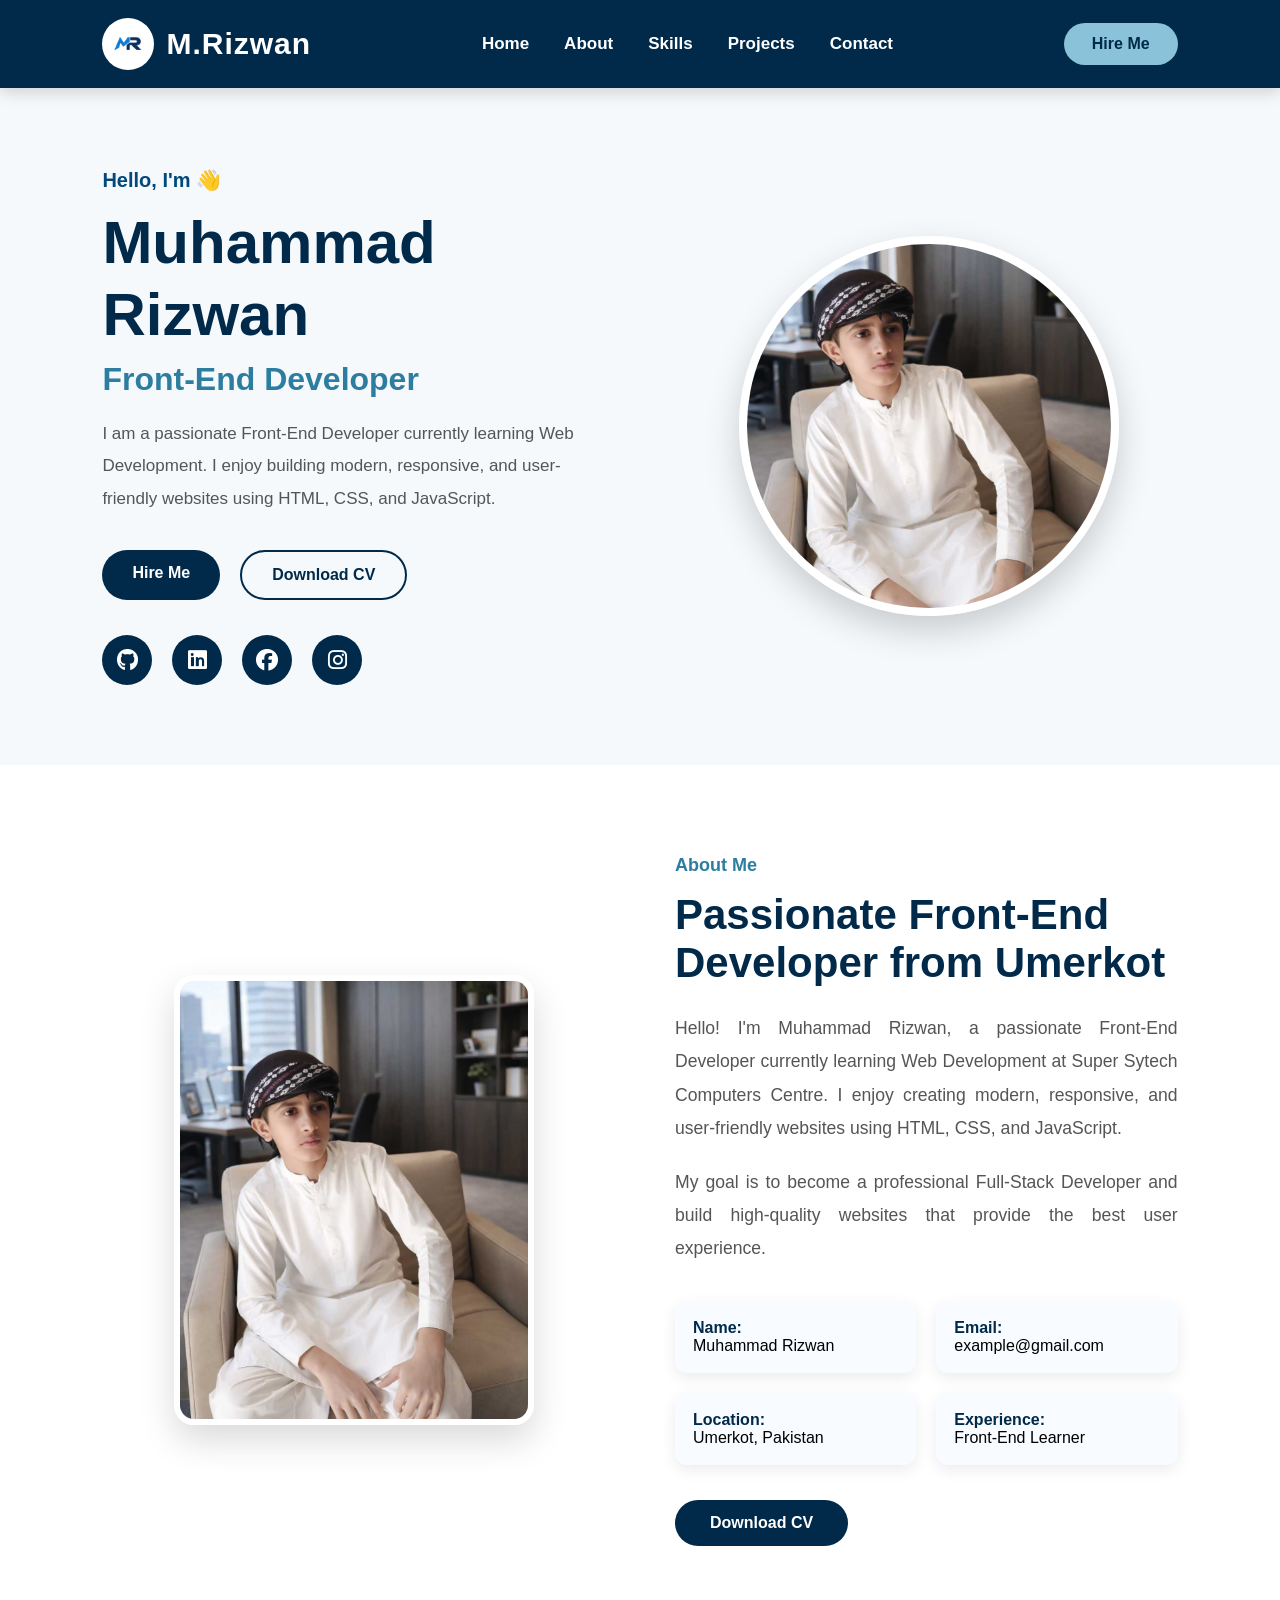
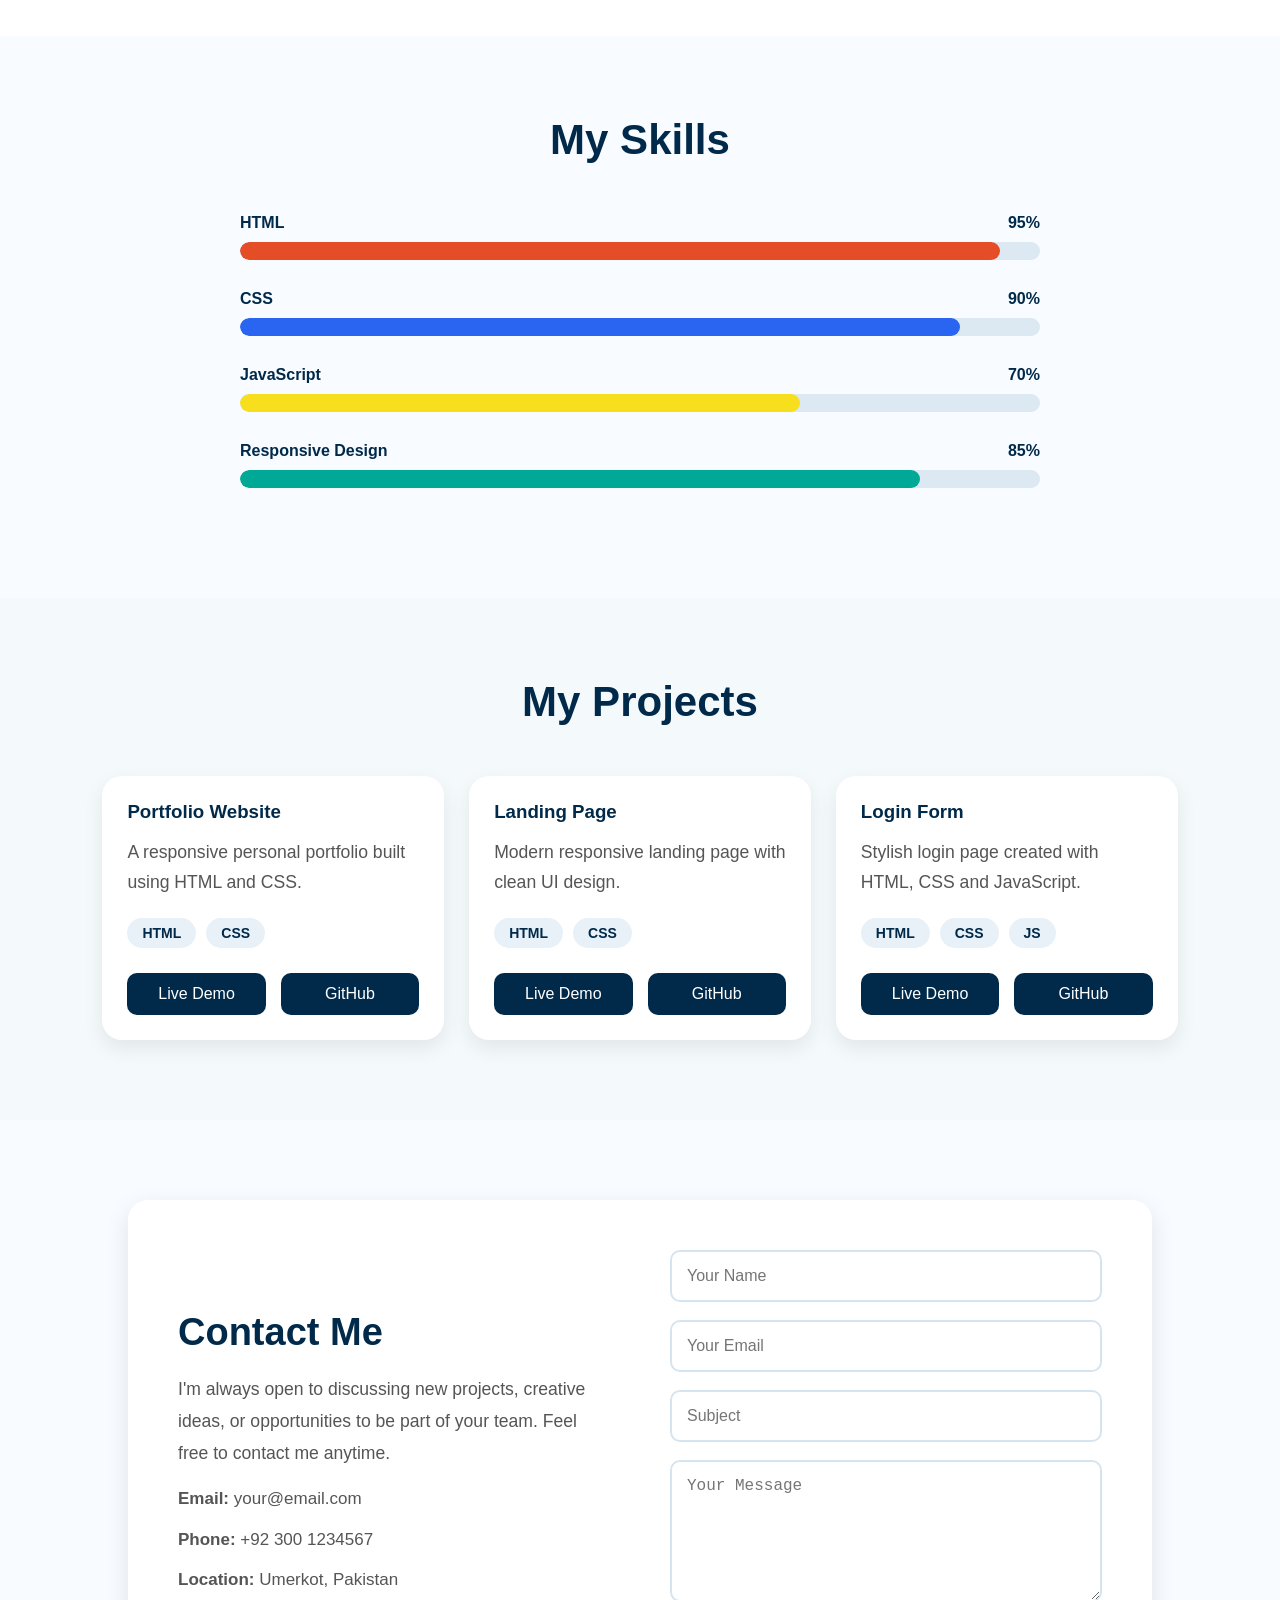
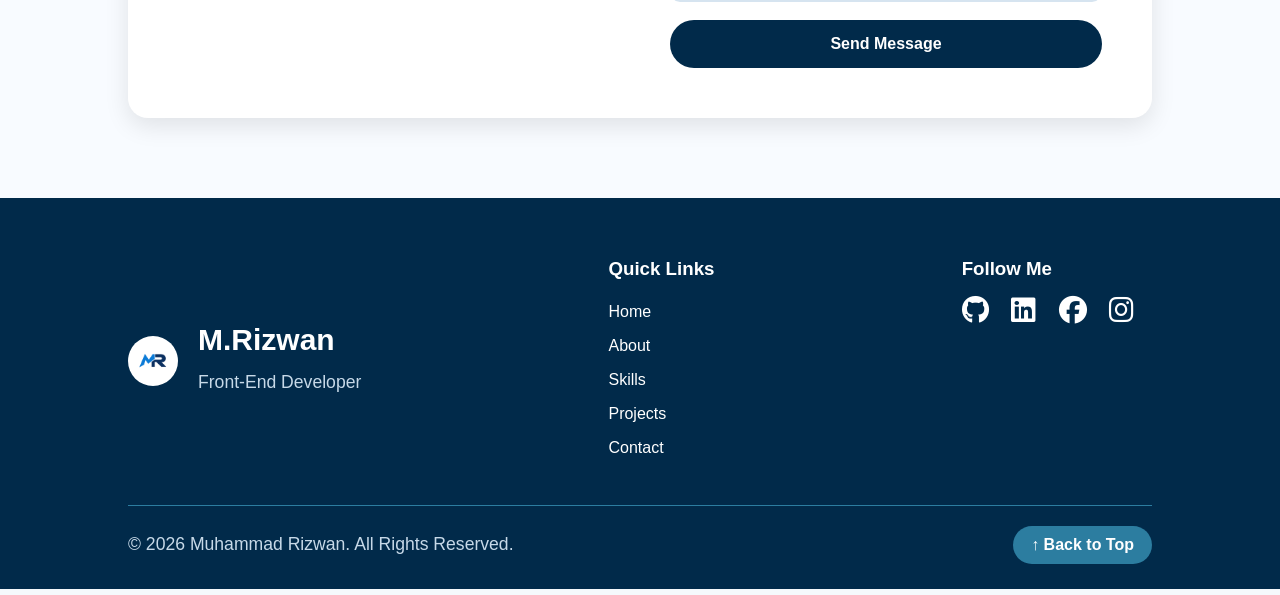
==== index.html @ 5d1d0eda "updaate" ====
<!DOCTYPE html>
<html lang="en">
<head>
    <meta charset="UTF-8">
    <meta name="viewport" content="width=device-width, initial-scale=1.0">
    <title>M.Rizwan | Portfolio</title>
     <link rel="icon" href="MRICON" type="image/x-icon">
    <link rel="stylesheet" href="https://cdnjs.cloudflare.com/ajax/libs/font-awesome/6.5.2/css/all.min.css">
   <style>
    /* ===== Reset ===== */

*{
    margin:0;
    padding:0;
    box-sizing:border-box;
}

html{
    scroll-behavior:smooth;
}

body{
    font-family:Arial, Helvetica, sans-serif;
    background:#f5f9fc;
}

/* ===== Header ===== */

header{

    position:sticky;
    top:0;
    z-index:1000;

    display:flex;
    justify-content:space-between;
    align-items:center;

    padding:18px 8%;

    background:#012A4A;

    box-shadow:0 5px 15px rgba(0,0,0,.15);

}

/* ===== Logo ===== */

.logo{

    display:flex;
    align-items:center;
    gap:12px;

}

/* Logo Image */

.logo img{

    width:52px;
    height:52px;

    border-radius:50%;

    object-fit:cover;

    background:white;

    padding:3px;

    transition:.35s;

}

.logo img:hover{

    transform:rotate(8deg) scale(1.08);

    box-shadow:
        0 0 12px #89C2D9,
        0 0 25px #89C2D9;

}

/* Logo Text */

.logo h1{

    color:white;

    font-size:30px;

    letter-spacing:1px;

    cursor:pointer;

    transition:.3s;

}

.logo h1:hover{

    color:#89C2D9;

}

/* ===== Navbar ===== */

.navbar ul{

    display:flex;

    list-style:none;

    gap:35px;

}

.navbar ul li a{

    color:white;

    text-decoration:none;

    font-size:17px;

    font-weight:600;

    position:relative;

    transition:.3s;

}

/* Underline Animation */

.navbar ul li a::after{

    content:"";

    position:absolute;

    left:0;

    bottom:-6px;

    width:0;

    height:2px;

    background:#89C2D9;

    transition:.3s;

}

.navbar ul li a:hover::after{

    width:100%;

}

.navbar ul li a:hover{

    color:#89C2D9;

}

.active{

    color:#89C2D9;

}

/* ===== Hire Me Button ===== */

.hire-btn{

    text-decoration:none;

    background:#89C2D9;

    color:#012A4A;

    font-weight:bold;

    padding:12px 28px;

    border-radius:30px;

    transition:.3s;

}

.hire-btn:hover{

    background:white;

    transform:translateY(-2px);

}

/* ===========================
        HOME SECTION
=========================== */

.home{

    padding:80px 8%;

}

.home-container{

    display:flex;

    justify-content:space-between;

    align-items:center;

    gap:80px;

}

.home-content{

    flex:1;

}

.hello{

    display:inline-block;

    font-size:20px;

    color:#01497C;

    margin-bottom:15px;

    font-weight:bold;

}

.home-content h1{

    font-size:60px;

    color:#012A4A;

    margin-bottom:10px;

    line-height:1.2;

}

.home-content h2{

    font-size:32px;

    color:#2C7DA0;

    margin-bottom:20px;

}

.home-content p{

    font-size:17px;

    color:#555;

    line-height:1.9;

    max-width:600px;

    margin-bottom:35px;

}

/* Buttons */

.home-buttons{

    display:flex;

    gap:20px;

    margin-bottom:35px;

}

.btn-primary{

    text-decoration:none;

    background:#012A4A;

    color:white;

    padding:14px 30px;

    border-radius:40px;

    font-weight:bold;

    transition:.3s;

}

.btn-primary:hover{

    background:#01497C;

    transform:translateY(-3px);

}

.btn-secondary{

    text-decoration:none;

    border:2px solid #012A4A;

    color:#012A4A;

    padding:14px 30px;

    border-radius:40px;

    font-weight:bold;

    transition:.3s;

}

.btn-secondary:hover{

    background:#012A4A;

    color:white;

}

/* Social Icons */

.social-icons{

    display:flex;

    gap:20px;

}

.social-icons a{

    width:50px;

    height:50px;

    border-radius:50%;

    background:#012A4A;

    color:white;

    display:flex;

    justify-content:center;

    align-items:center;

    text-decoration:none;

    font-size:22px;

    transition:.3s;

}

.social-icons a:hover{

    background:#89C2D9;

    color:#012A4A;

    transform:translateY(-5px);

}

/* Profile Image */

.home-image{

    flex:1;

    display:flex;

    justify-content:center;

}

.home-image img{

    width:380px;

    height:380px;

    object-fit:cover;

    border-radius:50%;

    border:8px solid white;

    box-shadow:0 15px 35px rgba(0,0,0,.18);

    transition:.4s;

}

.home-image img:hover{

    transform:scale(1.05);

    box-shadow:

    0 0 20px #89C2D9,

    0 0 40px #2C7DA0;

}

/* ===========================
        ABOUT SECTION
=========================== */

.about{

    padding:90px 8%;

    background:#ffffff;

}

.about-container{

    display:flex;

    align-items:center;

    justify-content:space-between;

    gap:70px;

    flex-wrap:wrap;

}

.about-image{

    flex:1;

    display:flex;

    justify-content:center;

}

.about-image img{

    width:360px;

    height:360px;

    object-fit:cover;

    border-radius:20px;

    border:6px solid white;

    box-shadow:0 15px 35px rgba(0,0,0,.15);

    transition:.4s;

}

.about-image img:hover{

    transform:scale(1.05);

    box-shadow:
    0 0 20px #89C2D9,
    0 0 40px #2C7DA0;

}

.about-content{

    flex:1;

}

.about-subtitle{

    color:#2C7DA0;

    font-weight:bold;

    font-size:18px;

}

.about-content h2{

    font-size:42px;

    color:#012A4A;

    margin:15px 0 25px;

}

.about-content p{

    color:#555;

    line-height:1.9;

    margin-bottom:20px;

    text-align:justify;

}

.about-info{

    display:grid;

    grid-template-columns:repeat(2,1fr);

    gap:20px;

    margin:35px 0;

}

.about-info div{

    background:#f8fbff;

    padding:18px;

    border-radius:12px;

    box-shadow:0 5px 15px rgba(0,0,0,.08);

    transition:.3s;

}

.about-info div:hover{

    transform:translateY(-5px);

}

.about-info strong{

    color:#012A4A;

}

.about-btn{

    display:inline-block;

    text-decoration:none;

    background:#012A4A;

    color:white;

    padding:14px 35px;

    border-radius:30px;

    font-weight:bold;

    transition:.3s;

}

.about-btn:hover{

    background:#01497C;

    transform:translateY(-3px);

}

/* =========================
        SKILLS
========================= */

.skills{

    padding:80px 8%;

    background:#f8fbff;

}

.section-title{

    text-align:center;

    font-size:42px;

    color:#012A4A;

    margin-bottom:50px;

}

.skills-container{

    max-width:800px;

    margin:auto;

}

.skill{

    margin-bottom:30px;

}

.skill-title{

    display:flex;

    justify-content:space-between;

    margin-bottom:10px;

    font-weight:bold;

    color:#012A4A;

}

.progress-bar{

    width:100%;

    height:18px;

    background:#dce8f2;

    border-radius:50px;

    overflow:hidden;

}

.progress{

    width:0;

    height:100%;

    border-radius:50px;

    transition:width 2s ease;

}

.html{

    background:#E44D26;

}

.css{

    background:#2965F1;

}

.js{

    background:#F7DF1E;

}

.responsive{

    background:#00A896;

}

/* ===========================
        PROJECTS
=========================== */

.projects{

    padding:80px 8%;

    background:#f4f9fc;

}

.projects-container{

    display:grid;

    grid-template-columns:repeat(auto-fit,minmax(320px,1fr));

    gap:35px;

    margin-top:50px;

}

.project-card{

    background:#ffffff;

    border-radius:20px;

    overflow:hidden;

    box-shadow:0 8px 20px rgba(0,0,0,.08);

    transition:.35s;

}

.project-card:hover{

    transform:translateY(-10px);

    box-shadow:0 15px 35px rgba(0,0,0,.18);

}

.project-card img{

    width:100%;

    height:220px;

    object-fit:cover;

}

.project-content{

    padding:25px;

}

.project-content h3{

    color:#012A4A;

    margin-bottom:15px;

}

.project-content p{

    color:#555;

    line-height:1.7;

    margin-bottom:20px;

}

.tech{

    display:flex;

    gap:10px;

    flex-wrap:wrap;

    margin-bottom:25px;

}

.tech span{

    background:#e8f1f8;

    color:#012A4A;

    padding:7px 15px;

    border-radius:20px;

    font-size:14px;

    font-weight:bold;

}

.project-buttons{

    display:flex;

    gap:15px;

}

.project-buttons a{

    flex:1;

    text-align:center;

    text-decoration:none;

    background:#012A4A;

    color:white;

    padding:12px;

    border-radius:10px;

    transition:.3s;

}

.project-buttons a:hover{

    background:#01497C;

}

/* CONTACT SECTION */

.contact{
    padding:80px 10%;
    background:#f8fbff;
}

.contact-container{
    display:flex;
    justify-content:space-between;
    align-items:center;
    gap:60px;
    background:#ffffff;
    padding:50px;
    border-radius:20px;
    box-shadow:0 8px 25px rgba(0,0,0,0.1);
    flex-wrap:wrap;
}

.contact-info{
    flex:1;
    min-width:300px;
}

.contact-info h2{
    font-size:38px;
    color:#012A4A;
    margin-bottom:20px;
}

.contact-info p{
    color:#555;
    line-height:1.8;
    margin-bottom:15px;
}

.contact-details p{
    margin:10px 0;
    font-size:17px;
}

.contact-form{
    flex:1;
    min-width:300px;
}

.contact-form form{
    display:flex;
    flex-direction:column;
    gap:18px;
}

.contact-form input,
.contact-form textarea{
    width:100%;
    padding:15px;
    border:2px solid #d6e4f0;
    border-radius:10px;
    outline:none;
    font-size:16px;
    transition:.3s;
}

.contact-form input:focus,
.contact-form textarea:focus{
    border-color:#01497C;
}

.contact-form button{
    background:#012A4A;
    color:#fff;
    border:none;
    padding:15px;
    border-radius:30px;
    cursor:pointer;
    font-size:16px;
    font-weight:bold;
    transition:.3s;
}

.contact-form button:hover{
    background:#01497C;
}

/* ===========================
        FOOTER
=========================== */

.footer{

    background:#012A4A;

    color:white;

    padding:60px 10% 25px;

}

.footer-container{

    display:flex;

    justify-content:space-between;

    flex-wrap:wrap;

    gap:50px;

}



.footer-logo{

    display:flex;

    align-items:center;
    

    gap:20px;
    /* flex-direction:row; */

}

.footer-logo img{

    width:50px;

    height:50px;

    border-radius:50%;

    object-fit:cover;

    background:white;

    padding:2px;

}

.footer-logo h2{

    font-size:30px;

    margin-bottom:10px;

}

.footer-logo p{

    color:#c7d9e8;

}

.footer-links{

    display:flex;

    flex-direction:column;

}

.footer-links h3{

    margin-bottom:15px;

}

.footer-links a{

    color:white;

    text-decoration:none;

    margin:8px 0;

    transition:.3s;

}

.footer-links a:hover{

    color:#5dade2;

    padding-left:8px;

}

.footer-social h3{

    margin-bottom:15px;

}

.footer-social a{

    color:white;

    font-size:28px;

    margin-right:18px;

    transition:.3s;

}

.footer-social a:hover{

    color:#5dade2;

    transform:scale(1.2);

}

.footer hr{

    margin:40px 0 20px;

    border:none;

    height:1px;

    background:#2C7DA0;

}

.footer-bottom{

    display:flex;

    justify-content:space-between;

    align-items:center;

    flex-wrap:wrap;

    gap:20px;

}

.footer-bottom p{

    color:#c7d9e8;

}

.top-btn{

    text-decoration:none;

    background:#2C7DA0;

    color:white;

    padding:10px 18px;

    border-radius:30px;

    transition:.3s;

    font-weight:bold;

}

.top-btn:hover{

    background:white;

    color:#012A4A;

}

/* =====================================================
   RESPONSIVE DESIGN - Desktop | Laptop | Tablet | Mobile
===================================================== */

/* Global */

html{
    scroll-behavior:smooth;
}

html,
body{
    overflow-x:hidden;
}

*{
    box-sizing:border-box;
}

img{
    max-width:100%;
    height:auto;
    display:block;
}

/* Responsive Typography */

h1{
    font-size:clamp(2rem,5vw,4rem);
}

h2{
    font-size:clamp(1.5rem,4vw,3rem);
}

p{
    font-size:clamp(1rem,2vw,1.1rem);
    line-height:1.8;
}

/* Container */

.container{
    width:min(1200px,90%);
    margin:auto;
}

/* Buttons */

button,
.btn,
.btn-primary,
.btn-secondary,
.about-btn,
.hire-btn{
    max-width:100%;
}

/* Images */

/* HOME IMAGE */

.home-image img{
    width:380px;
    height:380px;
    max-width:100%;
    object-fit:cover;
    border-radius:50%;
}

/* ABOUT IMAGE */

.about-image img{
    width:360px;
    height:450px;
    max-width:100%;
    object-fit:cover;
    border-radius:20px;
}

/* Projects */

.projects-container{
    display:grid;
    grid-template-columns:repeat(auto-fit,minmax(300px,1fr));
    gap:25px;
}

/* Hamburger */

.menu-toggle{
    display:none;
    font-size:30px;
    color:white;
    cursor:pointer;
}

/* ===========================
        Tablet
=========================== */

@media (max-width:992px){

header{
    padding:18px 5%;
}

.home-container,
.about-container,
.contact-container{
    flex-direction:column;
    text-align:center;
    gap:40px;
}

.home-buttons,
.social-icons{
    justify-content:center;
}

.about-info{
    grid-template-columns:1fr;
}

.home-content p{
    max-width:100%;
}

.section-title{
    font-size:36px;
}

}

/* ===========================
        Mobile
=========================== */

@media (max-width:768px){

header{
    flex-direction:row;
    justify-content:space-between;
    padding:15px 20px;
}

.menu-toggle{
    display:block;
}

.navbar{
    display:none;
    position:absolute;
    top:75px;
    left:0;
    width:100%;
    background:#012A4A;
    padding:20px 0;
}

.navbar.active{
    display:block;
}

.navbar ul{
    display:flex;
    flex-direction:column;
    gap:20px;
    align-items:center;
}

.hire-btn{
    display:none;
}

.home,
.about,
.skills,
.projects,
.contact,
.footer{
    padding:60px 20px;
}

.home-container{
    flex-direction:column-reverse;
}

.home-image img{
    max-width:280px;
}

.about-image img{
    max-width:280px;
}

.project-buttons{
    flex-direction:column;
}

.contact-container{
    flex-direction:column;
    padding:30px;
}

.footer-container,
.footer-bottom{
    flex-direction:column;
    text-align:center;
}

}

/* ===========================
      Small Mobile
=========================== */

@media (max-width:480px){

.logo h1{
    font-size:22px;
}

.logo img{
    width:42px;
    height:42px;
}

.home-content h1{
    font-size:34px;
}

.home-content h2{
    font-size:22px;
}

.section-title{
    font-size:30px;
}

.home-buttons{
    flex-direction:column;
}

.btn-primary,
.btn-secondary,
.about-btn{
    width:100%;
    text-align:center;
}

.home-image img,
.about-image img{
    max-width:230px;
}

.contact-info h2{
    font-size:30px;
}

.project-card{
    width:100%;
}

}

/* End Responsive */
   </style>
</head>
<body>

    <header>

    <div class="logo">

        <img src="MRICON" alt="Logo">

        <h1>M.Rizwan</h1>

    </div>

    <div class="menu-toggle">

    <i class="fas fa-bars"></i>

    </div>

    <nav class="navbar">

        <ul>

            <li><a href="#home" class="active">Home</a></li>

            <li><a href="#about">About</a></li>

            <li><a href="#skills">Skills</a></li>

            <li><a href="#projects">Projects</a></li>

            <li><a href="#contact">Contact</a></li>

        </ul>

    </nav>

    <a href="#contact" class="hire-btn">Hire Me</a>

</header>

<section class="home" id="home">

    <div class="home-container">

        <!-- Left Content -->

        <div class="home-content">

            <span class="hello">Hello, I'm 👋</span>

            <h1>Muhammad Rizwan</h1>

            <h2>Front-End Developer</h2>

            <p>
                I am a passionate Front-End Developer currently learning
                Web Development. I enjoy building modern, responsive,
                and user-friendly websites using HTML, CSS, and JavaScript.
            </p>

            <div class="home-buttons">

                <a href="#contact" class="btn-primary">Hire Me</a>

                <a href="resume.pdf" class="btn-secondary" download>
                    Download CV
                </a>

            </div>

            <div class="social-icons">

    <a href="#"><i class="fa-brands fa-github"></i></a>

    <a href="#"><i class="fa-brands fa-linkedin"></i></a>

    <a href="#"><i class="fa-brands fa-facebook"></i></a>

    <a href="#"><i class="fa-brands fa-instagram"></i></a>

</div>
        </div>

        <!-- Right Image -->

        <div class="home-image">

            <img src="my image.jpeg" alt="Muhammad Rizwan">

        </div>

    </div>

</section>

<section class="about" id="about">

    <div class="about-container">

        <div class="about-image">

            <img src="my image.jpeg" alt="Muhammad Rizwan">

        </div>

        <div class="about-content">

            <span class="about-subtitle">About Me</span>

            <h2>Passionate Front-End Developer from Umerkot
            </h2>

            <p>
                Hello! I'm Muhammad Rizwan, a passionate Front-End Developer
                currently learning Web Development at Super Sytech Computers Centre.
                I enjoy creating modern, responsive, and user-friendly websites
                using HTML, CSS, and JavaScript.
            </p>

            <p>
                My goal is to become a professional Full-Stack Developer and
                build high-quality websites that provide the best user experience.
            </p>

            <div class="about-info">

                <div>
                    <strong>Name:</strong><br>
                    Muhammad Rizwan
                </div>

                <div>
                    <strong>Email:</strong><br>
                    example@gmail.com
                </div>

                <div>
                    <strong>Location:</strong><br>
                    Umerkot, Pakistan
                </div>

                <div>
                    <strong>Experience:</strong><br>
                    Front-End Learner
                </div>

            </div>

            <a href="resume.pdf" class="about-btn" download>
                Download CV
            </a>

        </div>

    </div>

</section>

<section class="skills" id="skills">

    <h2 class="section-title">My Skills</h2>

    <div class="skills-container">

        <div class="skill">
            <div class="skill-title">
                <span>HTML</span>
                <span>95%</span>
            </div>

            <div class="progress-bar">
                <div class="progress html"></div>
            </div>
        </div>

        <div class="skill">
            <div class="skill-title">
                <span>CSS</span>
                <span>90%</span>
            </div>

            <div class="progress-bar">
                <div class="progress css"></div>
            </div>
        </div>

        <div class="skill">
            <div class="skill-title">
                <span>JavaScript</span>
                <span>70%</span>
            </div>

            <div class="progress-bar">
                <div class="progress js"></div>
            </div>
        </div>

        <div class="skill">
            <div class="skill-title">
                <span>Responsive Design</span>
                <span>85%</span>
            </div>

            <div class="progress-bar">
                <div class="progress responsive"></div>
            </div>
        </div>

    </div>

</section>
   
<section class="projects" id="projects">

    <h2 class="section-title">My Projects</h2>

    <div class="projects-container">

        <!-- Project 1 -->
        <div class="project-card">

            

            <div class="project-content">

                <h3>Portfolio Website</h3>

                <p>
                    A responsive personal portfolio built using HTML and CSS.
                </p>

                <div class="tech">
                    <span>HTML</span>
                    <span>CSS</span>
                </div>

                <div class="project-buttons">
                    <a href="#">Live Demo</a>
                    <a href="#">GitHub</a>
                </div>

            </div>

        </div>

        <!-- Project 2 -->
        <div class="project-card">

            

            <div class="project-content">

                <h3>Landing Page</h3>

                <p>
                    Modern responsive landing page with clean UI design.
                </p>

                <div class="tech">
                    <span>HTML</span>
                    <span>CSS</span>
                </div>

                <div class="project-buttons">
                    <a href="#">Live Demo</a>
                    <a href="#">GitHub</a>
                </div>

            </div>

        </div>

        <!-- Project 3 -->
        <div class="project-card">

            

            <div class="project-content">

                <h3>Login Form</h3>

                <p>
                    Stylish login page created with HTML, CSS and JavaScript.
                </p>

                <div class="tech">
                    <span>HTML</span>
                    <span>CSS</span>
                    <span>JS</span>
                </div>

                <div class="project-buttons">
                    <a href="#">Live Demo</a>
                    <a href="#">GitHub</a>
                </div>

            </div>

        </div>

    </div>

</section>

<section id="contact" class="contact">

    <div class="contact-container">

        <div class="contact-info">

            <h2>Contact Me</h2>

            <p>
                I'm always open to discussing new projects, creative ideas,
                or opportunities to be part of your team. Feel free to contact me anytime.
            </p>

            <div class="contact-details">
                <p><strong>Email:</strong> your@email.com</p>
                <p><strong>Phone:</strong> +92 300 1234567</p>
                <p><strong>Location:</strong> Umerkot, Pakistan</p>
            </div>

        </div>

        <div class="contact-form">

            <form>

                <input type="text" placeholder="Your Name" required>

                <input type="email" placeholder="Your Email" required>

                <input type="text" placeholder="Subject">

                <textarea rows="6" placeholder="Your Message" required></textarea>

                <button type="submit">Send Message</button>

            </form>

        </div>

    </div>

</section>

<footer class="footer">

    <div class="footer-container">
        
        <div class="footer-logo">
            <img src="MRICON" alt="Logo">
            <div>
                <h2>M.Rizwan</h2>
                <p>Front-End Developer</p>
            </div>
        </div>

        <div class="footer-links">

            <h3>Quick Links</h3>

            <a href="#home">Home</a>
            <a href="#about">About</a>
            <a href="#skills">Skills</a>
            <a href="#projects">Projects</a>
            <a href="#contact">Contact</a>

        </div>

        <div class="footer-social">

            <h3>Follow Me</h3>
    <a href="#"><i class="fa-brands fa-github"></i></a>

    <a href="#"><i class="fa-brands fa-linkedin"></i></a>

    <a href="#"><i class="fa-brands fa-facebook"></i></a>

    <a href="#"><i class="fa-brands fa-instagram"></i></a>

            
        </div>

    </div>

    <hr>

    <div class="footer-bottom">

        <p>
            © 2026 Muhammad Rizwan. All Rights Reserved.
        </p>

        <a href="#home" class="top-btn">
            ↑ Back to Top
        </a>

    </div>

</footer>

 <script>

const observer = new IntersectionObserver((entries)=>{

entries.forEach(entry=>{

if(entry.isIntersecting){

document.querySelector(".html").style.width="95%";

document.querySelector(".css").style.width="90%";

document.querySelector(".js").style.width="70%";

document.querySelector(".responsive").style.width="85%";

}

});

});

observer.observe(document.querySelector(".skills"));

const menuToggle = document.querySelector(".menu-toggle");
const navbar = document.querySelector(".navbar");

menuToggle.addEventListener("click", () => {
    navbar.classList.toggle("active");
});

// Menu item پر click ہونے کے بعد menu بند ہو جائے

document.querySelectorAll(".navbar a").forEach(link => {
    link.addEventListener("click", () => {
        navbar.classList.remove("active");
    });
});

</script>

</body>
</html>
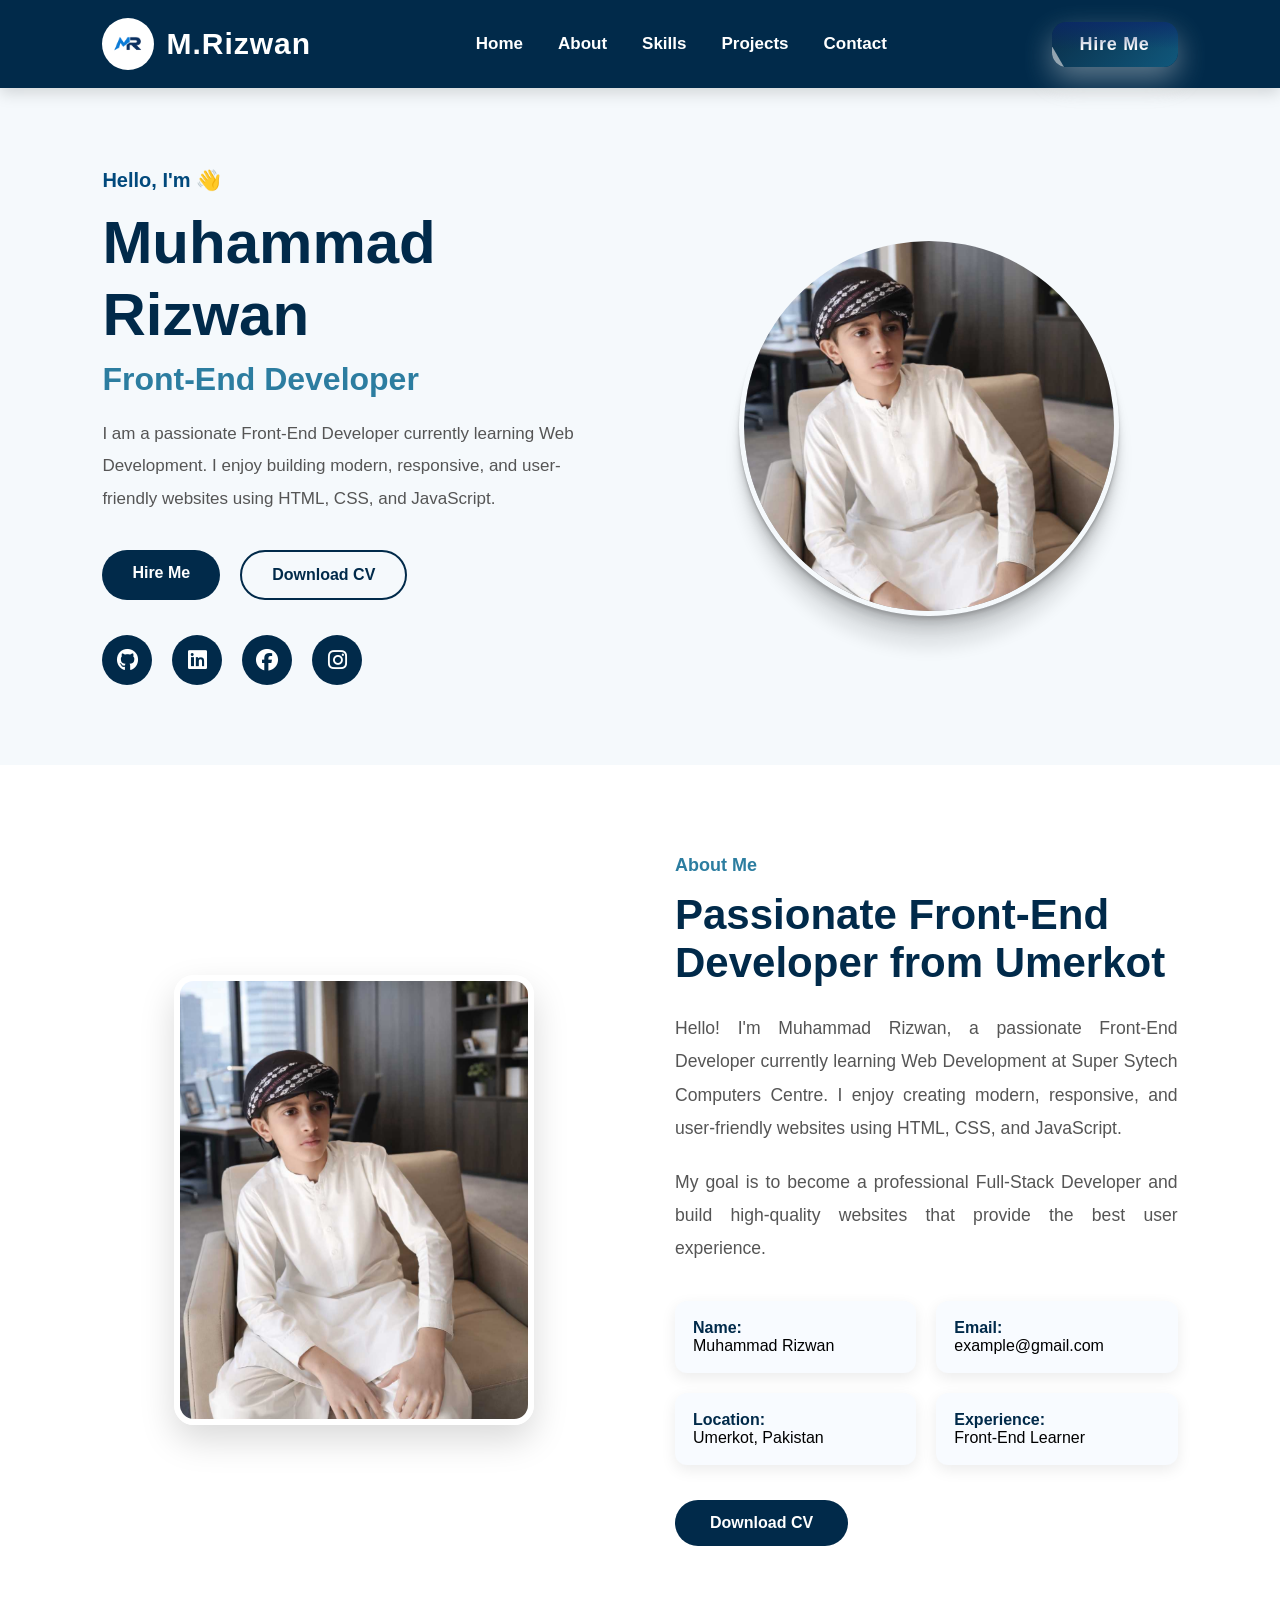
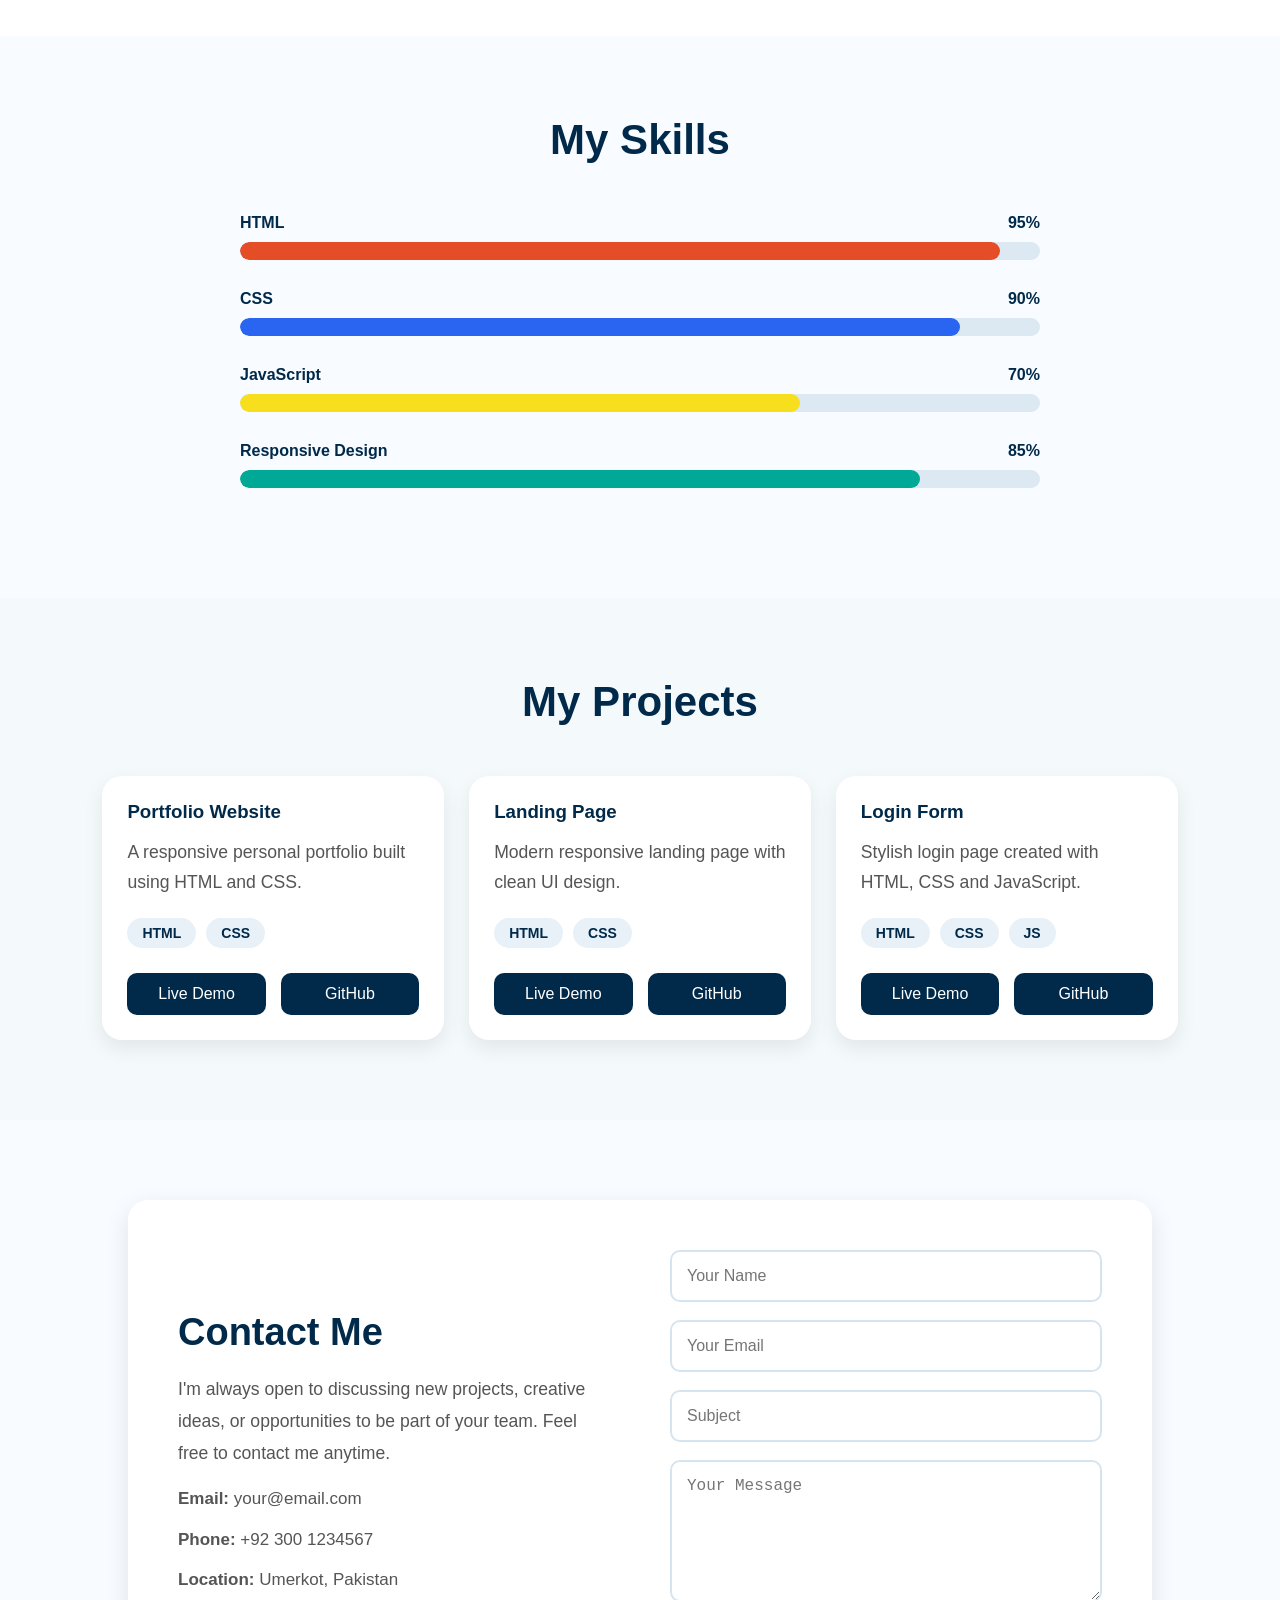
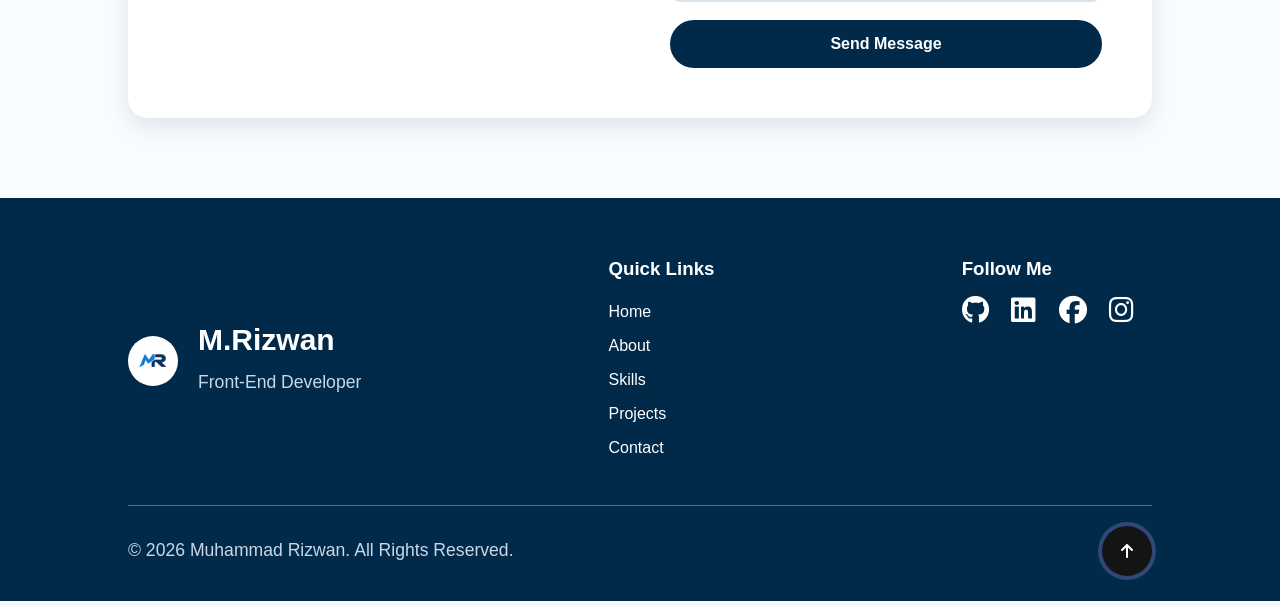
==== commit 46159ca5: "update" ====
--- a/index.html
+++ b/index.html
@@ -176,29 +176,59 @@
 /* ===== Hire Me Button ===== */
 
 .hire-btn{
-
-    text-decoration:none;
-
-    background:#89C2D9;
-
-    color:#012A4A;
-
-    font-weight:bold;
-
-    padding:12px 28px;
-
-    border-radius:30px;
-
-    transition:.3s;
-
-}
-
-.hire-btn:hover{
-
-    background:white;
-
-    transform:translateY(-2px);
-
+  position: relative;
+  font-family: inherit;
+  font-weight: 700;
+  font-size: 18px;
+  letter-spacing: 0.04em;
+  text-decoration: none;
+  border-radius: 0.8em;
+  cursor: pointer;
+  border: none;
+  background: linear-gradient(135deg, #0a2e49, #10587c);
+  color: #ffffff;
+  overflow: hidden;
+  padding: 12px 28px;
+  transition: transform 0.2s ease, box-shadow 0.3s ease;
+  display: inline-flex;
+  align-items: center;
+  justify-content: center;
+  box-shadow: 0 12px 30px rgba(235, 237, 238, 0.404);
+}
+
+.hire-btn:hover {
+  transform: translateY(-2px);
+  box-shadow: 0 16px 32px rgba(78, 106, 128, 0.25);
+}
+
+.hire-btn::before {
+  position: absolute;
+  top: 0;
+  left: -120%;
+  width: 120%;
+  height: 100%;
+  content: "";
+  background: rgba(221, 223, 226, 0.651);
+  transform: skew(30deg);
+  transition: transform 0.9s cubic-bezier(0.3, 1, 0.8, 1);
+  z-index: 0;
+}
+
+.hire-btn:hover::before {
+  transform: translate3d(220%, 0, 0) skew(30deg);
+}
+
+.hire-btn::after {
+  position: absolute;
+  inset: 0;
+  content: "";
+  background: linear-gradient(180deg, rgba(11, 38, 110, 0.856), transparent 60%);
+  opacity: 0.8;
+  z-index: 0;
+}
+
+.hire-btn {
+  color: #ffffff;
 }
 
 /* ===========================
@@ -1115,6 +1145,58 @@
 
 }
 
+.button {
+  width: 50px;
+  height: 50px;
+  border-radius: 50%;
+  background-color: rgb(20, 20, 20);
+  border: none;
+  font-weight: 600;
+  display: flex;
+  align-items: center;
+  justify-content: center;
+  box-shadow: 0px 0px 0px 4px rgba(180, 160, 255, 0.253);
+  cursor: pointer;
+  transition: width 0.3s ease, background-color 0.3s ease, border-radius 0.3s ease;
+  overflow: hidden;
+  position: relative;
+}
+
+.svgIcon {
+  width: 12px;
+  transition: transform 0.3s ease;
+}
+
+.svgIcon path {
+  fill: white;
+}
+
+.button:hover {
+  width: 140px;
+  border-radius: 50px;
+  background-color: rgb(181, 160, 255);
+}
+
+.button:hover .svgIcon {
+  transform: translateY(-200%);
+}
+
+.button::before {
+  position: absolute;
+  bottom: -20px;
+  content: "Back to Top";
+  color: white;
+  font-size: 0px;
+  white-space: nowrap;
+}
+
+.button:hover::before {
+  font-size: 13px;
+  opacity: 1;
+  bottom: 14px;
+  transition: font-size 0.3s ease, opacity 0.3s ease, bottom 0.3s ease;
+}
+
 /* =====================================================
    RESPONSIVE DESIGN - Desktop | Laptop | Tablet | Mobile
 ===================================================== */
@@ -1183,6 +1265,46 @@
     max-width:100%;
     object-fit:cover;
     border-radius:50%;
+    border:5px solid transparent;
+    animation: border 3s linear infinite;
+    box-shadow: rgba(0, 0, 0, 0.17) 0px -23px 25px 0px inset, rgba(0, 0, 0, 0.15) 0px -36px 30px 0px inset, rgba(0, 0, 0, 0.1) 0px -79px 40px 0px inset, rgba(0, 0, 0, 0.06) 0px 2px 1px, rgba(0, 0, 0, 0.09) 0px 4px 2px, rgba(0, 0, 0, 0.09) 0px 8px 4px, rgba(0, 0, 0, 0.09) 0px 16px 8px, rgba(0, 0, 0, 0.09) 0px 32px 16px;
+    /* box-shadow: rgba(0, 0, 0, 0.17) 0px -23px 25px 0px inset, rgba(0, 0, 0, 0.15) 0px -36px 30px 0px inset, rgba(0, 0, 0, 0.1) 0px -79px 40px 0px inset, rgba(0, 0, 0, 0.06) 0px 2px 1px, rgba(0, 0, 0, 0.09) 0px 4px 2px, rgba(0, 0, 0, 0.09) 0px 8px 4px, rgba(0, 0, 0, 0.09) 0px 16px 8px, rgba(0, 0, 0, 0.09) 0px 32px 16px; */
+}
+@keyframes border {
+    0%{
+        border-top: 5px solid #89C2D9;
+        border-right: 5px solid #F4D35E;
+        border-bottom: 5px solid #012A4A;
+        border-left: 5px solid #D81159;
+    }
+
+    25%{
+        border-top: 5px solid #F4D35E;
+        border-right: 5px solid #012A4A;
+        border-bottom: 5px solid #D81159;
+        border-left: 5px solid #89C2D9;
+    }
+
+    50%{
+        border-top: 5px solid #012A4A;
+        border-right: 5px solid #D81159;
+        border-bottom: 5px solid #89C2D9;
+        border-left: 5px solid #F4D35E;
+    }
+
+    75%{
+        border-top: 5px solid #D81159;
+        border-right: 5px solid #89C2D9;
+        border-bottom: 5px solid #F4D35E;
+        border-left: 5px solid #012A4A;
+    }
+
+    100%{
+        border-top: 5px solid #89C2D9;
+        border-right: 5px solid #F4D35E;
+        border-bottom: 5px solid #012A4A;
+        border-left: 5px solid #D81159;
+    }
 }
 
 /* ABOUT IMAGE */
@@ -1382,11 +1504,142 @@
 }
 
 /* End Responsive */
-   </style>
+/* End Responsive */
+
+.page-loader {
+    position: fixed;
+    inset: 0;
+    display: flex;
+    align-items: center;
+    justify-content: center;
+    background: #012A4A;
+    z-index: 9999;
+    transition: opacity 2s ease-in-out, visibility 5s ease-in-out;
+}
+
+.page-loader.hidden {
+    opacity: 2;
+    visibility:collapse
+}
+
+.loader {
+    width: 112px;
+    height: 112px;
+    position: relative;
+}
+
+.box1,
+.box2,
+.box3 {
+    border: 16px solid #f5f5f5;
+    box-sizing: border-box;
+    position: absolute;
+    display: block;
+}
+
+.box1 {
+    width: 112px;
+    height: 48px;
+    margin-top: 64px;
+    margin-left: 0px;
+    animation: abox1 1s ease-in-out infinite;
+}
+
+.box2 {
+    width: 48px;
+    height: 48px;
+    margin-top: 0px;
+    margin-left: 0px;
+    animation: abox2 1s ease-in-out infinite;
+}
+
+.box3 {
+    width: 48px;
+    height: 48px;
+    margin-top: 0px;
+    margin-left: 64px;
+    animation: abox3 1s ease-in-out infinite;
+}
+
+@keyframes abox1 {
+    0%, 12.5%, 25%, 37.5%, 50%, 62.5% {
+        width: 112px;
+        height: 48px;
+        margin-top: 64px;
+        margin-left: 0px;
+    }
+    75%, 87.5%, 100% {
+        width: 48px;
+        height: 48px;
+        margin-top: 0px;
+        margin-left: 0px;
+    }
+}
+
+@keyframes abox2 {
+    0%, 12.5%, 25%, 37.5% {
+        width: 48px;
+        height: 48px;
+        margin-top: 0px;
+        margin-left: 0px;
+    }
+    50% {
+        width: 112px;
+        height: 48px;
+        margin-top: 0px;
+        margin-left: 0px;
+    }
+    62.5%, 75%, 87.5%, 100% {
+        width: 48px;
+        height: 48px;
+        margin-top: 0px;
+        margin-left: 64px;
+    }
+}
+
+@keyframes abox3 {
+    0%, 12.5% {
+        width: 48px;
+        height: 48px;
+        margin-top: 0px;
+        margin-left: 64px;
+    }
+    25% {
+        width: 48px;
+        height: 112px;
+        margin-top: 0px;
+        margin-left: 64px;
+    }
+    37.5%, 50%, 62.5%, 75%, 87.5% {
+        width: 48px;
+        height: 48px;
+        margin-top: 64px;
+        margin-left: 64px;
+    }
+    100% {
+        width: 112px;
+        height: 48px;
+        margin-top: 64px;
+        margin-left: 0px;
+    }
+}
+
+
+         /* From Uiverse.io by xXJollyHAKERXx */
+
+</style>
 </head>
 <body>
 
-    <header>
+    <div class="page-loader">
+        <div class="loader">
+            <div class="box1"></div>
+            <div class="box2"></div>
+            <div class="box3"></div>
+        </div>
+    </div>
+
+        <header>
 
     <div class="logo">
 
@@ -1779,15 +2032,32 @@
             © 2026 Muhammad Rizwan. All Rights Reserved.
         </p>
 
-        <a href="#home" class="top-btn">
-            ↑ Back to Top
-        </a>
+        <button class="button" id="backToTopBtn" aria-label="Back to Top">
+            <svg class="svgIcon" viewBox="0 0 384 512" aria-hidden="true">
+                <path d="M214.6 41.4c-12.5-12.5-32.8-12.5-45.3 0l-160 160c-12.5 12.5-12.5 32.8 0 45.3s32.8 12.5 45.3 0L160 141.2V448c0 17.7 14.3 32 32 32s32-14.3 32-32V141.2L329.4 246.6c12.5 12.5 32.8 12.5 45.3 0s12.5-32.8 0-45.3l-160-160z"></path>
+            </svg>
+        </button> 
 
     </div>
 
 </footer>
 
  <script>
+
+// Hide loader on window load
+window.addEventListener('load', function(){
+    var ld = document.querySelector('.page-loader');
+    if(ld){
+        ld.classList.add('hidden');
+    }
+});
+
+var backToTopBtn = document.getElementById('backToTopBtn');
+if(backToTopBtn){
+    backToTopBtn.addEventListener('click', function(){
+        window.scrollTo({ top: 0, behavior: 'smooth' });
+    });
+}
 
 const observer = new IntersectionObserver((entries)=>{
 
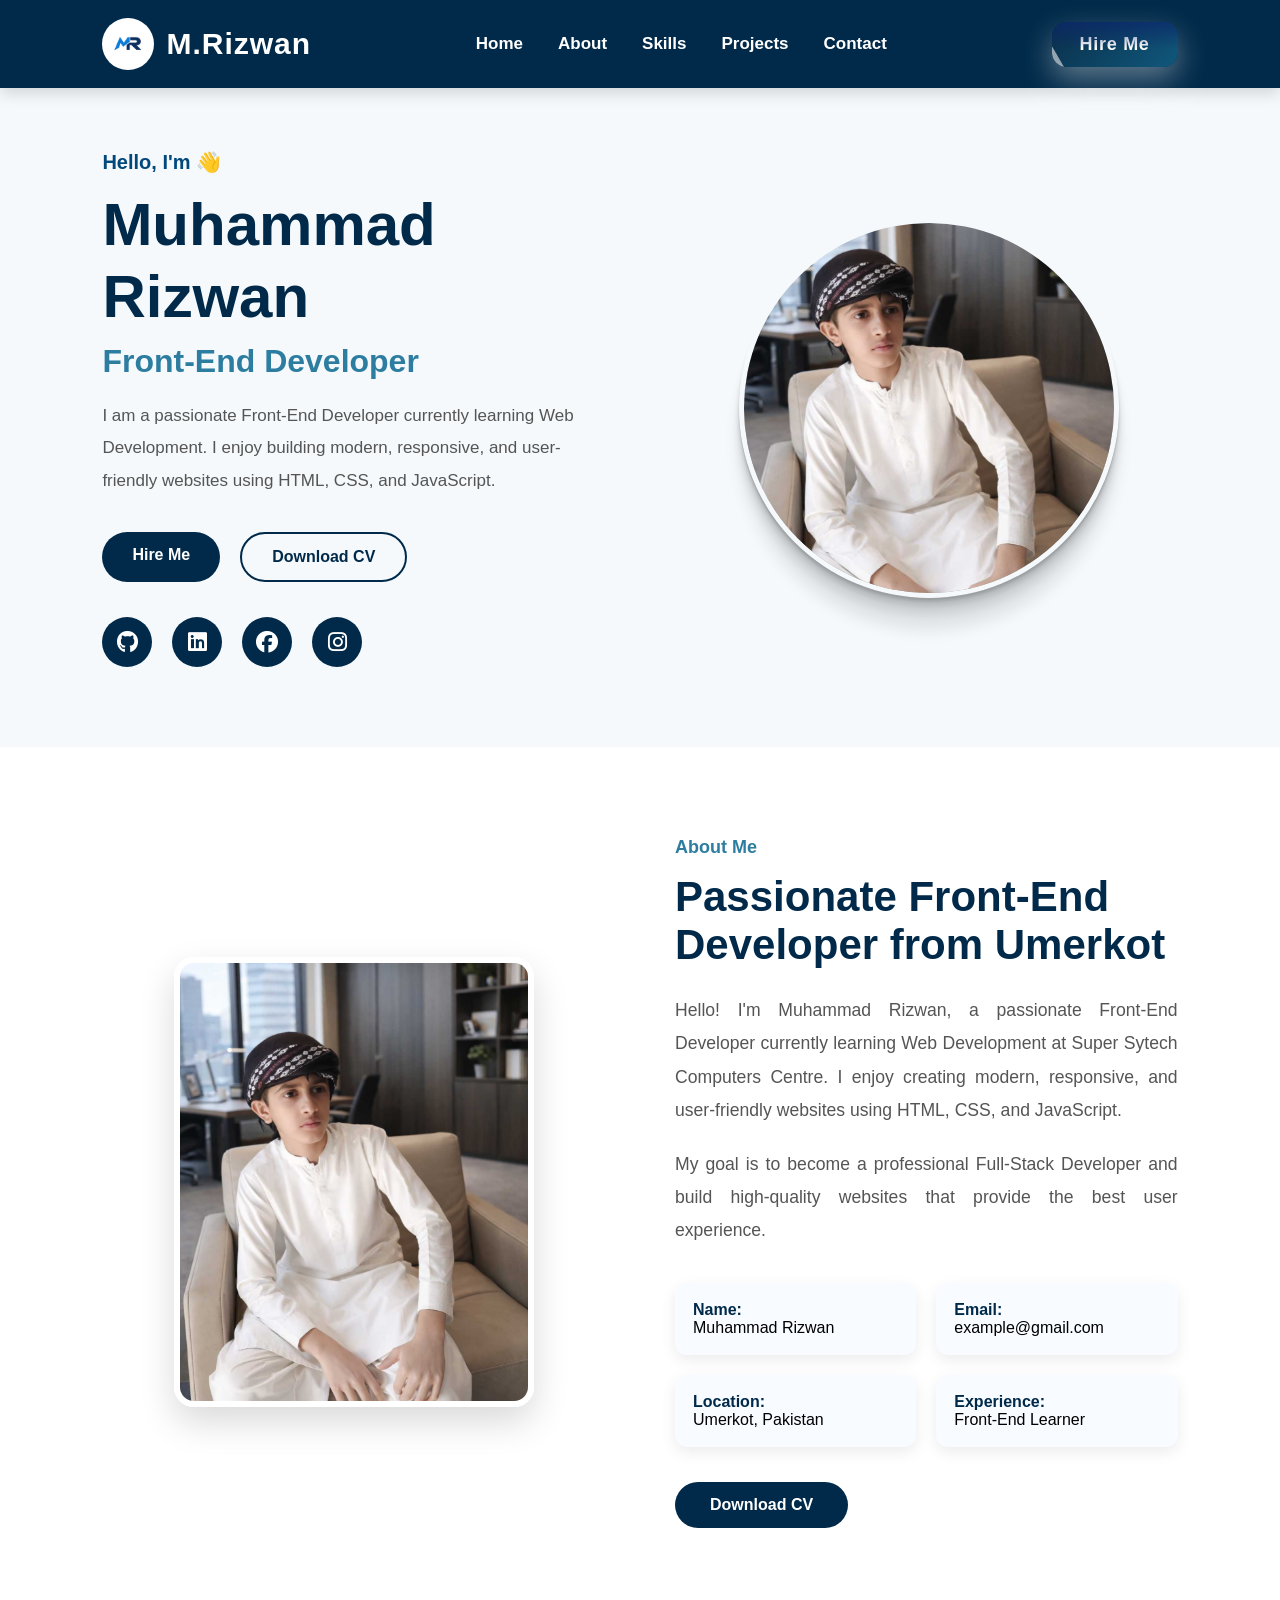
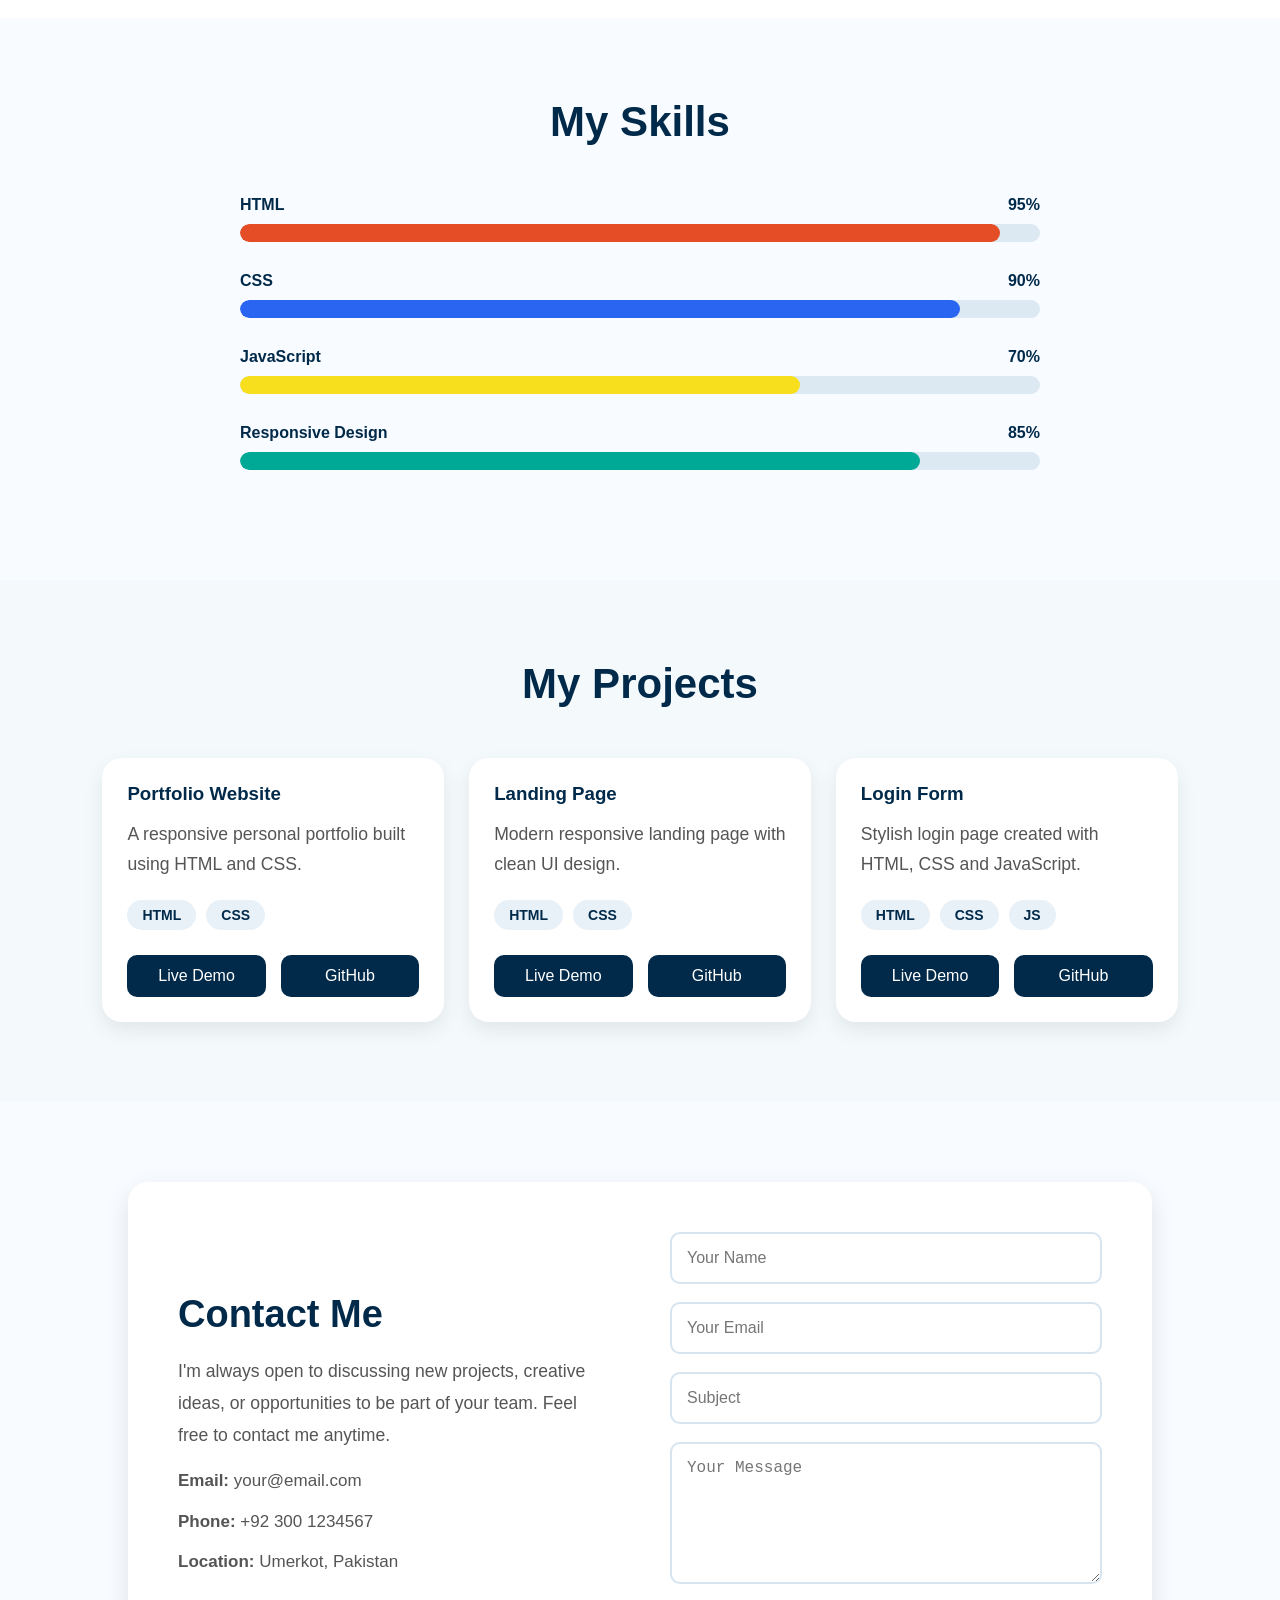
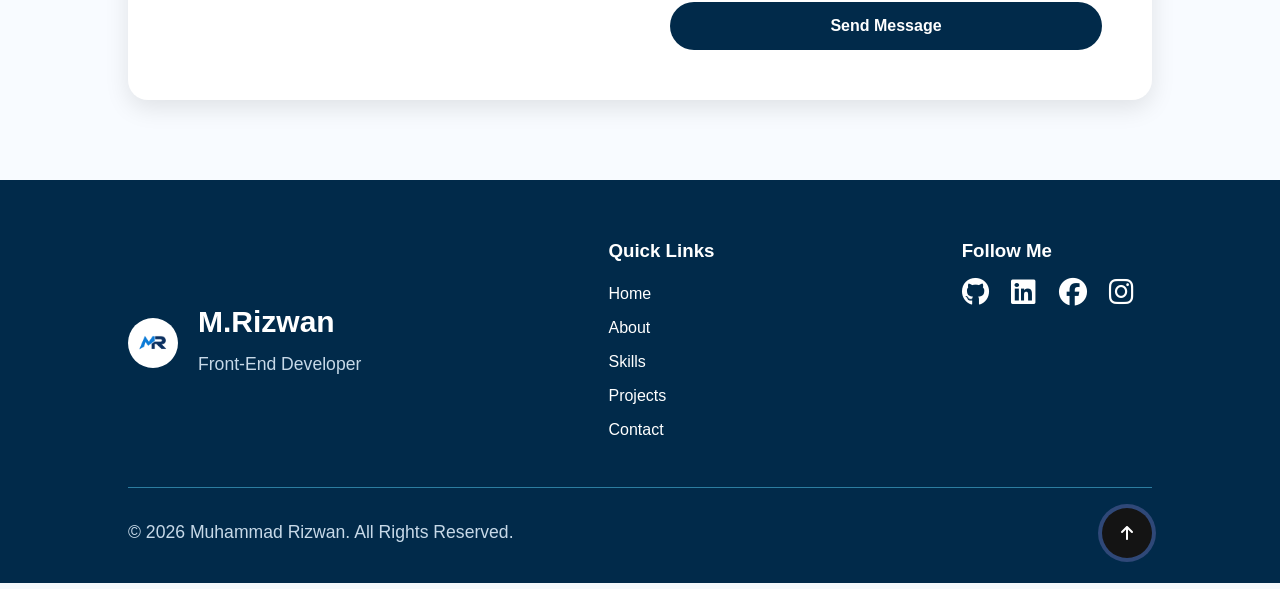
==== commit d5850d09: "update" ====
--- a/index.html
+++ b/index.html
@@ -1,1634 +1,1667 @@
 <!DOCTYPE html>
 <html lang="en">
+
 <head>
     <meta charset="UTF-8">
     <meta name="viewport" content="width=device-width, initial-scale=1.0">
     <title>M.Rizwan | Portfolio</title>
-     <link rel="icon" href="MRICON" type="image/x-icon">
+    <link rel="icon" href="MRICON" type="image/x-icon">
     <link rel="stylesheet" href="https://cdnjs.cloudflare.com/ajax/libs/font-awesome/6.5.2/css/all.min.css">
-   <style>
-    /* ===== Reset ===== */
-
-*{
-    margin:0;
-    padding:0;
-    box-sizing:border-box;
-}
-
-html{
-    scroll-behavior:smooth;
-}
-
-body{
-    font-family:Arial, Helvetica, sans-serif;
-    background:#f5f9fc;
-}
-
-/* ===== Header ===== */
-
-header{
-
-    position:sticky;
-    top:0;
-    z-index:1000;
-
-    display:flex;
-    justify-content:space-between;
-    align-items:center;
-
-    padding:18px 8%;
-
-    background:#012A4A;
-
-    box-shadow:0 5px 15px rgba(0,0,0,.15);
-
-}
-
-/* ===== Logo ===== */
-
-.logo{
-
-    display:flex;
-    align-items:center;
-    gap:12px;
-
-}
-
-/* Logo Image */
-
-.logo img{
-
-    width:52px;
-    height:52px;
-
-    border-radius:50%;
-
-    object-fit:cover;
-
-    background:white;
-
-    padding:3px;
-
-    transition:.35s;
-
-}
-
-.logo img:hover{
-
-    transform:rotate(8deg) scale(1.08);
-
-    box-shadow:
-        0 0 12px #89C2D9,
-        0 0 25px #89C2D9;
-
-}
-
-/* Logo Text */
-
-.logo h1{
-
-    color:white;
-
-    font-size:30px;
-
-    letter-spacing:1px;
-
-    cursor:pointer;
-
-    transition:.3s;
-
-}
-
-.logo h1:hover{
-
-    color:#89C2D9;
-
-}
-
-/* ===== Navbar ===== */
-
-.navbar ul{
-
-    display:flex;
-
-    list-style:none;
-
-    gap:35px;
-
-}
-
-.navbar ul li a{
-
-    color:white;
-
-    text-decoration:none;
-
-    font-size:17px;
-
-    font-weight:600;
-
-    position:relative;
-
-    transition:.3s;
-
-}
-
-/* Underline Animation */
-
-.navbar ul li a::after{
-
-    content:"";
-
-    position:absolute;
-
-    left:0;
-
-    bottom:-6px;
-
-    width:0;
-
-    height:2px;
-
-    background:#89C2D9;
-
-    transition:.3s;
-
-}
-
-.navbar ul li a:hover::after{
-
-    width:100%;
-
-}
-
-.navbar ul li a:hover{
-
-    color:#89C2D9;
-
-}
-
-.active{
-
-    color:#89C2D9;
-
-}
-
-/* ===== Hire Me Button ===== */
-
-.hire-btn{
-  position: relative;
-  font-family: inherit;
-  font-weight: 700;
-  font-size: 18px;
-  letter-spacing: 0.04em;
-  text-decoration: none;
-  border-radius: 0.8em;
-  cursor: pointer;
-  border: none;
-  background: linear-gradient(135deg, #0a2e49, #10587c);
-  color: #ffffff;
-  overflow: hidden;
-  padding: 12px 28px;
-  transition: transform 0.2s ease, box-shadow 0.3s ease;
-  display: inline-flex;
-  align-items: center;
-  justify-content: center;
-  box-shadow: 0 12px 30px rgba(235, 237, 238, 0.404);
-}
-
-.hire-btn:hover {
-  transform: translateY(-2px);
-  box-shadow: 0 16px 32px rgba(78, 106, 128, 0.25);
-}
-
-.hire-btn::before {
-  position: absolute;
-  top: 0;
-  left: -120%;
-  width: 120%;
-  height: 100%;
-  content: "";
-  background: rgba(221, 223, 226, 0.651);
-  transform: skew(30deg);
-  transition: transform 0.9s cubic-bezier(0.3, 1, 0.8, 1);
-  z-index: 0;
-}
-
-.hire-btn:hover::before {
-  transform: translate3d(220%, 0, 0) skew(30deg);
-}
-
-.hire-btn::after {
-  position: absolute;
-  inset: 0;
-  content: "";
-  background: linear-gradient(180deg, rgba(11, 38, 110, 0.856), transparent 60%);
-  opacity: 0.8;
-  z-index: 0;
-}
-
-.hire-btn {
-  color: #ffffff;
-}
-
-/* ===========================
+    <style>
+        /* ===== Reset ===== */
+
+        * {
+            margin: 0;
+            padding: 0;
+            box-sizing: border-box;
+        }
+
+        html {
+            scroll-behavior: smooth;
+        }
+
+        body {
+            font-family: Arial, Helvetica, sans-serif;
+            background: #f5f9fc;
+        }
+
+        /* ===== Header ===== */
+
+        header {
+
+            position: fixed;
+            width: 100%;
+            top: 0;
+            left: 0;
+            z-index: 1000;
+
+            display: flex;
+            justify-content: space-between;
+            align-items: center;
+
+            padding: 18px 8%;
+
+            background: #012A4A;
+
+            box-shadow: 0 5px 15px rgba(0, 0, 0, .15);
+
+        }
+
+        /* ===== Logo ===== */
+
+        .logo {
+
+            display: flex;
+            align-items: center;
+            gap: 12px;
+
+        }
+
+        /* Logo Image */
+
+        .logo img {
+
+            width: 52px;
+            height: 52px;
+
+            border-radius: 50%;
+
+            object-fit: cover;
+
+            background: white;
+
+            padding: 3px;
+
+            transition: .35s;
+
+        }
+
+        .logo img:hover {
+
+            transform: rotate(8deg) scale(1.08);
+
+            box-shadow:
+                0 0 12px #89C2D9,
+                0 0 25px #89C2D9;
+
+        }
+
+        /* Logo Text */
+
+        .logo h1 {
+
+            color: white;
+
+            font-size: 30px;
+
+            letter-spacing: 1px;
+
+            cursor: pointer;
+
+            transition: .3s;
+
+        }
+
+        .logo h1:hover {
+
+            color: #89C2D9;
+
+        }
+
+        /* ===== Navbar ===== */
+
+        .navbar ul {
+
+            display: flex;
+
+            list-style: none;
+
+            gap: 35px;
+
+        }
+
+        .navbar ul li a {
+
+            color: white;
+
+            text-decoration: none;
+
+            font-size: 17px;
+
+            font-weight: 600;
+
+            position: relative;
+
+            transition: .3s;
+
+        }
+
+        /* Underline Animation */
+
+        .navbar ul li a::after {
+
+            content: "";
+
+            position: absolute;
+
+            left: 0;
+
+            bottom: -6px;
+
+            width: 0;
+
+            height: 2px;
+
+            background: #89C2D9;
+
+            transition: .3s;
+
+        }
+
+        .navbar ul li a:hover::after {
+
+            width: 100%;
+
+        }
+
+        .navbar ul li a:hover {
+
+            color: #89C2D9;
+
+        }
+
+        .active {
+
+            color: #89C2D9;
+
+        }
+
+        /* ===== Hire Me Button ===== */
+
+        .hire-btn {
+            position: relative;
+            font-family: inherit;
+            font-weight: 700;
+            font-size: 18px;
+            letter-spacing: 0.04em;
+            text-decoration: none;
+            border-radius: 0.8em;
+            cursor: pointer;
+            border: none;
+            background: linear-gradient(135deg, #0a2e49, #10587c);
+            color: #ffffff;
+            overflow: hidden;
+            padding: 12px 28px;
+            transition: transform 0.2s ease, box-shadow 0.3s ease;
+            display: inline-flex;
+            align-items: center;
+            justify-content: center;
+            box-shadow: 0 12px 30px rgba(235, 237, 238, 0.404);
+        }
+
+        .hire-btn:hover {
+            transform: translateY(-2px);
+            box-shadow: 0 16px 32px rgba(78, 106, 128, 0.25);
+        }
+
+        .hire-btn::before {
+            position: absolute;
+            top: 0;
+            left: -120%;
+            width: 120%;
+            height: 100%;
+            content: "";
+            background: rgba(221, 223, 226, 0.651);
+            transform: skew(30deg);
+            transition: transform 0.9s cubic-bezier(0.3, 1, 0.8, 1);
+            z-index: 0;
+        }
+
+        .hire-btn:hover::before {
+            transform: translate3d(220%, 0, 0) skew(30deg);
+        }
+
+        .hire-btn::after {
+            position: absolute;
+            inset: 0;
+            content: "";
+            background: linear-gradient(180deg, rgba(11, 38, 110, 0.856), transparent 60%);
+            opacity: 0.8;
+            z-index: 0;
+        }
+
+        .hire-btn {
+            color: #ffffff;
+        }
+
+        /* ===========================
         HOME SECTION
 =========================== */
 
-.home{
-
-    padding:80px 8%;
-
-}
-
-.home-container{
-
-    display:flex;
-
-    justify-content:space-between;
-
-    align-items:center;
-
-    gap:80px;
-
-}
-
-.home-content{
-
-    flex:1;
-
-}
-
-.hello{
-
-    display:inline-block;
-
-    font-size:20px;
-
-    color:#01497C;
-
-    margin-bottom:15px;
-
-    font-weight:bold;
-
-}
-
-.home-content h1{
-
-    font-size:60px;
-
-    color:#012A4A;
-
-    margin-bottom:10px;
-
-    line-height:1.2;
-
-}
-
-.home-content h2{
-
-    font-size:32px;
-
-    color:#2C7DA0;
-
-    margin-bottom:20px;
-
-}
-
-.home-content p{
-
-    font-size:17px;
-
-    color:#555;
-
-    line-height:1.9;
-
-    max-width:600px;
-
-    margin-bottom:35px;
-
-}
-
-/* Buttons */
-
-.home-buttons{
-
-    display:flex;
-
-    gap:20px;
-
-    margin-bottom:35px;
-
-}
-
-.btn-primary{
-
-    text-decoration:none;
-
-    background:#012A4A;
-
-    color:white;
-
-    padding:14px 30px;
-
-    border-radius:40px;
-
-    font-weight:bold;
-
-    transition:.3s;
-
-}
-
-.btn-primary:hover{
-
-    background:#01497C;
-
-    transform:translateY(-3px);
-
-}
-
-.btn-secondary{
-
-    text-decoration:none;
-
-    border:2px solid #012A4A;
-
-    color:#012A4A;
-
-    padding:14px 30px;
-
-    border-radius:40px;
-
-    font-weight:bold;
-
-    transition:.3s;
-
-}
-
-.btn-secondary:hover{
-
-    background:#012A4A;
-
-    color:white;
-
-}
-
-/* Social Icons */
-
-.social-icons{
-
-    display:flex;
-
-    gap:20px;
-
-}
-
-.social-icons a{
-
-    width:50px;
-
-    height:50px;
-
-    border-radius:50%;
-
-    background:#012A4A;
-
-    color:white;
-
-    display:flex;
-
-    justify-content:center;
-
-    align-items:center;
-
-    text-decoration:none;
-
-    font-size:22px;
-
-    transition:.3s;
-
-}
-
-.social-icons a:hover{
-
-    background:#89C2D9;
-
-    color:#012A4A;
-
-    transform:translateY(-5px);
-
-}
-
-/* Profile Image */
-
-.home-image{
-
-    flex:1;
-
-    display:flex;
-
-    justify-content:center;
-
-}
-
-.home-image img{
-
-    width:380px;
-
-    height:380px;
-
-    object-fit:cover;
-
-    border-radius:50%;
-
-    border:8px solid white;
-
-    box-shadow:0 15px 35px rgba(0,0,0,.18);
-
-    transition:.4s;
-
-}
-
-.home-image img:hover{
-
-    transform:scale(1.05);
-
-    box-shadow:
-
-    0 0 20px #89C2D9,
-
-    0 0 40px #2C7DA0;
-
-}
-
-/* ===========================
+        .home {
+
+            padding: 80px 8%;
+            padding-top: 150px;
+
+        }
+
+        .home-container {
+
+            display: flex;
+
+            justify-content: space-between;
+
+            align-items: center;
+
+            gap: 80px;
+
+
+        }
+
+        .home-content {
+
+            flex: 1;
+
+        }
+
+        .hello {
+
+            display: inline-block;
+
+            font-size: 20px;
+
+            color: #01497C;
+
+            margin-bottom: 15px;
+
+            font-weight: bold;
+
+        }
+
+        .home-content h1 {
+
+            font-size: 60px;
+
+            color: #012A4A;
+
+            margin-bottom: 10px;
+
+            line-height: 1.2;
+
+        }
+
+        .home-content h2 {
+
+            font-size: 32px;
+
+            color: #2C7DA0;
+
+            margin-bottom: 20px;
+
+        }
+
+        .home-content p {
+
+            font-size: 17px;
+
+            color: #555;
+
+            line-height: 1.9;
+
+            max-width: 600px;
+
+            margin-bottom: 35px;
+
+        }
+
+        /* Buttons */
+
+        .home-buttons {
+
+            display: flex;
+
+            gap: 20px;
+
+            margin-bottom: 35px;
+
+        }
+
+        .btn-primary {
+
+            text-decoration: none;
+
+            background: #012A4A;
+
+            color: white;
+
+            padding: 14px 30px;
+
+            border-radius: 40px;
+
+            font-weight: bold;
+
+            transition: .3s;
+
+        }
+
+        .btn-primary:hover {
+
+            background: #01497C;
+
+            transform: translateY(-3px);
+
+        }
+
+        .btn-secondary {
+
+            text-decoration: none;
+
+            border: 2px solid #012A4A;
+
+            color: #012A4A;
+
+            padding: 14px 30px;
+
+            border-radius: 40px;
+
+            font-weight: bold;
+
+            transition: .3s;
+
+        }
+
+        .btn-secondary:hover {
+
+            background: #012A4A;
+
+            color: white;
+
+        }
+
+        /* Social Icons */
+
+        .social-icons {
+
+            display: flex;
+
+            gap: 20px;
+
+        }
+
+        .social-icons a {
+
+            width: 50px;
+
+            height: 50px;
+
+            border-radius: 50%;
+
+            background: #012A4A;
+
+            color: white;
+
+            display: flex;
+
+            justify-content: center;
+
+            align-items: center;
+
+            text-decoration: none;
+
+            font-size: 22px;
+
+            transition: .3s;
+
+        }
+
+        .social-icons a:hover {
+
+            background: #89C2D9;
+
+            color: #012A4A;
+
+            transform: translateY(-5px);
+
+        }
+
+        /* Profile Image */
+
+        .home-image {
+
+            flex: 1;
+
+            display: flex;
+
+            justify-content: center;
+
+        }
+
+        .home-image img {
+
+            width: 380px;
+
+            height: 380px;
+
+            object-fit: cover;
+
+            border-radius: 50%;
+
+            border: 8px solid white;
+
+            box-shadow: 0 15px 35px rgba(0, 0, 0, .18);
+
+            transition: .4s;
+
+        }
+
+        .home-image img:hover {
+
+            transform: scale(1.05);
+
+            box-shadow:
+
+                0 0 20px #89C2D9,
+
+                0 0 40px #2C7DA0;
+
+        }
+
+        /* ===========================
         ABOUT SECTION
 =========================== */
 
-.about{
-
-    padding:90px 8%;
-
-    background:#ffffff;
-
-}
-
-.about-container{
-
-    display:flex;
-
-    align-items:center;
-
-    justify-content:space-between;
-
-    gap:70px;
-
-    flex-wrap:wrap;
-
-}
-
-.about-image{
-
-    flex:1;
-
-    display:flex;
-
-    justify-content:center;
-
-}
-
-.about-image img{
-
-    width:360px;
-
-    height:360px;
-
-    object-fit:cover;
-
-    border-radius:20px;
-
-    border:6px solid white;
-
-    box-shadow:0 15px 35px rgba(0,0,0,.15);
-
-    transition:.4s;
-
-}
-
-.about-image img:hover{
-
-    transform:scale(1.05);
-
-    box-shadow:
-    0 0 20px #89C2D9,
-    0 0 40px #2C7DA0;
-
-}
-
-.about-content{
-
-    flex:1;
-
-}
-
-.about-subtitle{
-
-    color:#2C7DA0;
-
-    font-weight:bold;
-
-    font-size:18px;
-
-}
-
-.about-content h2{
-
-    font-size:42px;
-
-    color:#012A4A;
-
-    margin:15px 0 25px;
-
-}
-
-.about-content p{
-
-    color:#555;
-
-    line-height:1.9;
-
-    margin-bottom:20px;
-
-    text-align:justify;
-
-}
-
-.about-info{
-
-    display:grid;
-
-    grid-template-columns:repeat(2,1fr);
-
-    gap:20px;
-
-    margin:35px 0;
-
-}
-
-.about-info div{
-
-    background:#f8fbff;
-
-    padding:18px;
-
-    border-radius:12px;
-
-    box-shadow:0 5px 15px rgba(0,0,0,.08);
-
-    transition:.3s;
-
-}
-
-.about-info div:hover{
-
-    transform:translateY(-5px);
-
-}
-
-.about-info strong{
-
-    color:#012A4A;
-
-}
-
-.about-btn{
-
-    display:inline-block;
-
-    text-decoration:none;
-
-    background:#012A4A;
-
-    color:white;
-
-    padding:14px 35px;
-
-    border-radius:30px;
-
-    font-weight:bold;
-
-    transition:.3s;
-
-}
-
-.about-btn:hover{
-
-    background:#01497C;
-
-    transform:translateY(-3px);
-
-}
-
-/* =========================
+        .about {
+
+            padding: 90px 8%;
+
+            background: #ffffff;
+
+        }
+
+        .about-container {
+
+            display: flex;
+
+            align-items: center;
+
+            justify-content: space-between;
+
+            gap: 70px;
+
+            flex-wrap: wrap;
+
+        }
+
+        .about-image {
+
+            flex: 1;
+
+            display: flex;
+
+            justify-content: center;
+
+        }
+
+        .about-image img {
+
+            width: 360px;
+
+            height: 360px;
+
+            object-fit: cover;
+
+            border-radius: 20px;
+
+            border: 6px solid white;
+
+            box-shadow: 0 15px 35px rgba(0, 0, 0, .15);
+
+            transition: .4s;
+
+        }
+
+        .about-image img:hover {
+
+            transform: scale(1.05);
+
+            box-shadow:
+                0 0 20px #89C2D9,
+                0 0 40px #2C7DA0;
+
+        }
+
+        .about-content {
+
+            flex: 1;
+
+        }
+
+        .about-subtitle {
+
+            color: #2C7DA0;
+
+            font-weight: bold;
+
+            font-size: 18px;
+
+        }
+
+        .about-content h2 {
+
+            font-size: 42px;
+
+            color: #012A4A;
+
+            margin: 15px 0 25px;
+
+        }
+
+        .about-content p {
+
+            color: #555;
+
+            line-height: 1.9;
+
+            margin-bottom: 20px;
+
+            text-align: justify;
+
+        }
+
+        .about-info {
+
+            display: grid;
+
+            grid-template-columns: repeat(2, 1fr);
+
+            gap: 20px;
+
+            margin: 35px 0;
+
+        }
+
+        .about-info div {
+
+            background: #f8fbff;
+
+            padding: 18px;
+
+            border-radius: 12px;
+
+            box-shadow: 0 5px 15px rgba(0, 0, 0, .08);
+
+            transition: .3s;
+
+        }
+
+        .about-info div:hover {
+
+            transform: translateY(-5px);
+
+        }
+
+        .about-info strong {
+
+            color: #012A4A;
+
+        }
+
+        .about-btn {
+
+            display: inline-block;
+
+            text-decoration: none;
+
+            background: #012A4A;
+
+            color: white;
+
+            padding: 14px 35px;
+
+            border-radius: 30px;
+
+            font-weight: bold;
+
+            transition: .3s;
+
+        }
+
+        .about-btn:hover {
+
+            background: #01497C;
+
+            transform: translateY(-3px);
+
+        }
+
+        /* =========================
         SKILLS
 ========================= */
 
-.skills{
-
-    padding:80px 8%;
-
-    background:#f8fbff;
-
-}
-
-.section-title{
-
-    text-align:center;
-
-    font-size:42px;
-
-    color:#012A4A;
-
-    margin-bottom:50px;
-
-}
-
-.skills-container{
-
-    max-width:800px;
-
-    margin:auto;
-
-}
-
-.skill{
-
-    margin-bottom:30px;
-
-}
-
-.skill-title{
-
-    display:flex;
-
-    justify-content:space-between;
-
-    margin-bottom:10px;
-
-    font-weight:bold;
-
-    color:#012A4A;
-
-}
-
-.progress-bar{
-
-    width:100%;
-
-    height:18px;
-
-    background:#dce8f2;
-
-    border-radius:50px;
-
-    overflow:hidden;
-
-}
-
-.progress{
-
-    width:0;
-
-    height:100%;
-
-    border-radius:50px;
-
-    transition:width 2s ease;
-
-}
-
-.html{
-
-    background:#E44D26;
-
-}
-
-.css{
-
-    background:#2965F1;
-
-}
-
-.js{
-
-    background:#F7DF1E;
-
-}
-
-.responsive{
-
-    background:#00A896;
-
-}
-
-/* ===========================
+        .skills {
+
+            padding: 80px 8%;
+
+            background: #f8fbff;
+
+        }
+
+        .section-title {
+
+            text-align: center;
+
+            font-size: 42px;
+
+            color: #012A4A;
+
+            margin-bottom: 50px;
+
+        }
+
+        .skills-container {
+
+            max-width: 800px;
+
+            margin: auto;
+
+        }
+
+        .skill {
+
+            margin-bottom: 30px;
+
+        }
+
+        .skill-title {
+
+            display: flex;
+
+            justify-content: space-between;
+
+            margin-bottom: 10px;
+
+            font-weight: bold;
+
+            color: #012A4A;
+
+        }
+
+        .progress-bar {
+
+            width: 100%;
+
+            height: 18px;
+
+            background: #dce8f2;
+
+            border-radius: 50px;
+
+            overflow: hidden;
+
+        }
+
+        .progress {
+
+            width: 0;
+
+            height: 100%;
+
+            border-radius: 50px;
+
+            transition: width 2s ease;
+
+        }
+
+        .html {
+
+            background: #E44D26;
+
+        }
+
+        .css {
+
+            background: #2965F1;
+
+        }
+
+        .js {
+
+            background: #F7DF1E;
+
+        }
+
+        .responsive {
+
+            background: #00A896;
+
+        }
+
+        /* ===========================
         PROJECTS
 =========================== */
 
-.projects{
-
-    padding:80px 8%;
-
-    background:#f4f9fc;
-
-}
-
-.projects-container{
-
-    display:grid;
-
-    grid-template-columns:repeat(auto-fit,minmax(320px,1fr));
-
-    gap:35px;
-
-    margin-top:50px;
-
-}
-
-.project-card{
-
-    background:#ffffff;
-
-    border-radius:20px;
-
-    overflow:hidden;
-
-    box-shadow:0 8px 20px rgba(0,0,0,.08);
-
-    transition:.35s;
-
-}
-
-.project-card:hover{
-
-    transform:translateY(-10px);
-
-    box-shadow:0 15px 35px rgba(0,0,0,.18);
-
-}
-
-.project-card img{
-
-    width:100%;
-
-    height:220px;
-
-    object-fit:cover;
-
-}
-
-.project-content{
-
-    padding:25px;
-
-}
-
-.project-content h3{
-
-    color:#012A4A;
-
-    margin-bottom:15px;
-
-}
-
-.project-content p{
-
-    color:#555;
-
-    line-height:1.7;
-
-    margin-bottom:20px;
-
-}
-
-.tech{
-
-    display:flex;
-
-    gap:10px;
-
-    flex-wrap:wrap;
-
-    margin-bottom:25px;
-
-}
-
-.tech span{
-
-    background:#e8f1f8;
-
-    color:#012A4A;
-
-    padding:7px 15px;
-
-    border-radius:20px;
-
-    font-size:14px;
-
-    font-weight:bold;
-
-}
-
-.project-buttons{
-
-    display:flex;
-
-    gap:15px;
-
-}
-
-.project-buttons a{
-
-    flex:1;
-
-    text-align:center;
-
-    text-decoration:none;
-
-    background:#012A4A;
-
-    color:white;
-
-    padding:12px;
-
-    border-radius:10px;
-
-    transition:.3s;
-
-}
-
-.project-buttons a:hover{
-
-    background:#01497C;
-
-}
-
-/* CONTACT SECTION */
-
-.contact{
-    padding:80px 10%;
-    background:#f8fbff;
-}
-
-.contact-container{
-    display:flex;
-    justify-content:space-between;
-    align-items:center;
-    gap:60px;
-    background:#ffffff;
-    padding:50px;
-    border-radius:20px;
-    box-shadow:0 8px 25px rgba(0,0,0,0.1);
-    flex-wrap:wrap;
-}
-
-.contact-info{
-    flex:1;
-    min-width:300px;
-}
-
-.contact-info h2{
-    font-size:38px;
-    color:#012A4A;
-    margin-bottom:20px;
-}
-
-.contact-info p{
-    color:#555;
-    line-height:1.8;
-    margin-bottom:15px;
-}
-
-.contact-details p{
-    margin:10px 0;
-    font-size:17px;
-}
-
-.contact-form{
-    flex:1;
-    min-width:300px;
-}
-
-.contact-form form{
-    display:flex;
-    flex-direction:column;
-    gap:18px;
-}
-
-.contact-form input,
-.contact-form textarea{
-    width:100%;
-    padding:15px;
-    border:2px solid #d6e4f0;
-    border-radius:10px;
-    outline:none;
-    font-size:16px;
-    transition:.3s;
-}
-
-.contact-form input:focus,
-.contact-form textarea:focus{
-    border-color:#01497C;
-}
-
-.contact-form button{
-    background:#012A4A;
-    color:#fff;
-    border:none;
-    padding:15px;
-    border-radius:30px;
-    cursor:pointer;
-    font-size:16px;
-    font-weight:bold;
-    transition:.3s;
-}
-
-.contact-form button:hover{
-    background:#01497C;
-}
-
-/* ===========================
+        .projects {
+
+            padding: 80px 8%;
+
+            background: #f4f9fc;
+
+        }
+
+        .projects-container {
+
+            display: grid;
+
+            grid-template-columns: repeat(auto-fit, minmax(320px, 1fr));
+
+            gap: 35px;
+
+            margin-top: 50px;
+
+        }
+
+        .project-card {
+
+            background: #ffffff;
+
+            border-radius: 20px;
+
+            overflow: hidden;
+
+            box-shadow: 0 8px 20px rgba(0, 0, 0, .08);
+
+            transition: .35s;
+
+        }
+
+        .project-card:hover {
+
+            transform: translateY(-10px);
+
+            box-shadow: 0 15px 35px rgba(0, 0, 0, .18);
+
+        }
+
+        .project-card img {
+
+            width: 100%;
+
+            height: 220px;
+
+            object-fit: cover;
+
+        }
+
+        .project-content {
+
+            padding: 25px;
+
+        }
+
+        .project-content h3 {
+
+            color: #012A4A;
+
+            margin-bottom: 15px;
+
+        }
+
+        .project-content p {
+
+            color: #555;
+
+            line-height: 1.7;
+
+            margin-bottom: 20px;
+
+        }
+
+        .tech {
+
+            display: flex;
+
+            gap: 10px;
+
+            flex-wrap: wrap;
+
+            margin-bottom: 25px;
+
+        }
+
+        .tech span {
+
+            background: #e8f1f8;
+
+            color: #012A4A;
+
+            padding: 7px 15px;
+
+            border-radius: 20px;
+
+            font-size: 14px;
+
+            font-weight: bold;
+
+        }
+
+        .project-buttons {
+
+            display: flex;
+
+            gap: 15px;
+
+        }
+
+        .project-buttons a {
+
+            flex: 1;
+
+            text-align: center;
+
+            text-decoration: none;
+
+            background: #012A4A;
+
+            color: white;
+
+            padding: 12px;
+
+            border-radius: 10px;
+
+            transition: .3s;
+
+        }
+
+        .project-buttons a:hover {
+
+            background: #01497C;
+
+        }
+
+        /* CONTACT SECTION */
+
+        .contact {
+            padding: 80px 10%;
+            background: #f8fbff;
+        }
+
+        .contact-container {
+            display: flex;
+            justify-content: space-between;
+            align-items: center;
+            gap: 60px;
+            background: #ffffff;
+            padding: 50px;
+            border-radius: 20px;
+            box-shadow: 0 8px 25px rgba(0, 0, 0, 0.1);
+            flex-wrap: wrap;
+        }
+
+        .contact-info {
+            flex: 1;
+            min-width: 300px;
+        }
+
+        .contact-info h2 {
+            font-size: 38px;
+            color: #012A4A;
+            margin-bottom: 20px;
+        }
+
+        .contact-info p {
+            color: #555;
+            line-height: 1.8;
+            margin-bottom: 15px;
+        }
+
+        .contact-details p {
+            margin: 10px 0;
+            font-size: 17px;
+        }
+
+        .contact-form {
+            flex: 1;
+            min-width: 300px;
+        }
+
+        .contact-form form {
+            display: flex;
+            flex-direction: column;
+            gap: 18px;
+        }
+
+        .contact-form input,
+        .contact-form textarea {
+            width: 100%;
+            padding: 15px;
+            border: 2px solid #d6e4f0;
+            border-radius: 10px;
+            outline: none;
+            font-size: 16px;
+            transition: .3s;
+        }
+
+        .contact-form input:focus,
+        .contact-form textarea:focus {
+            border-color: #01497C;
+        }
+
+        .contact-form button {
+            background: #012A4A;
+            color: #fff;
+            border: none;
+            padding: 15px;
+            border-radius: 30px;
+            cursor: pointer;
+            font-size: 16px;
+            font-weight: bold;
+            transition: .3s;
+        }
+
+        .contact-form button:hover {
+            background: #01497C;
+        }
+
+        /* ===========================
         FOOTER
 =========================== */
 
-.footer{
-
-    background:#012A4A;
-
-    color:white;
-
-    padding:60px 10% 25px;
-
-}
-
-.footer-container{
-
-    display:flex;
-
-    justify-content:space-between;
-
-    flex-wrap:wrap;
-
-    gap:50px;
-
-}
-
-
-
-.footer-logo{
-
-    display:flex;
-
-    align-items:center;
-    
-
-    gap:20px;
-    /* flex-direction:row; */
-
-}
-
-.footer-logo img{
-
-    width:50px;
-
-    height:50px;
-
-    border-radius:50%;
-
-    object-fit:cover;
-
-    background:white;
-
-    padding:2px;
-
-}
-
-.footer-logo h2{
-
-    font-size:30px;
-
-    margin-bottom:10px;
-
-}
-
-.footer-logo p{
-
-    color:#c7d9e8;
-
-}
-
-.footer-links{
-
-    display:flex;
-
-    flex-direction:column;
-
-}
-
-.footer-links h3{
-
-    margin-bottom:15px;
-
-}
-
-.footer-links a{
-
-    color:white;
-
-    text-decoration:none;
-
-    margin:8px 0;
-
-    transition:.3s;
-
-}
-
-.footer-links a:hover{
-
-    color:#5dade2;
-
-    padding-left:8px;
-
-}
-
-.footer-social h3{
-
-    margin-bottom:15px;
-
-}
-
-.footer-social a{
-
-    color:white;
-
-    font-size:28px;
-
-    margin-right:18px;
-
-    transition:.3s;
-
-}
-
-.footer-social a:hover{
-
-    color:#5dade2;
-
-    transform:scale(1.2);
-
-}
-
-.footer hr{
-
-    margin:40px 0 20px;
-
-    border:none;
-
-    height:1px;
-
-    background:#2C7DA0;
-
-}
-
-.footer-bottom{
-
-    display:flex;
-
-    justify-content:space-between;
-
-    align-items:center;
-
-    flex-wrap:wrap;
-
-    gap:20px;
-
-}
-
-.footer-bottom p{
-
-    color:#c7d9e8;
-
-}
-
-.top-btn{
-
-    text-decoration:none;
-
-    background:#2C7DA0;
-
-    color:white;
-
-    padding:10px 18px;
-
-    border-radius:30px;
-
-    transition:.3s;
-
-    font-weight:bold;
-
-}
-
-.top-btn:hover{
-
-    background:white;
-
-    color:#012A4A;
-
-}
-
-.button {
-  width: 50px;
-  height: 50px;
-  border-radius: 50%;
-  background-color: rgb(20, 20, 20);
-  border: none;
-  font-weight: 600;
-  display: flex;
-  align-items: center;
-  justify-content: center;
-  box-shadow: 0px 0px 0px 4px rgba(180, 160, 255, 0.253);
-  cursor: pointer;
-  transition: width 0.3s ease, background-color 0.3s ease, border-radius 0.3s ease;
-  overflow: hidden;
-  position: relative;
-}
-
-.svgIcon {
-  width: 12px;
-  transition: transform 0.3s ease;
-}
-
-.svgIcon path {
-  fill: white;
-}
-
-.button:hover {
-  width: 140px;
-  border-radius: 50px;
-  background-color: rgb(181, 160, 255);
-}
-
-.button:hover .svgIcon {
-  transform: translateY(-200%);
-}
-
-.button::before {
-  position: absolute;
-  bottom: -20px;
-  content: "Back to Top";
-  color: white;
-  font-size: 0px;
-  white-space: nowrap;
-}
-
-.button:hover::before {
-  font-size: 13px;
-  opacity: 1;
-  bottom: 14px;
-  transition: font-size 0.3s ease, opacity 0.3s ease, bottom 0.3s ease;
-}
-
-/* =====================================================
+        .footer {
+
+            background: #012A4A;
+
+            color: white;
+
+            padding: 60px 10% 25px;
+
+        }
+
+        .footer-container {
+
+            display: flex;
+
+            justify-content: space-between;
+
+            flex-wrap: wrap;
+
+            gap: 50px;
+
+        }
+
+
+
+        .footer-logo {
+
+            display: flex;
+
+            align-items: center;
+
+
+            gap: 20px;
+            /* flex-direction:row; */
+
+        }
+
+        .footer-logo img {
+
+            width: 50px;
+
+            height: 50px;
+
+            border-radius: 50%;
+
+            object-fit: cover;
+
+            background: white;
+
+            padding: 2px;
+
+        }
+
+        .footer-logo h2 {
+
+            font-size: 30px;
+
+            margin-bottom: 10px;
+
+        }
+
+        .footer-logo p {
+
+            color: #c7d9e8;
+
+        }
+
+        .footer-links {
+
+            display: flex;
+
+            flex-direction: column;
+
+        }
+
+        .footer-links h3 {
+
+            margin-bottom: 15px;
+
+        }
+
+        .footer-links a {
+
+            color: white;
+
+            text-decoration: none;
+
+            margin: 8px 0;
+
+            transition: .3s;
+
+        }
+
+        .footer-links a:hover {
+
+            color: #5dade2;
+
+            padding-left: 8px;
+
+        }
+
+        .footer-social h3 {
+
+            margin-bottom: 15px;
+
+        }
+
+        .footer-social a {
+
+            color: white;
+
+            font-size: 28px;
+
+            margin-right: 18px;
+
+            transition: .3s;
+
+        }
+
+        .footer-social a:hover {
+
+            color: #5dade2;
+
+            transform: scale(1.2);
+
+        }
+
+        .footer hr {
+
+            margin: 40px 0 20px;
+
+            border: none;
+
+            height: 1px;
+
+            background: #2C7DA0;
+
+        }
+
+        .footer-bottom {
+
+            display: flex;
+
+            justify-content: space-between;
+
+            align-items: center;
+
+            flex-wrap: wrap;
+
+            gap: 20px;
+
+        }
+
+        .footer-bottom p {
+
+            color: #c7d9e8;
+
+        }
+
+        .top-btn {
+
+            text-decoration: none;
+
+            background: #2C7DA0;
+
+            color: white;
+
+            padding: 10px 18px;
+
+            border-radius: 30px;
+
+            transition: .3s;
+
+            font-weight: bold;
+
+        }
+
+        .top-btn:hover {
+
+            background: white;
+
+            color: #012A4A;
+
+        }
+
+        .button {
+            width: 50px;
+            height: 50px;
+            border-radius: 50%;
+            background-color: rgb(20, 20, 20);
+            border: none;
+            font-weight: 600;
+            display: flex;
+            align-items: center;
+            justify-content: center;
+            box-shadow: 0px 0px 0px 4px rgba(180, 160, 255, 0.253);
+            cursor: pointer;
+            transition: width 0.3s ease, background-color 0.3s ease, border-radius 0.3s ease;
+            overflow: hidden;
+            position: relative;
+        }
+
+        .svgIcon {
+            width: 12px;
+            transition: transform 0.3s ease;
+        }
+
+        .svgIcon path {
+            fill: white;
+        }
+
+        .button:hover {
+            width: 140px;
+            border-radius: 50px;
+            background-color: rgb(181, 160, 255);
+        }
+
+        .button:hover .svgIcon {
+            transform: translateY(-200%);
+        }
+
+        .button::before {
+            position: absolute;
+            bottom: -20px;
+            content: "Back to Top";
+            color: white;
+            font-size: 0px;
+            white-space: nowrap;
+        }
+
+        .button:hover::before {
+            font-size: 13px;
+            opacity: 1;
+            bottom: 14px;
+            transition: font-size 0.3s ease, opacity 0.3s ease, bottom 0.3s ease;
+        }
+
+        /* =====================================================
    RESPONSIVE DESIGN - Desktop | Laptop | Tablet | Mobile
 ===================================================== */
 
-/* Global */
-
-html{
-    scroll-behavior:smooth;
-}
-
-html,
-body{
-    overflow-x:hidden;
-}
-
-*{
-    box-sizing:border-box;
-}
-
-img{
-    max-width:100%;
-    height:auto;
-    display:block;
-}
-
-/* Responsive Typography */
-
-h1{
-    font-size:clamp(2rem,5vw,4rem);
-}
-
-h2{
-    font-size:clamp(1.5rem,4vw,3rem);
-}
-
-p{
-    font-size:clamp(1rem,2vw,1.1rem);
-    line-height:1.8;
-}
-
-/* Container */
-
-.container{
-    width:min(1200px,90%);
-    margin:auto;
-}
-
-/* Buttons */
-
-button,
-.btn,
-.btn-primary,
-.btn-secondary,
-.about-btn,
-.hire-btn{
-    max-width:100%;
-}
-
-/* Images */
-
-/* HOME IMAGE */
-
-.home-image img{
-    width:380px;
-    height:380px;
-    max-width:100%;
-    object-fit:cover;
-    border-radius:50%;
-    border:5px solid transparent;
-    animation: border 3s linear infinite;
-    box-shadow: rgba(0, 0, 0, 0.17) 0px -23px 25px 0px inset, rgba(0, 0, 0, 0.15) 0px -36px 30px 0px inset, rgba(0, 0, 0, 0.1) 0px -79px 40px 0px inset, rgba(0, 0, 0, 0.06) 0px 2px 1px, rgba(0, 0, 0, 0.09) 0px 4px 2px, rgba(0, 0, 0, 0.09) 0px 8px 4px, rgba(0, 0, 0, 0.09) 0px 16px 8px, rgba(0, 0, 0, 0.09) 0px 32px 16px;
-    /* box-shadow: rgba(0, 0, 0, 0.17) 0px -23px 25px 0px inset, rgba(0, 0, 0, 0.15) 0px -36px 30px 0px inset, rgba(0, 0, 0, 0.1) 0px -79px 40px 0px inset, rgba(0, 0, 0, 0.06) 0px 2px 1px, rgba(0, 0, 0, 0.09) 0px 4px 2px, rgba(0, 0, 0, 0.09) 0px 8px 4px, rgba(0, 0, 0, 0.09) 0px 16px 8px, rgba(0, 0, 0, 0.09) 0px 32px 16px; */
-}
-@keyframes border {
-    0%{
-        border-top: 5px solid #89C2D9;
-        border-right: 5px solid #F4D35E;
-        border-bottom: 5px solid #012A4A;
-        border-left: 5px solid #D81159;
-    }
-
-    25%{
-        border-top: 5px solid #F4D35E;
-        border-right: 5px solid #012A4A;
-        border-bottom: 5px solid #D81159;
-        border-left: 5px solid #89C2D9;
-    }
-
-    50%{
-        border-top: 5px solid #012A4A;
-        border-right: 5px solid #D81159;
-        border-bottom: 5px solid #89C2D9;
-        border-left: 5px solid #F4D35E;
-    }
-
-    75%{
-        border-top: 5px solid #D81159;
-        border-right: 5px solid #89C2D9;
-        border-bottom: 5px solid #F4D35E;
-        border-left: 5px solid #012A4A;
-    }
-
-    100%{
-        border-top: 5px solid #89C2D9;
-        border-right: 5px solid #F4D35E;
-        border-bottom: 5px solid #012A4A;
-        border-left: 5px solid #D81159;
-    }
-}
-
-/* ABOUT IMAGE */
-
-.about-image img{
-    width:360px;
-    height:450px;
-    max-width:100%;
-    object-fit:cover;
-    border-radius:20px;
-}
-
-/* Projects */
-
-.projects-container{
-    display:grid;
-    grid-template-columns:repeat(auto-fit,minmax(300px,1fr));
-    gap:25px;
-}
-
-/* Hamburger */
-
-.menu-toggle{
-    display:none;
-    font-size:30px;
-    color:white;
-    cursor:pointer;
-}
-
-/* ===========================
+        /* Global */
+
+        html {
+            scroll-behavior: smooth;
+        }
+
+        html,
+        body {
+            overflow-x: hidden;
+        }
+
+        * {
+            box-sizing: border-box;
+        }
+
+        img {
+            max-width: 100%;
+            height: auto;
+            display: block;
+        }
+
+        /* Responsive Typography */
+
+        h1 {
+            font-size: clamp(2rem, 5vw, 4rem);
+        }
+
+        h2 {
+            font-size: clamp(1.5rem, 4vw, 3rem);
+        }
+
+        p {
+            font-size: clamp(1rem, 2vw, 1.1rem);
+            line-height: 1.8;
+        }
+
+        /* Container */
+
+        .container {
+            width: min(1200px, 90%);
+            margin: auto;
+        }
+
+        /* Buttons */
+
+        button,
+        .btn,
+        .btn-primary,
+        .btn-secondary,
+        .about-btn,
+        .hire-btn {
+            max-width: 100%;
+        }
+
+        /* Images */
+
+        /* HOME IMAGE */
+
+        .home-image img {
+            width: 380px;
+            height: 380px;
+            max-width: 100%;
+            object-fit: cover;
+            border-radius: 50%;
+            border: 5px solid transparent;
+            animation: border 3s linear infinite;
+            box-shadow: rgba(0, 0, 0, 0.17) 0px -23px 25px 0px inset, rgba(0, 0, 0, 0.15) 0px -36px 30px 0px inset, rgba(0, 0, 0, 0.1) 0px -79px 40px 0px inset, rgba(0, 0, 0, 0.06) 0px 2px 1px, rgba(0, 0, 0, 0.09) 0px 4px 2px, rgba(0, 0, 0, 0.09) 0px 8px 4px, rgba(0, 0, 0, 0.09) 0px 16px 8px, rgba(0, 0, 0, 0.09) 0px 32px 16px;
+            /* box-shadow: rgba(0, 0, 0, 0.17) 0px -23px 25px 0px inset, rgba(0, 0, 0, 0.15) 0px -36px 30px 0px inset, rgba(0, 0, 0, 0.1) 0px -79px 40px 0px inset, rgba(0, 0, 0, 0.06) 0px 2px 1px, rgba(0, 0, 0, 0.09) 0px 4px 2px, rgba(0, 0, 0, 0.09) 0px 8px 4px, rgba(0, 0, 0, 0.09) 0px 16px 8px, rgba(0, 0, 0, 0.09) 0px 32px 16px; */
+        }
+
+        @keyframes border {
+            0% {
+                border-top: 5px solid #89C2D9;
+                border-right: 5px solid #F4D35E;
+                border-bottom: 5px solid #012A4A;
+                border-left: 5px solid #D81159;
+            }
+
+            25% {
+                border-top: 5px solid #F4D35E;
+                border-right: 5px solid #012A4A;
+                border-bottom: 5px solid #D81159;
+                border-left: 5px solid #89C2D9;
+            }
+
+            50% {
+                border-top: 5px solid #012A4A;
+                border-right: 5px solid #D81159;
+                border-bottom: 5px solid #89C2D9;
+                border-left: 5px solid #F4D35E;
+            }
+
+            75% {
+                border-top: 5px solid #D81159;
+                border-right: 5px solid #89C2D9;
+                border-bottom: 5px solid #F4D35E;
+                border-left: 5px solid #012A4A;
+            }
+
+            100% {
+                border-top: 5px solid #89C2D9;
+                border-right: 5px solid #F4D35E;
+                border-bottom: 5px solid #012A4A;
+                border-left: 5px solid #D81159;
+            }
+        }
+
+        /* ABOUT IMAGE */
+
+        .about-image img {
+            width: 360px;
+            height: 450px;
+            max-width: 100%;
+            object-fit: cover;
+            border-radius: 20px;
+        }
+
+        /* Projects */
+
+        .projects-container {
+            display: grid;
+            grid-template-columns: repeat(auto-fit, minmax(300px, 1fr));
+            gap: 25px;
+        }
+
+        /* Hamburger */
+
+        .menu-toggle {
+            display: none;
+            font-size: 30px;
+            color: white;
+            cursor: pointer;
+        }
+
+        /* ===========================
         Tablet
 =========================== */
 
-@media (max-width:992px){
-
-header{
-    padding:18px 5%;
-}
-
-.home-container,
-.about-container,
-.contact-container{
-    flex-direction:column;
-    text-align:center;
-    gap:40px;
-}
-
-.home-buttons,
-.social-icons{
-    justify-content:center;
-}
-
-.about-info{
-    grid-template-columns:1fr;
-}
-
-.home-content p{
-    max-width:100%;
-}
-
-.section-title{
-    font-size:36px;
-}
-
-}
-
-/* ===========================
+        @media (max-width:992px) {
+
+            header {
+                padding: 18px 5%;
+            }
+
+            .home-container,
+            .about-container,
+            .contact-container {
+                flex-direction: column;
+                text-align: center;
+                gap: 40px;
+            }
+
+            .home-buttons,
+            .social-icons {
+                justify-content: center;
+            }
+
+            .about-info {
+                grid-template-columns: 1fr;
+            }
+
+            .home-content p {
+                max-width: 100%;
+            }
+
+            .section-title {
+                font-size: 36px;
+            }
+
+        }
+
+        /* ===========================
         Mobile
 =========================== */
 
-@media (max-width:768px){
-
-header{
-    flex-direction:row;
-    justify-content:space-between;
-    padding:15px 20px;
-}
-
-.menu-toggle{
-    display:block;
-}
-
-.navbar{
-    display:none;
-    position:absolute;
-    top:75px;
-    left:0;
-    width:100%;
-    background:#012A4A;
-    padding:20px 0;
-}
-
-.navbar.active{
-    display:block;
-}
-
-.navbar ul{
-    display:flex;
-    flex-direction:column;
-    gap:20px;
-    align-items:center;
-}
-
-.hire-btn{
-    display:none;
-}
-
-.home,
-.about,
-.skills,
-.projects,
-.contact,
-.footer{
-    padding:60px 20px;
-}
-
-.home-container{
-    flex-direction:column-reverse;
-}
-
-.home-image img{
-    max-width:280px;
-}
-
-.about-image img{
-    max-width:280px;
-}
-
-.project-buttons{
-    flex-direction:column;
-}
-
-.contact-container{
-    flex-direction:column;
-    padding:30px;
-}
-
-.footer-container,
-.footer-bottom{
-    flex-direction:column;
-    text-align:center;
-}
-
-}
-
-/* ===========================
+        @media (max-width:768px) {
+
+            header {
+                flex-direction: row;
+                justify-content: space-between;
+                padding: 15px 20px;
+            }
+
+            .menu-toggle {
+                display: block;
+            }
+
+            .navbar {
+                display: none;
+                position: absolute;
+                top: 75px;
+                left: 0;
+                width: 100%;
+                background: #012A4A;
+                padding: 20px 0;
+            }
+
+            .navbar.active {
+                display: block;
+            }
+
+            .navbar ul {
+                display: flex;
+                flex-direction: column;
+                gap: 20px;
+                align-items: center;
+            }
+
+            .hire-btn {
+                display: none;
+            }
+
+            .home,
+            .about,
+            .skills,
+            .projects,
+            .contact,
+            .footer {
+                padding: 60px 20px;
+            }
+
+            .home-container {
+                flex-direction: column-reverse;
+            }
+
+            .home-image img {
+                max-width: 280px;
+            }
+
+            .about-image img {
+                max-width: 280px;
+            }
+
+            .project-buttons {
+                flex-direction: column;
+            }
+
+            .contact-container {
+                flex-direction: column;
+                padding: 30px;
+            }
+
+            .footer-container,
+            .footer-bottom {
+                flex-direction: column;
+                text-align: center;
+            }
+
+        }
+
+        /* ===========================
       Small Mobile
 =========================== */
 
-@media (max-width:480px){
-
-.logo h1{
-    font-size:22px;
-}
-
-.logo img{
-    width:42px;
-    height:42px;
-}
-
-.home-content h1{
-    font-size:34px;
-}
-
-.home-content h2{
-    font-size:22px;
-}
-
-.section-title{
-    font-size:30px;
-}
-
-.home-buttons{
-    flex-direction:column;
-}
-
-.btn-primary,
-.btn-secondary,
-.about-btn{
-    width:100%;
-    text-align:center;
-}
-
-.home-image img,
-.about-image img{
-    max-width:230px;
-}
-
-.contact-info h2{
-    font-size:30px;
-}
-
-.project-card{
-    width:100%;
-}
-
-}
-
-/* End Responsive */
-/* End Responsive */
-
-.page-loader {
-    position: fixed;
-    inset: 0;
-    display: flex;
-    align-items: center;
-    justify-content: center;
-    background: #012A4A;
-    z-index: 9999;
-    transition: opacity 2s ease-in-out, visibility 5s ease-in-out;
-}
-
-.page-loader.hidden {
-    opacity: 2;
-    visibility:collapse
-}
-
-.loader {
-    width: 112px;
-    height: 112px;
-    position: relative;
-}
-
-.box1,
-.box2,
-.box3 {
-    border: 16px solid #f5f5f5;
-    box-sizing: border-box;
-    position: absolute;
-    display: block;
-}
-
-.box1 {
-    width: 112px;
-    height: 48px;
-    margin-top: 64px;
-    margin-left: 0px;
-    animation: abox1 1s ease-in-out infinite;
-}
-
-.box2 {
-    width: 48px;
-    height: 48px;
-    margin-top: 0px;
-    margin-left: 0px;
-    animation: abox2 1s ease-in-out infinite;
-}
-
-.box3 {
-    width: 48px;
-    height: 48px;
-    margin-top: 0px;
-    margin-left: 64px;
-    animation: abox3 1s ease-in-out infinite;
-}
-
-@keyframes abox1 {
-    0%, 12.5%, 25%, 37.5%, 50%, 62.5% {
-        width: 112px;
-        height: 48px;
-        margin-top: 64px;
-        margin-left: 0px;
-    }
-    75%, 87.5%, 100% {
-        width: 48px;
-        height: 48px;
-        margin-top: 0px;
-        margin-left: 0px;
-    }
-}
-
-@keyframes abox2 {
-    0%, 12.5%, 25%, 37.5% {
-        width: 48px;
-        height: 48px;
-        margin-top: 0px;
-        margin-left: 0px;
-    }
-    50% {
-        width: 112px;
-        height: 48px;
-        margin-top: 0px;
-        margin-left: 0px;
-    }
-    62.5%, 75%, 87.5%, 100% {
-        width: 48px;
-        height: 48px;
-        margin-top: 0px;
-        margin-left: 64px;
-    }
-}
-
-@keyframes abox3 {
-    0%, 12.5% {
-        width: 48px;
-        height: 48px;
-        margin-top: 0px;
-        margin-left: 64px;
-    }
-    25% {
-        width: 48px;
-        height: 112px;
-        margin-top: 0px;
-        margin-left: 64px;
-    }
-    37.5%, 50%, 62.5%, 75%, 87.5% {
-        width: 48px;
-        height: 48px;
-        margin-top: 64px;
-        margin-left: 64px;
-    }
-    100% {
-        width: 112px;
-        height: 48px;
-        margin-top: 64px;
-        margin-left: 0px;
-    }
-}
-
-
-         /* From Uiverse.io by xXJollyHAKERXx */
-
-</style>
+        @media (max-width:480px) {
+
+            .logo h1 {
+                font-size: 22px;
+            }
+
+            .logo img {
+                width: 42px;
+                height: 42px;
+            }
+
+            .home-content h1 {
+                font-size: 34px;
+            }
+
+            .home-content h2 {
+                font-size: 22px;
+            }
+
+            .section-title {
+                font-size: 30px;
+            }
+
+            .home-buttons {
+                flex-direction: column;
+            }
+
+            .btn-primary,
+            .btn-secondary,
+            .about-btn {
+                width: 100%;
+                text-align: center;
+            }
+
+            .home-image img,
+            .about-image img {
+                max-width: 230px;
+            }
+
+            .contact-info h2 {
+                font-size: 30px;
+            }
+
+            .project-card {
+                width: 100%;
+            }
+
+        }
+
+        /* End Responsive */
+        /* End Responsive */
+
+        .page-loader {
+            position: fixed;
+            inset: 0;
+            display: flex;
+            align-items: center;
+            justify-content: center;
+            background: #012A4A;
+            z-index: 9999;
+            transition: opacity 2s ease-in-out, visibility 5s ease-in-out;
+        }
+
+        .page-loader.hidden {
+            opacity: 0;
+            visibility: hidden
+        }
+
+        .loader {
+            width: 112px;
+            height: 112px;
+            position: relative;
+        }
+
+        .box1,
+        .box2,
+        .box3 {
+            border: 16px solid #f5f5f5;
+            box-sizing: border-box;
+            position: absolute;
+            display: block;
+        }
+
+        .box1 {
+            width: 112px;
+            height: 48px;
+            margin-top: 64px;
+            margin-left: 0px;
+            animation: abox1 1s ease-in-out infinite;
+        }
+
+        .box2 {
+            width: 48px;
+            height: 48px;
+            margin-top: 0px;
+            margin-left: 0px;
+            animation: abox2 1s ease-in-out infinite;
+        }
+
+        .box3 {
+            width: 48px;
+            height: 48px;
+            margin-top: 0px;
+            margin-left: 64px;
+            animation: abox3 1s ease-in-out infinite;
+        }
+
+        @keyframes abox1 {
+
+            0%,
+            12.5%,
+            25%,
+            37.5%,
+            50%,
+            62.5% {
+                width: 112px;
+                height: 48px;
+                margin-top: 64px;
+                margin-left: 0px;
+            }
+
+            75%,
+            87.5%,
+            100% {
+                width: 48px;
+                height: 48px;
+                margin-top: 0px;
+                margin-left: 0px;
+            }
+        }
+
+        @keyframes abox2 {
+
+            0%,
+            12.5%,
+            25%,
+            37.5% {
+                width: 48px;
+                height: 48px;
+                margin-top: 0px;
+                margin-left: 0px;
+            }
+
+            50% {
+                width: 112px;
+                height: 48px;
+                margin-top: 0px;
+                margin-left: 0px;
+            }
+
+            62.5%,
+            75%,
+            87.5%,
+            100% {
+                width: 48px;
+                height: 48px;
+                margin-top: 0px;
+                margin-left: 64px;
+            }
+        }
+
+        @keyframes abox3 {
+
+            0%,
+            12.5% {
+                width: 48px;
+                height: 48px;
+                margin-top: 0px;
+                margin-left: 64px;
+            }
+
+            25% {
+                width: 48px;
+                height: 112px;
+                margin-top: 0px;
+                margin-left: 64px;
+            }
+
+            37.5%,
+            50%,
+            62.5%,
+            75%,
+            87.5% {
+                width: 48px;
+                height: 48px;
+                margin-top: 64px;
+                margin-left: 64px;
+            }
+
+            100% {
+                width: 112px;
+                height: 48px;
+                margin-top: 64px;
+                margin-left: 0px;
+            }
+        }
+
+
+        /* From Uiverse.io by xXJollyHAKERXx */
+    </style>
 </head>
+
 <body>
 
     <div class="page-loader">
@@ -1639,464 +1672,586 @@
         </div>
     </div>
 
-        <header>
-
-    <div class="logo">
-
-        <img src="MRICON" alt="Logo">
-
-        <h1>M.Rizwan</h1>
-
-    </div>
-
-    <div class="menu-toggle">
-
-    <i class="fas fa-bars"></i>
-
-    </div>
-
-    <nav class="navbar">
-
-        <ul>
-
-            <li><a href="#home" class="active">Home</a></li>
-
-            <li><a href="#about">About</a></li>
-
-            <li><a href="#skills">Skills</a></li>
-
-            <li><a href="#projects">Projects</a></li>
-
-            <li><a href="#contact">Contact</a></li>
-
-        </ul>
-
-    </nav>
-
-    <a href="#contact" class="hire-btn">Hire Me</a>
-
-</header>
-
-<section class="home" id="home">
-
-    <div class="home-container">
-
-        <!-- Left Content -->
-
-        <div class="home-content">
-
-            <span class="hello">Hello, I'm 👋</span>
-
-            <h1>Muhammad Rizwan</h1>
-
-            <h2>Front-End Developer</h2>
-
-            <p>
-                I am a passionate Front-End Developer currently learning
-                Web Development. I enjoy building modern, responsive,
-                and user-friendly websites using HTML, CSS, and JavaScript.
-            </p>
-
-            <div class="home-buttons">
-
-                <a href="#contact" class="btn-primary">Hire Me</a>
-
-                <a href="resume.pdf" class="btn-secondary" download>
+    <header>
+
+        <div class="logo">
+
+            <img src="MRICON" alt="Logo">
+
+            <h1>M.Rizwan</h1>
+
+        </div>
+
+        <div class="menu-toggle">
+
+            <i class="fas fa-bars"></i>
+
+        </div>
+
+        <nav class="navbar">
+
+            <ul>
+
+                <li><a href="#home" class="active">Home</a></li>
+
+                <li><a href="#about">About</a></li>
+
+                <li><a href="#skills">Skills</a></li>
+
+                <li><a href="#projects">Projects</a></li>
+
+                <li><a href="#contact">Contact</a></li>
+
+            </ul>
+
+        </nav>
+
+        <a href="#contact" class="hire-btn">Hire Me</a>
+
+    </header>
+
+    <section class="home" id="home">
+
+        <div class="home-container">
+
+            <!-- Left Content -->
+
+            <div class="home-content">
+
+                <span class="hello">Hello, I'm 👋</span>
+
+                <h1>Muhammad Rizwan</h1>
+
+                <h2>Front-End Developer</h2>
+
+                <p>
+                    I am a passionate Front-End Developer currently learning
+                    Web Development. I enjoy building modern, responsive,
+                    and user-friendly websites using HTML, CSS, and JavaScript.
+                </p>
+
+                <div class="home-buttons">
+
+                    <a href="#contact" class="btn-primary">Hire Me</a>
+
+                    <a href="resume.pdf" class="btn-secondary" download>
+                        Download CV
+                    </a>
+
+                </div>
+
+                <div class="social-icons">
+
+                    <a href="#"><i class="fa-brands fa-github"></i></a>
+
+                    <a href="#"><i class="fa-brands fa-linkedin"></i></a>
+
+                    <a href="#"><i class="fa-brands fa-facebook"></i></a>
+
+                    <a href="#"><i class="fa-brands fa-instagram"></i></a>
+
+                </div>
+            </div>
+
+            <!-- Right Image -->
+
+            <div class="home-image">
+
+                <img src="my image.jpeg" alt="Muhammad Rizwan">
+
+            </div>
+
+        </div>
+
+    </section>
+
+    <section class="about" id="about">
+
+        <div class="about-container">
+
+            <div class="about-image">
+
+                <img src="my image.jpeg" alt="Muhammad Rizwan">
+
+            </div>
+
+            <div class="about-content">
+
+                <span class="about-subtitle">About Me</span>
+
+                <h2>Passionate Front-End Developer from Umerkot
+                </h2>
+
+                <p>
+                    Hello! I'm Muhammad Rizwan, a passionate Front-End Developer
+                    currently learning Web Development at Super Sytech Computers Centre.
+                    I enjoy creating modern, responsive, and user-friendly websites
+                    using HTML, CSS, and JavaScript.
+                </p>
+
+                <p>
+                    My goal is to become a professional Full-Stack Developer and
+                    build high-quality websites that provide the best user experience.
+                </p>
+
+                <div class="about-info">
+
+                    <div>
+                        <strong>Name:</strong><br>
+                        Muhammad Rizwan
+                    </div>
+
+                    <div>
+                        <strong>Email:</strong><br>
+                        example@gmail.com
+                    </div>
+
+                    <div>
+                        <strong>Location:</strong><br>
+                        Umerkot, Pakistan
+                    </div>
+
+                    <div>
+                        <strong>Experience:</strong><br>
+                        Front-End Learner
+                    </div>
+
+                </div>
+
+                <a href="resume.pdf" class="about-btn" download>
                     Download CV
                 </a>
 
             </div>
 
-            <div class="social-icons">
-
-    <a href="#"><i class="fa-brands fa-github"></i></a>
-
-    <a href="#"><i class="fa-brands fa-linkedin"></i></a>
-
-    <a href="#"><i class="fa-brands fa-facebook"></i></a>
-
-    <a href="#"><i class="fa-brands fa-instagram"></i></a>
-
-</div>
         </div>
 
-        <!-- Right Image -->
-
-        <div class="home-image">
-
-            <img src="my image.jpeg" alt="Muhammad Rizwan">
+    </section>
+
+    <section class="skills" id="skills">
+
+        <h2 class="section-title">My Skills</h2>
+
+        <div class="skills-container">
+
+            <div class="skill">
+                <div class="skill-title">
+                    <span>HTML</span>
+                    <span>95%</span>
+                </div>
+
+                <div class="progress-bar">
+                    <div class="progress html"></div>
+                </div>
+            </div>
+
+            <div class="skill">
+                <div class="skill-title">
+                    <span>CSS</span>
+                    <span>90%</span>
+                </div>
+
+                <div class="progress-bar">
+                    <div class="progress css"></div>
+                </div>
+            </div>
+
+            <div class="skill">
+                <div class="skill-title">
+                    <span>JavaScript</span>
+                    <span>70%</span>
+                </div>
+
+                <div class="progress-bar">
+                    <div class="progress js"></div>
+                </div>
+            </div>
+
+            <div class="skill">
+                <div class="skill-title">
+                    <span>Responsive Design</span>
+                    <span>85%</span>
+                </div>
+
+                <div class="progress-bar">
+                    <div class="progress responsive"></div>
+                </div>
+            </div>
 
         </div>
 
-    </div>
-
-</section>
-
-<section class="about" id="about">
-
-    <div class="about-container">
-
-        <div class="about-image">
-
-            <img src="my image.jpeg" alt="Muhammad Rizwan">
+    </section>
+
+    <section class="projects" id="projects">
+
+        <h2 class="section-title">My Projects</h2>
+
+        <div class="projects-container">
+
+            <!-- Project 1 -->
+            <div class="project-card">
+
+
+
+                <div class="project-content">
+
+                    <h3>Portfolio Website</h3>
+
+                    <p>
+                        A responsive personal portfolio built using HTML and CSS.
+                    </p>
+
+                    <div class="tech">
+                        <span>HTML</span>
+                        <span>CSS</span>
+                    </div>
+
+                    <div class="project-buttons">
+                        <a href="#">Live Demo</a>
+                        <a href="#">GitHub</a>
+                    </div>
+
+                </div>
+
+            </div>
+
+            <!-- Project 2 -->
+            <div class="project-card">
+
+
+
+                <div class="project-content">
+
+                    <h3>Landing Page</h3>
+
+                    <p>
+                        Modern responsive landing page with clean UI design.
+                    </p>
+
+                    <div class="tech">
+                        <span>HTML</span>
+                        <span>CSS</span>
+                    </div>
+
+                    <div class="project-buttons">
+                        <a href="#">Live Demo</a>
+                        <a href="#">GitHub</a>
+                    </div>
+
+                </div>
+
+            </div>
+
+            <!-- Project 3 -->
+            <div class="project-card">
+
+
+
+                <div class="project-content">
+
+                    <h3>Login Form</h3>
+
+                    <p>
+                        Stylish login page created with HTML, CSS and JavaScript.
+                    </p>
+
+                    <div class="tech">
+                        <span>HTML</span>
+                        <span>CSS</span>
+                        <span>JS</span>
+                    </div>
+
+                    <div class="project-buttons">
+                        <a href="#">Live Demo</a>
+                        <a href="#">GitHub</a>
+                    </div>
+
+                </div>
+
+            </div>
 
         </div>
 
-        <div class="about-content">
-
-            <span class="about-subtitle">About Me</span>
-
-            <h2>Passionate Front-End Developer from Umerkot
-            </h2>
+    </section>
+
+    <section id="contact" class="contact">
+
+        <div class="contact-container">
+
+            <div class="contact-info">
+
+                <h2>Contact Me</h2>
+
+                <p>
+                    I'm always open to discussing new projects, creative ideas,
+                    or opportunities to be part of your team. Feel free to contact me anytime.
+                </p>
+
+                <div class="contact-details">
+                    <p><strong>Email:</strong> your@email.com</p>
+                    <p><strong>Phone:</strong> +92 300 1234567</p>
+                    <p><strong>Location:</strong> Umerkot, Pakistan</p>
+                </div>
+
+            </div>
+
+            <div class="contact-form">
+
+                <form>
+
+                    <input type="text" placeholder="Your Name" required>
+
+                    <input type="email" placeholder="Your Email" required>
+
+                    <input type="text" placeholder="Subject">
+
+                    <textarea rows="6" placeholder="Your Message" required></textarea>
+
+                    <button type="submit">Send Message</button>
+
+                </form>
+
+            </div>
+
+        </div>
+
+    </section>
+
+    <footer class="footer">
+
+        <div class="footer-container">
+
+            <div class="footer-logo">
+                <img src="MRICON" alt="Logo">
+                <div>
+                    <h2>M.Rizwan</h2>
+                    <p>Front-End Developer</p>
+                </div>
+            </div>
+
+            <div class="footer-links">
+
+                <h3>Quick Links</h3>
+
+                <a href="#home">Home</a>
+                <a href="#about">About</a>
+                <a href="#skills">Skills</a>
+                <a href="#projects">Projects</a>
+                <a href="#contact">Contact</a>
+
+            </div>
+
+            <div class="footer-social">
+
+                <h3>Follow Me</h3>
+                <a href="#"><i class="fa-brands fa-github"></i></a>
+
+                <a href="#"><i class="fa-brands fa-linkedin"></i></a>
+
+                <a href="#"><i class="fa-brands fa-facebook"></i></a>
+
+                <a href="#"><i class="fa-brands fa-instagram"></i></a>
+
+
+            </div>
+
+        </div>
+
+        <hr>
+
+        <div class="footer-bottom">
 
             <p>
-                Hello! I'm Muhammad Rizwan, a passionate Front-End Developer
-                currently learning Web Development at Super Sytech Computers Centre.
-                I enjoy creating modern, responsive, and user-friendly websites
-                using HTML, CSS, and JavaScript.
+                © 2026 Muhammad Rizwan. All Rights Reserved.
             </p>
 
-            <p>
-                My goal is to become a professional Full-Stack Developer and
-                build high-quality websites that provide the best user experience.
-            </p>
-
-            <div class="about-info">
-
-                <div>
-                    <strong>Name:</strong><br>
-                    Muhammad Rizwan
-                </div>
-
-                <div>
-                    <strong>Email:</strong><br>
-                    example@gmail.com
-                </div>
-
-                <div>
-                    <strong>Location:</strong><br>
-                    Umerkot, Pakistan
-                </div>
-
-                <div>
-                    <strong>Experience:</strong><br>
-                    Front-End Learner
-                </div>
-
-            </div>
-
-            <a href="resume.pdf" class="about-btn" download>
-                Download CV
-            </a>
+            <button class="button" id="backToTopBtn" aria-label="Back to Top">
+                <svg class="svgIcon" viewBox="0 0 384 512" aria-hidden="true">
+                    <path
+                        d="M214.6 41.4c-12.5-12.5-32.8-12.5-45.3 0l-160 160c-12.5 12.5-12.5 32.8 0 45.3s32.8 12.5 45.3 0L160 141.2V448c0 17.7 14.3 32 32 32s32-14.3 32-32V141.2L329.4 246.6c12.5 12.5 32.8 12.5 45.3 0s12.5-32.8 0-45.3l-160-160z">
+                    </path>
+                </svg>
+            </button>
 
         </div>
 
-    </div>
-
-</section>
-
-<section class="skills" id="skills">
-
-    <h2 class="section-title">My Skills</h2>
-
-    <div class="skills-container">
-
-        <div class="skill">
-            <div class="skill-title">
-                <span>HTML</span>
-                <span>95%</span>
-            </div>
-
-            <div class="progress-bar">
-                <div class="progress html"></div>
-            </div>
-        </div>
-
-        <div class="skill">
-            <div class="skill-title">
-                <span>CSS</span>
-                <span>90%</span>
-            </div>
-
-            <div class="progress-bar">
-                <div class="progress css"></div>
-            </div>
-        </div>
-
-        <div class="skill">
-            <div class="skill-title">
-                <span>JavaScript</span>
-                <span>70%</span>
-            </div>
-
-            <div class="progress-bar">
-                <div class="progress js"></div>
-            </div>
-        </div>
-
-        <div class="skill">
-            <div class="skill-title">
-                <span>Responsive Design</span>
-                <span>85%</span>
-            </div>
-
-            <div class="progress-bar">
-                <div class="progress responsive"></div>
-            </div>
-        </div>
-
-    </div>
-
-</section>
-   
-<section class="projects" id="projects">
-
-    <h2 class="section-title">My Projects</h2>
-
-    <div class="projects-container">
-
-        <!-- Project 1 -->
-        <div class="project-card">
-
-            
-
-            <div class="project-content">
-
-                <h3>Portfolio Website</h3>
-
-                <p>
-                    A responsive personal portfolio built using HTML and CSS.
-                </p>
-
-                <div class="tech">
-                    <span>HTML</span>
-                    <span>CSS</span>
-                </div>
-
-                <div class="project-buttons">
-                    <a href="#">Live Demo</a>
-                    <a href="#">GitHub</a>
-                </div>
-
-            </div>
-
-        </div>
-
-        <!-- Project 2 -->
-        <div class="project-card">
-
-            
-
-            <div class="project-content">
-
-                <h3>Landing Page</h3>
-
-                <p>
-                    Modern responsive landing page with clean UI design.
-                </p>
-
-                <div class="tech">
-                    <span>HTML</span>
-                    <span>CSS</span>
-                </div>
-
-                <div class="project-buttons">
-                    <a href="#">Live Demo</a>
-                    <a href="#">GitHub</a>
-                </div>
-
-            </div>
-
-        </div>
-
-        <!-- Project 3 -->
-        <div class="project-card">
-
-            
-
-            <div class="project-content">
-
-                <h3>Login Form</h3>
-
-                <p>
-                    Stylish login page created with HTML, CSS and JavaScript.
-                </p>
-
-                <div class="tech">
-                    <span>HTML</span>
-                    <span>CSS</span>
-                    <span>JS</span>
-                </div>
-
-                <div class="project-buttons">
-                    <a href="#">Live Demo</a>
-                    <a href="#">GitHub</a>
-                </div>
-
-            </div>
-
-        </div>
-
-    </div>
-
-</section>
-
-<section id="contact" class="contact">
-
-    <div class="contact-container">
-
-        <div class="contact-info">
-
-            <h2>Contact Me</h2>
-
-            <p>
-                I'm always open to discussing new projects, creative ideas,
-                or opportunities to be part of your team. Feel free to contact me anytime.
-            </p>
-
-            <div class="contact-details">
-                <p><strong>Email:</strong> your@email.com</p>
-                <p><strong>Phone:</strong> +92 300 1234567</p>
-                <p><strong>Location:</strong> Umerkot, Pakistan</p>
-            </div>
-
-        </div>
-
-        <div class="contact-form">
-
-            <form>
-
-                <input type="text" placeholder="Your Name" required>
-
-                <input type="email" placeholder="Your Email" required>
-
-                <input type="text" placeholder="Subject">
-
-                <textarea rows="6" placeholder="Your Message" required></textarea>
-
-                <button type="submit">Send Message</button>
-
-            </form>
-
-        </div>
-
-    </div>
-
-</section>
-
-<footer class="footer">
-
-    <div class="footer-container">
-        
-        <div class="footer-logo">
-            <img src="MRICON" alt="Logo">
-            <div>
-                <h2>M.Rizwan</h2>
-                <p>Front-End Developer</p>
-            </div>
-        </div>
-
-        <div class="footer-links">
-
-            <h3>Quick Links</h3>
-
-            <a href="#home">Home</a>
-            <a href="#about">About</a>
-            <a href="#skills">Skills</a>
-            <a href="#projects">Projects</a>
-            <a href="#contact">Contact</a>
-
-        </div>
-
-        <div class="footer-social">
-
-            <h3>Follow Me</h3>
-    <a href="#"><i class="fa-brands fa-github"></i></a>
-
-    <a href="#"><i class="fa-brands fa-linkedin"></i></a>
-
-    <a href="#"><i class="fa-brands fa-facebook"></i></a>
-
-    <a href="#"><i class="fa-brands fa-instagram"></i></a>
-
-            
-        </div>
-
-    </div>
-
-    <hr>
-
-    <div class="footer-bottom">
-
-        <p>
-            © 2026 Muhammad Rizwan. All Rights Reserved.
-        </p>
-
-        <button class="button" id="backToTopBtn" aria-label="Back to Top">
-            <svg class="svgIcon" viewBox="0 0 384 512" aria-hidden="true">
-                <path d="M214.6 41.4c-12.5-12.5-32.8-12.5-45.3 0l-160 160c-12.5 12.5-12.5 32.8 0 45.3s32.8 12.5 45.3 0L160 141.2V448c0 17.7 14.3 32 32 32s32-14.3 32-32V141.2L329.4 246.6c12.5 12.5 32.8 12.5 45.3 0s12.5-32.8 0-45.3l-160-160z"></path>
-            </svg>
-        </button> 
-
-    </div>
-
-</footer>
-
- <script>
-
-// Hide loader on window load
-window.addEventListener('load', function(){
-    var ld = document.querySelector('.page-loader');
-    if(ld){
-        ld.classList.add('hidden');
-    }
-});
-
-var backToTopBtn = document.getElementById('backToTopBtn');
-if(backToTopBtn){
-    backToTopBtn.addEventListener('click', function(){
-        window.scrollTo({ top: 0, behavior: 'smooth' });
-    });
-}
-
-const observer = new IntersectionObserver((entries)=>{
-
-entries.forEach(entry=>{
-
-if(entry.isIntersecting){
-
-document.querySelector(".html").style.width="95%";
-
-document.querySelector(".css").style.width="90%";
-
-document.querySelector(".js").style.width="70%";
-
-document.querySelector(".responsive").style.width="85%";
-
-}
-
-});
-
-});
-
-observer.observe(document.querySelector(".skills"));
-
-const menuToggle = document.querySelector(".menu-toggle");
-const navbar = document.querySelector(".navbar");
-
-menuToggle.addEventListener("click", () => {
-    navbar.classList.toggle("active");
-});
-
-// Menu item پر click ہونے کے بعد menu بند ہو جائے
-
-document.querySelectorAll(".navbar a").forEach(link => {
-    link.addEventListener("click", () => {
-        navbar.classList.remove("active");
-    });
-});
-
-</script>
+    </footer>
+
+    <script>
+
+        // Hide loader on window load
+        window.addEventListener('load', function () {
+            var ld = document.querySelector('.page-loader');
+            if (ld) {
+                ld.classList.add('hidden');
+            }
+        });
+
+        var backToTopBtn = document.getElementById('backToTopBtn');
+        if (backToTopBtn) {
+            backToTopBtn.addEventListener('click', function () {
+                window.scrollTo({ top: 0, behavior: 'smooth' });
+            });
+        }
+
+        const observer = new IntersectionObserver((entries) => {
+
+            entries.forEach(entry => {
+
+                if (entry.isIntersecting) {
+
+                    document.querySelector(".html").style.width = "95%";
+
+                    document.querySelector(".css").style.width = "90%";
+
+                    document.querySelector(".js").style.width = "70%";
+
+                    document.querySelector(".responsive").style.width = "85%";
+
+                }
+
+            });
+
+        });
+
+        observer.observe(document.querySelector(".skills"));
+
+        const menuToggle = document.querySelector(".menu-toggle");
+        const navbar = document.querySelector(".navbar");
+
+        menuToggle.addEventListener("click", () => {
+            navbar.classList.toggle("active");
+        });
+
+        // Menu item پر click ہونے کے بعد menu بند ہو جائے
+
+        document.querySelectorAll(".navbar a").forEach(link => {
+            link.addEventListener("click", () => {
+                navbar.classList.remove("active");
+            });
+        });
+
+        window.addEventListener("load", function () {
+
+            const container = document.querySelector(".home-content");
+
+            container.style.opacity = "0";
+            container.style.transform = "translateX(-190px)";
+
+            setTimeout(() => {
+
+                container.style.transition = "all 1.5s ease";
+                container.style.opacity = "1";
+                container.style.transform = "translateX(0)";
+
+            }, 300);
+
+        });
+
+        window.addEventListener("load", function () {
+
+            const container = document.querySelector(".home-image");
+
+            container.style.opacity = "0";
+            container.style.transform = "translateX(190px)";
+
+            setTimeout(() => {
+
+                container.style.transition = "all 1.5s ease";
+                container.style.opacity = "1";
+                container.style.transform = "translateX(0)";
+
+            }, 300);
+
+        });
+
+        window.addEventListener("load", function () {
+
+            const container = document.querySelector(".about-image");
+
+            container.style.opacity = "0";
+            container.style.transform = "translateY(190px)";
+
+            setTimeout(() => {
+
+                container.style.transition = "all 1.5s ease";
+                container.style.opacity = "1";
+                container.style.transform = "translateX(0)";
+
+            }, 300);
+
+        });
+
+        window.addEventListener("load", function () {
+
+            const container = document.querySelector(".about-content");
+
+            container.style.opacity = "0";
+            container.style.transform = "translateX(190px)";
+
+            setTimeout(() => {
+
+                container.style.transition = "all 1.5s ease";
+                container.style.opacity = "1";
+                container.style.transform = "translateX(0)";
+
+            }, 300);
+
+        });
+
+        window.addEventListener("load", function () {
+
+            const container = document.querySelector(".skills-container");
+
+            container.style.opacity = "0";
+            container.style.transform = "translateY(190px)";
+
+            setTimeout(() => {
+
+                container.style.transition = "all 1.5s ease";
+                container.style.opacity = "1";
+                container.style.transform = "translateX(0)";
+
+            }, 300);
+
+        });
+
+        window.addEventListener("load", function () {
+
+            const container = document.querySelector(".contact-info");
+
+            container.style.opacity = "0";
+            container.style.transform = "translateX(-190px)";
+
+            setTimeout(() => {
+
+                container.style.transition = "all 1.5s ease";
+                container.style.opacity = "1";
+                container.style.transform = "translateX(0)";
+
+            }, 300);
+
+        });
+
+        window.addEventListener("load", function () {
+
+            const container = document.querySelector(".contact-form");
+
+            container.style.opacity = "0";
+            container.style.transform = "translateX(190px)";
+
+            setTimeout(() => {
+
+                container.style.transition = "all 1.5s ease";
+                container.style.opacity = "1";
+                container.style.transform = "translateX(0)";
+
+            }, 300);
+
+        });
+
+    </script>
 
 </body>
+
 </html>
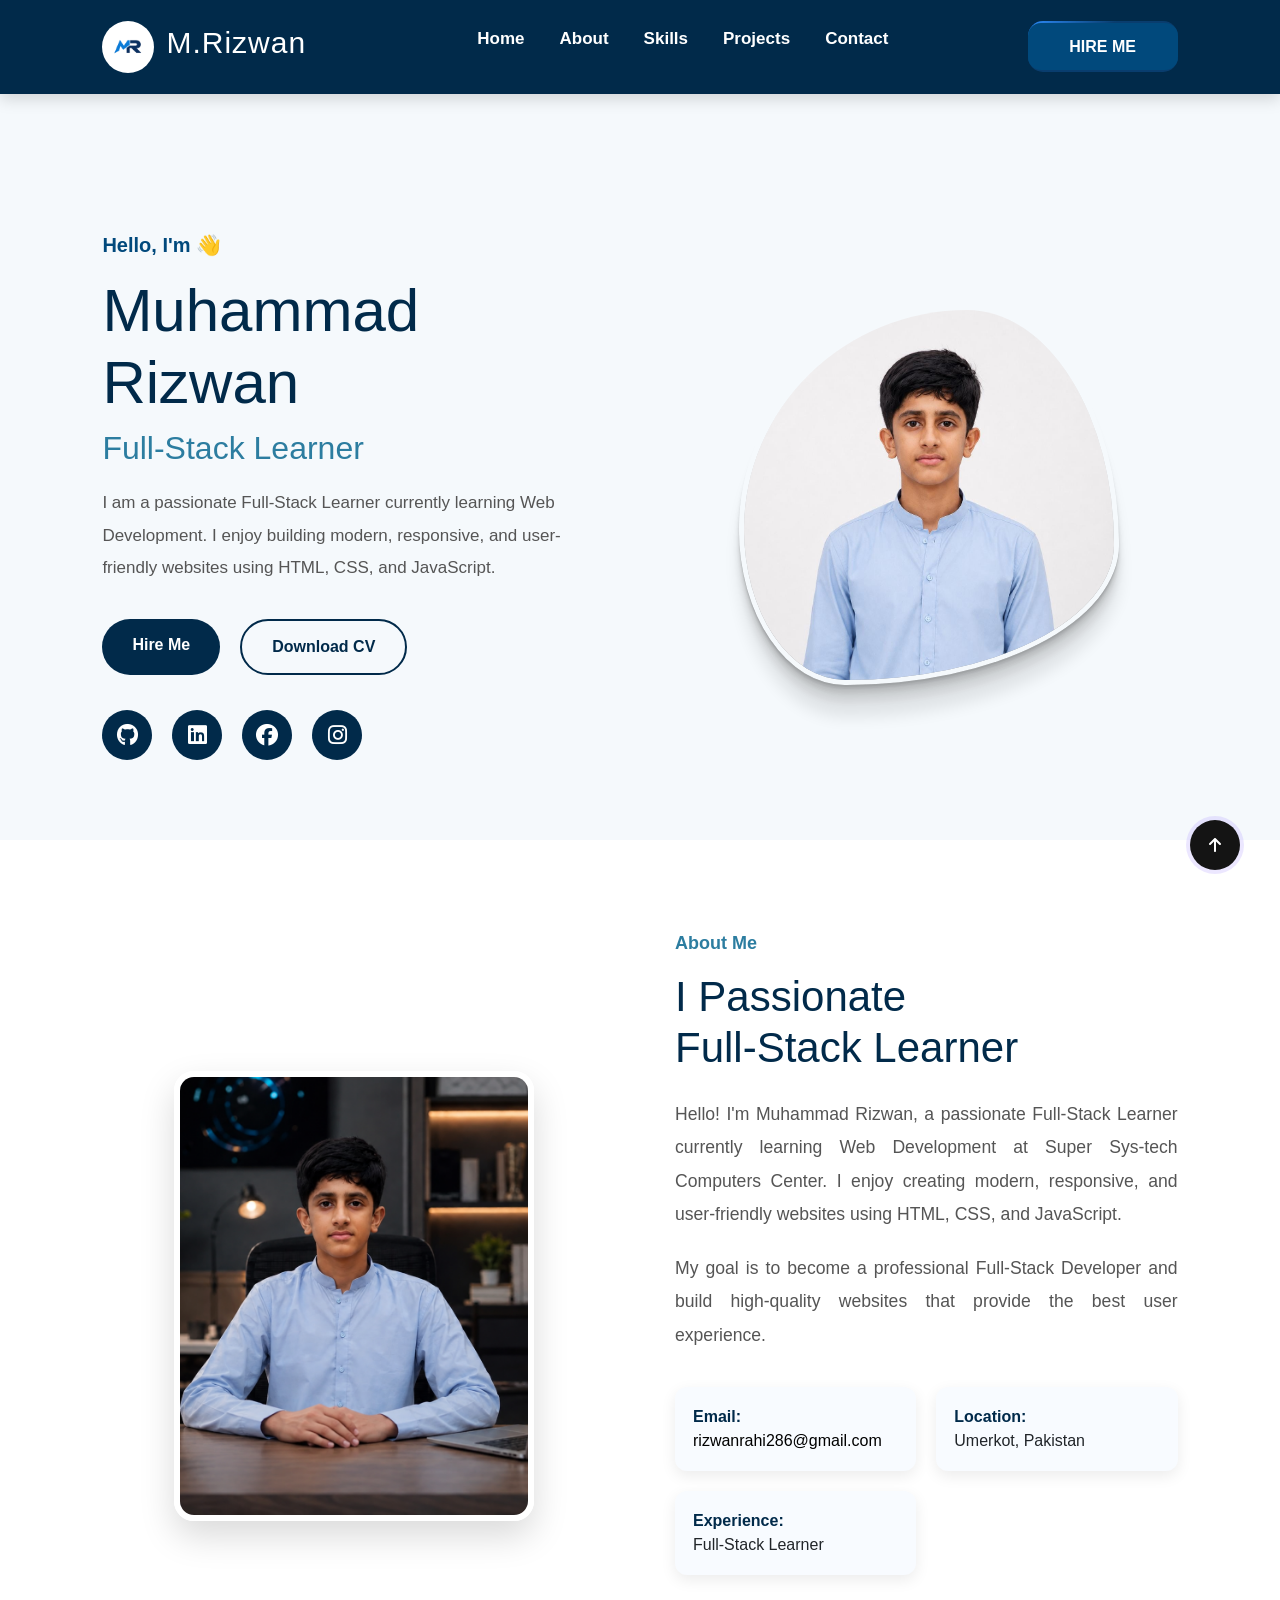
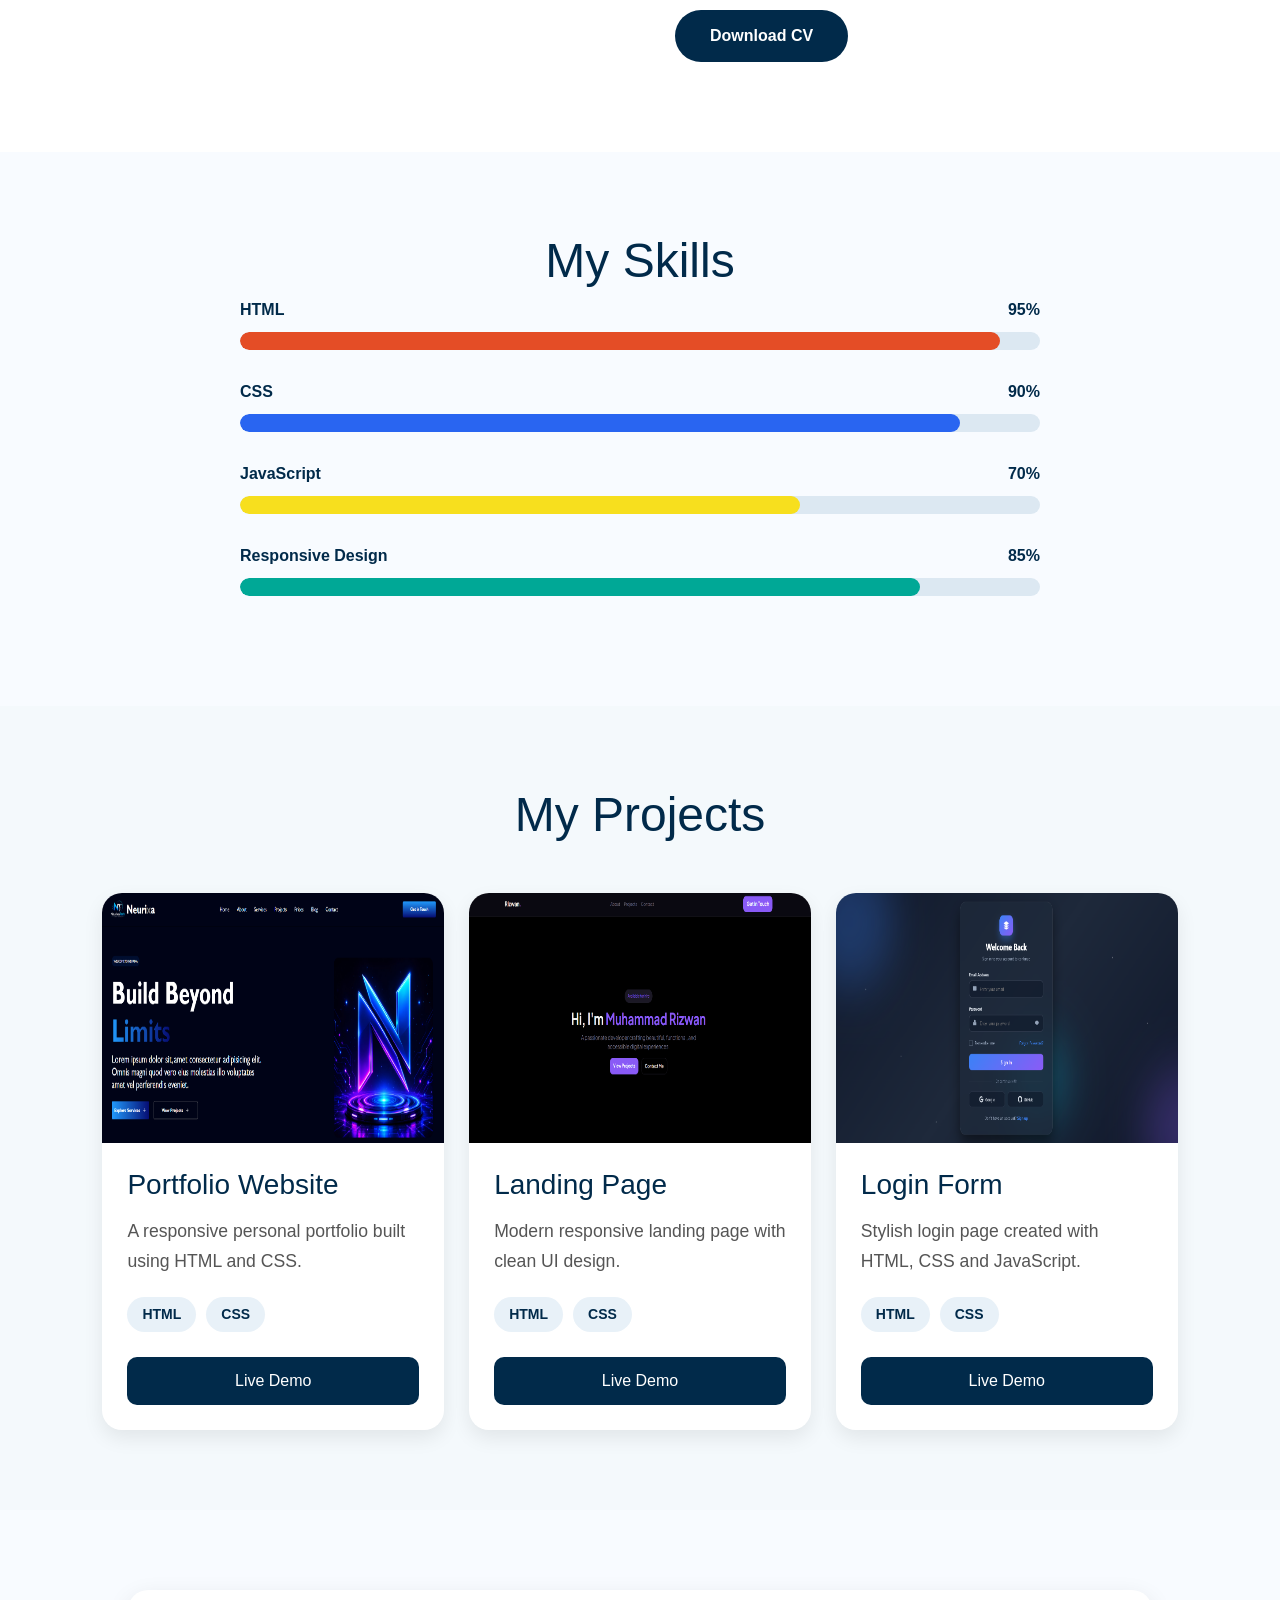
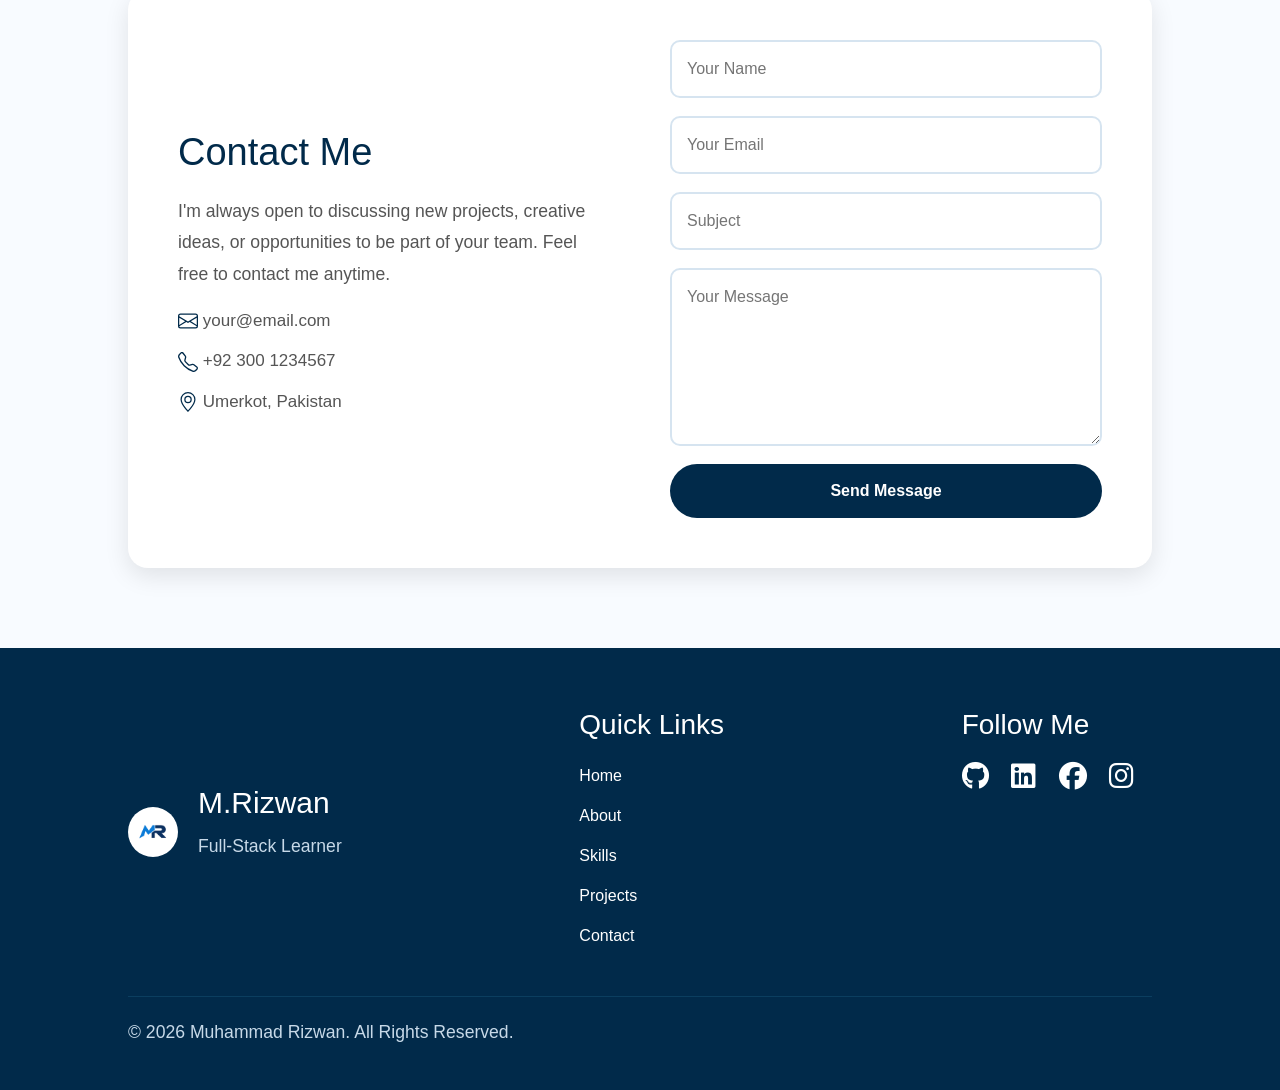
==== commit 64abecc4: "update" ====
--- a/index.html
+++ b/index.html
@@ -7,1659 +7,8 @@
     <title>M.Rizwan | Portfolio</title>
     <link rel="icon" href="MRICON" type="image/x-icon">
     <link rel="stylesheet" href="https://cdnjs.cloudflare.com/ajax/libs/font-awesome/6.5.2/css/all.min.css">
-    <style>
-        /* ===== Reset ===== */
-
-        * {
-            margin: 0;
-            padding: 0;
-            box-sizing: border-box;
-        }
-
-        html {
-            scroll-behavior: smooth;
-        }
-
-        body {
-            font-family: Arial, Helvetica, sans-serif;
-            background: #f5f9fc;
-        }
-
-        /* ===== Header ===== */
-
-        header {
-
-            position: fixed;
-            width: 100%;
-            top: 0;
-            left: 0;
-            z-index: 1000;
-
-            display: flex;
-            justify-content: space-between;
-            align-items: center;
-
-            padding: 18px 8%;
-
-            background: #012A4A;
-
-            box-shadow: 0 5px 15px rgba(0, 0, 0, .15);
-
-        }
-
-        /* ===== Logo ===== */
-
-        .logo {
-
-            display: flex;
-            align-items: center;
-            gap: 12px;
-
-        }
-
-        /* Logo Image */
-
-        .logo img {
-
-            width: 52px;
-            height: 52px;
-
-            border-radius: 50%;
-
-            object-fit: cover;
-
-            background: white;
-
-            padding: 3px;
-
-            transition: .35s;
-
-        }
-
-        .logo img:hover {
-
-            transform: rotate(8deg) scale(1.08);
-
-            box-shadow:
-                0 0 12px #89C2D9,
-                0 0 25px #89C2D9;
-
-        }
-
-        /* Logo Text */
-
-        .logo h1 {
-
-            color: white;
-
-            font-size: 30px;
-
-            letter-spacing: 1px;
-
-            cursor: pointer;
-
-            transition: .3s;
-
-        }
-
-        .logo h1:hover {
-
-            color: #89C2D9;
-
-        }
-
-        /* ===== Navbar ===== */
-
-        .navbar ul {
-
-            display: flex;
-
-            list-style: none;
-
-            gap: 35px;
-
-        }
-
-        .navbar ul li a {
-
-            color: white;
-
-            text-decoration: none;
-
-            font-size: 17px;
-
-            font-weight: 600;
-
-            position: relative;
-
-            transition: .3s;
-
-        }
-
-        /* Underline Animation */
-
-        .navbar ul li a::after {
-
-            content: "";
-
-            position: absolute;
-
-            left: 0;
-
-            bottom: -6px;
-
-            width: 0;
-
-            height: 2px;
-
-            background: #89C2D9;
-
-            transition: .3s;
-
-        }
-
-        .navbar ul li a:hover::after {
-
-            width: 100%;
-
-        }
-
-        .navbar ul li a:hover {
-
-            color: #89C2D9;
-
-        }
-
-        .active {
-
-            color: #89C2D9;
-
-        }
-
-        /* ===== Hire Me Button ===== */
-
-        .hire-btn {
-            position: relative;
-            font-family: inherit;
-            font-weight: 700;
-            font-size: 18px;
-            letter-spacing: 0.04em;
-            text-decoration: none;
-            border-radius: 0.8em;
-            cursor: pointer;
-            border: none;
-            background: linear-gradient(135deg, #0a2e49, #10587c);
-            color: #ffffff;
-            overflow: hidden;
-            padding: 12px 28px;
-            transition: transform 0.2s ease, box-shadow 0.3s ease;
-            display: inline-flex;
-            align-items: center;
-            justify-content: center;
-            box-shadow: 0 12px 30px rgba(235, 237, 238, 0.404);
-        }
-
-        .hire-btn:hover {
-            transform: translateY(-2px);
-            box-shadow: 0 16px 32px rgba(78, 106, 128, 0.25);
-        }
-
-        .hire-btn::before {
-            position: absolute;
-            top: 0;
-            left: -120%;
-            width: 120%;
-            height: 100%;
-            content: "";
-            background: rgba(221, 223, 226, 0.651);
-            transform: skew(30deg);
-            transition: transform 0.9s cubic-bezier(0.3, 1, 0.8, 1);
-            z-index: 0;
-        }
-
-        .hire-btn:hover::before {
-            transform: translate3d(220%, 0, 0) skew(30deg);
-        }
-
-        .hire-btn::after {
-            position: absolute;
-            inset: 0;
-            content: "";
-            background: linear-gradient(180deg, rgba(11, 38, 110, 0.856), transparent 60%);
-            opacity: 0.8;
-            z-index: 0;
-        }
-
-        .hire-btn {
-            color: #ffffff;
-        }
-
-        /* ===========================
-        HOME SECTION
-=========================== */
-
-        .home {
-
-            padding: 80px 8%;
-            padding-top: 150px;
-
-        }
-
-        .home-container {
-
-            display: flex;
-
-            justify-content: space-between;
-
-            align-items: center;
-
-            gap: 80px;
-
-
-        }
-
-        .home-content {
-
-            flex: 1;
-
-        }
-
-        .hello {
-
-            display: inline-block;
-
-            font-size: 20px;
-
-            color: #01497C;
-
-            margin-bottom: 15px;
-
-            font-weight: bold;
-
-        }
-
-        .home-content h1 {
-
-            font-size: 60px;
-
-            color: #012A4A;
-
-            margin-bottom: 10px;
-
-            line-height: 1.2;
-
-        }
-
-        .home-content h2 {
-
-            font-size: 32px;
-
-            color: #2C7DA0;
-
-            margin-bottom: 20px;
-
-        }
-
-        .home-content p {
-
-            font-size: 17px;
-
-            color: #555;
-
-            line-height: 1.9;
-
-            max-width: 600px;
-
-            margin-bottom: 35px;
-
-        }
-
-        /* Buttons */
-
-        .home-buttons {
-
-            display: flex;
-
-            gap: 20px;
-
-            margin-bottom: 35px;
-
-        }
-
-        .btn-primary {
-
-            text-decoration: none;
-
-            background: #012A4A;
-
-            color: white;
-
-            padding: 14px 30px;
-
-            border-radius: 40px;
-
-            font-weight: bold;
-
-            transition: .3s;
-
-        }
-
-        .btn-primary:hover {
-
-            background: #01497C;
-
-            transform: translateY(-3px);
-
-        }
-
-        .btn-secondary {
-
-            text-decoration: none;
-
-            border: 2px solid #012A4A;
-
-            color: #012A4A;
-
-            padding: 14px 30px;
-
-            border-radius: 40px;
-
-            font-weight: bold;
-
-            transition: .3s;
-
-        }
-
-        .btn-secondary:hover {
-
-            background: #012A4A;
-
-            color: white;
-
-        }
-
-        /* Social Icons */
-
-        .social-icons {
-
-            display: flex;
-
-            gap: 20px;
-
-        }
-
-        .social-icons a {
-
-            width: 50px;
-
-            height: 50px;
-
-            border-radius: 50%;
-
-            background: #012A4A;
-
-            color: white;
-
-            display: flex;
-
-            justify-content: center;
-
-            align-items: center;
-
-            text-decoration: none;
-
-            font-size: 22px;
-
-            transition: .3s;
-
-        }
-
-        .social-icons a:hover {
-
-            background: #89C2D9;
-
-            color: #012A4A;
-
-            transform: translateY(-5px);
-
-        }
-
-        /* Profile Image */
-
-        .home-image {
-
-            flex: 1;
-
-            display: flex;
-
-            justify-content: center;
-
-        }
-
-        .home-image img {
-
-            width: 380px;
-
-            height: 380px;
-
-            object-fit: cover;
-
-            border-radius: 50%;
-
-            border: 8px solid white;
-
-            box-shadow: 0 15px 35px rgba(0, 0, 0, .18);
-
-            transition: .4s;
-
-        }
-
-        .home-image img:hover {
-
-            transform: scale(1.05);
-
-            box-shadow:
-
-                0 0 20px #89C2D9,
-
-                0 0 40px #2C7DA0;
-
-        }
-
-        /* ===========================
-        ABOUT SECTION
-=========================== */
-
-        .about {
-
-            padding: 90px 8%;
-
-            background: #ffffff;
-
-        }
-
-        .about-container {
-
-            display: flex;
-
-            align-items: center;
-
-            justify-content: space-between;
-
-            gap: 70px;
-
-            flex-wrap: wrap;
-
-        }
-
-        .about-image {
-
-            flex: 1;
-
-            display: flex;
-
-            justify-content: center;
-
-        }
-
-        .about-image img {
-
-            width: 360px;
-
-            height: 360px;
-
-            object-fit: cover;
-
-            border-radius: 20px;
-
-            border: 6px solid white;
-
-            box-shadow: 0 15px 35px rgba(0, 0, 0, .15);
-
-            transition: .4s;
-
-        }
-
-        .about-image img:hover {
-
-            transform: scale(1.05);
-
-            box-shadow:
-                0 0 20px #89C2D9,
-                0 0 40px #2C7DA0;
-
-        }
-
-        .about-content {
-
-            flex: 1;
-
-        }
-
-        .about-subtitle {
-
-            color: #2C7DA0;
-
-            font-weight: bold;
-
-            font-size: 18px;
-
-        }
-
-        .about-content h2 {
-
-            font-size: 42px;
-
-            color: #012A4A;
-
-            margin: 15px 0 25px;
-
-        }
-
-        .about-content p {
-
-            color: #555;
-
-            line-height: 1.9;
-
-            margin-bottom: 20px;
-
-            text-align: justify;
-
-        }
-
-        .about-info {
-
-            display: grid;
-
-            grid-template-columns: repeat(2, 1fr);
-
-            gap: 20px;
-
-            margin: 35px 0;
-
-        }
-
-        .about-info div {
-
-            background: #f8fbff;
-
-            padding: 18px;
-
-            border-radius: 12px;
-
-            box-shadow: 0 5px 15px rgba(0, 0, 0, .08);
-
-            transition: .3s;
-
-        }
-
-        .about-info div:hover {
-
-            transform: translateY(-5px);
-
-        }
-
-        .about-info strong {
-
-            color: #012A4A;
-
-        }
-
-        .about-btn {
-
-            display: inline-block;
-
-            text-decoration: none;
-
-            background: #012A4A;
-
-            color: white;
-
-            padding: 14px 35px;
-
-            border-radius: 30px;
-
-            font-weight: bold;
-
-            transition: .3s;
-
-        }
-
-        .about-btn:hover {
-
-            background: #01497C;
-
-            transform: translateY(-3px);
-
-        }
-
-        /* =========================
-        SKILLS
-========================= */
-
-        .skills {
-
-            padding: 80px 8%;
-
-            background: #f8fbff;
-
-        }
-
-        .section-title {
-
-            text-align: center;
-
-            font-size: 42px;
-
-            color: #012A4A;
-
-            margin-bottom: 50px;
-
-        }
-
-        .skills-container {
-
-            max-width: 800px;
-
-            margin: auto;
-
-        }
-
-        .skill {
-
-            margin-bottom: 30px;
-
-        }
-
-        .skill-title {
-
-            display: flex;
-
-            justify-content: space-between;
-
-            margin-bottom: 10px;
-
-            font-weight: bold;
-
-            color: #012A4A;
-
-        }
-
-        .progress-bar {
-
-            width: 100%;
-
-            height: 18px;
-
-            background: #dce8f2;
-
-            border-radius: 50px;
-
-            overflow: hidden;
-
-        }
-
-        .progress {
-
-            width: 0;
-
-            height: 100%;
-
-            border-radius: 50px;
-
-            transition: width 2s ease;
-
-        }
-
-        .html {
-
-            background: #E44D26;
-
-        }
-
-        .css {
-
-            background: #2965F1;
-
-        }
-
-        .js {
-
-            background: #F7DF1E;
-
-        }
-
-        .responsive {
-
-            background: #00A896;
-
-        }
-
-        /* ===========================
-        PROJECTS
-=========================== */
-
-        .projects {
-
-            padding: 80px 8%;
-
-            background: #f4f9fc;
-
-        }
-
-        .projects-container {
-
-            display: grid;
-
-            grid-template-columns: repeat(auto-fit, minmax(320px, 1fr));
-
-            gap: 35px;
-
-            margin-top: 50px;
-
-        }
-
-        .project-card {
-
-            background: #ffffff;
-
-            border-radius: 20px;
-
-            overflow: hidden;
-
-            box-shadow: 0 8px 20px rgba(0, 0, 0, .08);
-
-            transition: .35s;
-
-        }
-
-        .project-card:hover {
-
-            transform: translateY(-10px);
-
-            box-shadow: 0 15px 35px rgba(0, 0, 0, .18);
-
-        }
-
-        .project-card img {
-
-            width: 100%;
-
-            height: 220px;
-
-            object-fit: cover;
-
-        }
-
-        .project-content {
-
-            padding: 25px;
-
-        }
-
-        .project-content h3 {
-
-            color: #012A4A;
-
-            margin-bottom: 15px;
-
-        }
-
-        .project-content p {
-
-            color: #555;
-
-            line-height: 1.7;
-
-            margin-bottom: 20px;
-
-        }
-
-        .tech {
-
-            display: flex;
-
-            gap: 10px;
-
-            flex-wrap: wrap;
-
-            margin-bottom: 25px;
-
-        }
-
-        .tech span {
-
-            background: #e8f1f8;
-
-            color: #012A4A;
-
-            padding: 7px 15px;
-
-            border-radius: 20px;
-
-            font-size: 14px;
-
-            font-weight: bold;
-
-        }
-
-        .project-buttons {
-
-            display: flex;
-
-            gap: 15px;
-
-        }
-
-        .project-buttons a {
-
-            flex: 1;
-
-            text-align: center;
-
-            text-decoration: none;
-
-            background: #012A4A;
-
-            color: white;
-
-            padding: 12px;
-
-            border-radius: 10px;
-
-            transition: .3s;
-
-        }
-
-        .project-buttons a:hover {
-
-            background: #01497C;
-
-        }
-
-        /* CONTACT SECTION */
-
-        .contact {
-            padding: 80px 10%;
-            background: #f8fbff;
-        }
-
-        .contact-container {
-            display: flex;
-            justify-content: space-between;
-            align-items: center;
-            gap: 60px;
-            background: #ffffff;
-            padding: 50px;
-            border-radius: 20px;
-            box-shadow: 0 8px 25px rgba(0, 0, 0, 0.1);
-            flex-wrap: wrap;
-        }
-
-        .contact-info {
-            flex: 1;
-            min-width: 300px;
-        }
-
-        .contact-info h2 {
-            font-size: 38px;
-            color: #012A4A;
-            margin-bottom: 20px;
-        }
-
-        .contact-info p {
-            color: #555;
-            line-height: 1.8;
-            margin-bottom: 15px;
-        }
-
-        .contact-details p {
-            margin: 10px 0;
-            font-size: 17px;
-        }
-
-        .contact-form {
-            flex: 1;
-            min-width: 300px;
-        }
-
-        .contact-form form {
-            display: flex;
-            flex-direction: column;
-            gap: 18px;
-        }
-
-        .contact-form input,
-        .contact-form textarea {
-            width: 100%;
-            padding: 15px;
-            border: 2px solid #d6e4f0;
-            border-radius: 10px;
-            outline: none;
-            font-size: 16px;
-            transition: .3s;
-        }
-
-        .contact-form input:focus,
-        .contact-form textarea:focus {
-            border-color: #01497C;
-        }
-
-        .contact-form button {
-            background: #012A4A;
-            color: #fff;
-            border: none;
-            padding: 15px;
-            border-radius: 30px;
-            cursor: pointer;
-            font-size: 16px;
-            font-weight: bold;
-            transition: .3s;
-        }
-
-        .contact-form button:hover {
-            background: #01497C;
-        }
-
-        /* ===========================
-        FOOTER
-=========================== */
-
-        .footer {
-
-            background: #012A4A;
-
-            color: white;
-
-            padding: 60px 10% 25px;
-
-        }
-
-        .footer-container {
-
-            display: flex;
-
-            justify-content: space-between;
-
-            flex-wrap: wrap;
-
-            gap: 50px;
-
-        }
-
-
-
-        .footer-logo {
-
-            display: flex;
-
-            align-items: center;
-
-
-            gap: 20px;
-            /* flex-direction:row; */
-
-        }
-
-        .footer-logo img {
-
-            width: 50px;
-
-            height: 50px;
-
-            border-radius: 50%;
-
-            object-fit: cover;
-
-            background: white;
-
-            padding: 2px;
-
-        }
-
-        .footer-logo h2 {
-
-            font-size: 30px;
-
-            margin-bottom: 10px;
-
-        }
-
-        .footer-logo p {
-
-            color: #c7d9e8;
-
-        }
-
-        .footer-links {
-
-            display: flex;
-
-            flex-direction: column;
-
-        }
-
-        .footer-links h3 {
-
-            margin-bottom: 15px;
-
-        }
-
-        .footer-links a {
-
-            color: white;
-
-            text-decoration: none;
-
-            margin: 8px 0;
-
-            transition: .3s;
-
-        }
-
-        .footer-links a:hover {
-
-            color: #5dade2;
-
-            padding-left: 8px;
-
-        }
-
-        .footer-social h3 {
-
-            margin-bottom: 15px;
-
-        }
-
-        .footer-social a {
-
-            color: white;
-
-            font-size: 28px;
-
-            margin-right: 18px;
-
-            transition: .3s;
-
-        }
-
-        .footer-social a:hover {
-
-            color: #5dade2;
-
-            transform: scale(1.2);
-
-        }
-
-        .footer hr {
-
-            margin: 40px 0 20px;
-
-            border: none;
-
-            height: 1px;
-
-            background: #2C7DA0;
-
-        }
-
-        .footer-bottom {
-
-            display: flex;
-
-            justify-content: space-between;
-
-            align-items: center;
-
-            flex-wrap: wrap;
-
-            gap: 20px;
-
-        }
-
-        .footer-bottom p {
-
-            color: #c7d9e8;
-
-        }
-
-        .top-btn {
-
-            text-decoration: none;
-
-            background: #2C7DA0;
-
-            color: white;
-
-            padding: 10px 18px;
-
-            border-radius: 30px;
-
-            transition: .3s;
-
-            font-weight: bold;
-
-        }
-
-        .top-btn:hover {
-
-            background: white;
-
-            color: #012A4A;
-
-        }
-
-        .button {
-            width: 50px;
-            height: 50px;
-            border-radius: 50%;
-            background-color: rgb(20, 20, 20);
-            border: none;
-            font-weight: 600;
-            display: flex;
-            align-items: center;
-            justify-content: center;
-            box-shadow: 0px 0px 0px 4px rgba(180, 160, 255, 0.253);
-            cursor: pointer;
-            transition: width 0.3s ease, background-color 0.3s ease, border-radius 0.3s ease;
-            overflow: hidden;
-            position: relative;
-        }
-
-        .svgIcon {
-            width: 12px;
-            transition: transform 0.3s ease;
-        }
-
-        .svgIcon path {
-            fill: white;
-        }
-
-        .button:hover {
-            width: 140px;
-            border-radius: 50px;
-            background-color: rgb(181, 160, 255);
-        }
-
-        .button:hover .svgIcon {
-            transform: translateY(-200%);
-        }
-
-        .button::before {
-            position: absolute;
-            bottom: -20px;
-            content: "Back to Top";
-            color: white;
-            font-size: 0px;
-            white-space: nowrap;
-        }
-
-        .button:hover::before {
-            font-size: 13px;
-            opacity: 1;
-            bottom: 14px;
-            transition: font-size 0.3s ease, opacity 0.3s ease, bottom 0.3s ease;
-        }
-
-        /* =====================================================
-   RESPONSIVE DESIGN - Desktop | Laptop | Tablet | Mobile
-===================================================== */
-
-        /* Global */
-
-        html {
-            scroll-behavior: smooth;
-        }
-
-        html,
-        body {
-            overflow-x: hidden;
-        }
-
-        * {
-            box-sizing: border-box;
-        }
-
-        img {
-            max-width: 100%;
-            height: auto;
-            display: block;
-        }
-
-        /* Responsive Typography */
-
-        h1 {
-            font-size: clamp(2rem, 5vw, 4rem);
-        }
-
-        h2 {
-            font-size: clamp(1.5rem, 4vw, 3rem);
-        }
-
-        p {
-            font-size: clamp(1rem, 2vw, 1.1rem);
-            line-height: 1.8;
-        }
-
-        /* Container */
-
-        .container {
-            width: min(1200px, 90%);
-            margin: auto;
-        }
-
-        /* Buttons */
-
-        button,
-        .btn,
-        .btn-primary,
-        .btn-secondary,
-        .about-btn,
-        .hire-btn {
-            max-width: 100%;
-        }
-
-        /* Images */
-
-        /* HOME IMAGE */
-
-        .home-image img {
-            width: 380px;
-            height: 380px;
-            max-width: 100%;
-            object-fit: cover;
-            border-radius: 50%;
-            border: 5px solid transparent;
-            animation: border 3s linear infinite;
-            box-shadow: rgba(0, 0, 0, 0.17) 0px -23px 25px 0px inset, rgba(0, 0, 0, 0.15) 0px -36px 30px 0px inset, rgba(0, 0, 0, 0.1) 0px -79px 40px 0px inset, rgba(0, 0, 0, 0.06) 0px 2px 1px, rgba(0, 0, 0, 0.09) 0px 4px 2px, rgba(0, 0, 0, 0.09) 0px 8px 4px, rgba(0, 0, 0, 0.09) 0px 16px 8px, rgba(0, 0, 0, 0.09) 0px 32px 16px;
-            /* box-shadow: rgba(0, 0, 0, 0.17) 0px -23px 25px 0px inset, rgba(0, 0, 0, 0.15) 0px -36px 30px 0px inset, rgba(0, 0, 0, 0.1) 0px -79px 40px 0px inset, rgba(0, 0, 0, 0.06) 0px 2px 1px, rgba(0, 0, 0, 0.09) 0px 4px 2px, rgba(0, 0, 0, 0.09) 0px 8px 4px, rgba(0, 0, 0, 0.09) 0px 16px 8px, rgba(0, 0, 0, 0.09) 0px 32px 16px; */
-        }
-
-        @keyframes border {
-            0% {
-                border-top: 5px solid #89C2D9;
-                border-right: 5px solid #F4D35E;
-                border-bottom: 5px solid #012A4A;
-                border-left: 5px solid #D81159;
-            }
-
-            25% {
-                border-top: 5px solid #F4D35E;
-                border-right: 5px solid #012A4A;
-                border-bottom: 5px solid #D81159;
-                border-left: 5px solid #89C2D9;
-            }
-
-            50% {
-                border-top: 5px solid #012A4A;
-                border-right: 5px solid #D81159;
-                border-bottom: 5px solid #89C2D9;
-                border-left: 5px solid #F4D35E;
-            }
-
-            75% {
-                border-top: 5px solid #D81159;
-                border-right: 5px solid #89C2D9;
-                border-bottom: 5px solid #F4D35E;
-                border-left: 5px solid #012A4A;
-            }
-
-            100% {
-                border-top: 5px solid #89C2D9;
-                border-right: 5px solid #F4D35E;
-                border-bottom: 5px solid #012A4A;
-                border-left: 5px solid #D81159;
-            }
-        }
-
-        /* ABOUT IMAGE */
-
-        .about-image img {
-            width: 360px;
-            height: 450px;
-            max-width: 100%;
-            object-fit: cover;
-            border-radius: 20px;
-        }
-
-        /* Projects */
-
-        .projects-container {
-            display: grid;
-            grid-template-columns: repeat(auto-fit, minmax(300px, 1fr));
-            gap: 25px;
-        }
-
-        /* Hamburger */
-
-        .menu-toggle {
-            display: none;
-            font-size: 30px;
-            color: white;
-            cursor: pointer;
-        }
-
-        /* ===========================
-        Tablet
-=========================== */
-
-        @media (max-width:992px) {
-
-            header {
-                padding: 18px 5%;
-            }
-
-            .home-container,
-            .about-container,
-            .contact-container {
-                flex-direction: column;
-                text-align: center;
-                gap: 40px;
-            }
-
-            .home-buttons,
-            .social-icons {
-                justify-content: center;
-            }
-
-            .about-info {
-                grid-template-columns: 1fr;
-            }
-
-            .home-content p {
-                max-width: 100%;
-            }
-
-            .section-title {
-                font-size: 36px;
-            }
-
-        }
-
-        /* ===========================
-        Mobile
-=========================== */
-
-        @media (max-width:768px) {
-
-            header {
-                flex-direction: row;
-                justify-content: space-between;
-                padding: 15px 20px;
-            }
-
-            .menu-toggle {
-                display: block;
-            }
-
-            .navbar {
-                display: none;
-                position: absolute;
-                top: 75px;
-                left: 0;
-                width: 100%;
-                background: #012A4A;
-                padding: 20px 0;
-            }
-
-            .navbar.active {
-                display: block;
-            }
-
-            .navbar ul {
-                display: flex;
-                flex-direction: column;
-                gap: 20px;
-                align-items: center;
-            }
-
-            .hire-btn {
-                display: none;
-            }
-
-            .home,
-            .about,
-            .skills,
-            .projects,
-            .contact,
-            .footer {
-                padding: 60px 20px;
-            }
-
-            .home-container {
-                flex-direction: column-reverse;
-            }
-
-            .home-image img {
-                max-width: 280px;
-            }
-
-            .about-image img {
-                max-width: 280px;
-            }
-
-            .project-buttons {
-                flex-direction: column;
-            }
-
-            .contact-container {
-                flex-direction: column;
-                padding: 30px;
-            }
-
-            .footer-container,
-            .footer-bottom {
-                flex-direction: column;
-                text-align: center;
-            }
-
-        }
-
-        /* ===========================
-      Small Mobile
-=========================== */
-
-        @media (max-width:480px) {
-
-            .logo h1 {
-                font-size: 22px;
-            }
-
-            .logo img {
-                width: 42px;
-                height: 42px;
-            }
-
-            .home-content h1 {
-                font-size: 34px;
-            }
-
-            .home-content h2 {
-                font-size: 22px;
-            }
-
-            .section-title {
-                font-size: 30px;
-            }
-
-            .home-buttons {
-                flex-direction: column;
-            }
-
-            .btn-primary,
-            .btn-secondary,
-            .about-btn {
-                width: 100%;
-                text-align: center;
-            }
-
-            .home-image img,
-            .about-image img {
-                max-width: 230px;
-            }
-
-            .contact-info h2 {
-                font-size: 30px;
-            }
-
-            .project-card {
-                width: 100%;
-            }
-
-        }
-
-        /* End Responsive */
-        /* End Responsive */
-
-        .page-loader {
-            position: fixed;
-            inset: 0;
-            display: flex;
-            align-items: center;
-            justify-content: center;
-            background: #012A4A;
-            z-index: 9999;
-            transition: opacity 2s ease-in-out, visibility 5s ease-in-out;
-        }
-
-        .page-loader.hidden {
-            opacity: 0;
-            visibility: hidden
-        }
-
-        .loader {
-            width: 112px;
-            height: 112px;
-            position: relative;
-        }
-
-        .box1,
-        .box2,
-        .box3 {
-            border: 16px solid #f5f5f5;
-            box-sizing: border-box;
-            position: absolute;
-            display: block;
-        }
-
-        .box1 {
-            width: 112px;
-            height: 48px;
-            margin-top: 64px;
-            margin-left: 0px;
-            animation: abox1 1s ease-in-out infinite;
-        }
-
-        .box2 {
-            width: 48px;
-            height: 48px;
-            margin-top: 0px;
-            margin-left: 0px;
-            animation: abox2 1s ease-in-out infinite;
-        }
-
-        .box3 {
-            width: 48px;
-            height: 48px;
-            margin-top: 0px;
-            margin-left: 64px;
-            animation: abox3 1s ease-in-out infinite;
-        }
-
-        @keyframes abox1 {
-
-            0%,
-            12.5%,
-            25%,
-            37.5%,
-            50%,
-            62.5% {
-                width: 112px;
-                height: 48px;
-                margin-top: 64px;
-                margin-left: 0px;
-            }
-
-            75%,
-            87.5%,
-            100% {
-                width: 48px;
-                height: 48px;
-                margin-top: 0px;
-                margin-left: 0px;
-            }
-        }
-
-        @keyframes abox2 {
-
-            0%,
-            12.5%,
-            25%,
-            37.5% {
-                width: 48px;
-                height: 48px;
-                margin-top: 0px;
-                margin-left: 0px;
-            }
-
-            50% {
-                width: 112px;
-                height: 48px;
-                margin-top: 0px;
-                margin-left: 0px;
-            }
-
-            62.5%,
-            75%,
-            87.5%,
-            100% {
-                width: 48px;
-                height: 48px;
-                margin-top: 0px;
-                margin-left: 64px;
-            }
-        }
-
-        @keyframes abox3 {
-
-            0%,
-            12.5% {
-                width: 48px;
-                height: 48px;
-                margin-top: 0px;
-                margin-left: 64px;
-            }
-
-            25% {
-                width: 48px;
-                height: 112px;
-                margin-top: 0px;
-                margin-left: 64px;
-            }
-
-            37.5%,
-            50%,
-            62.5%,
-            75%,
-            87.5% {
-                width: 48px;
-                height: 48px;
-                margin-top: 64px;
-                margin-left: 64px;
-            }
-
-            100% {
-                width: 112px;
-                height: 48px;
-                margin-top: 64px;
-                margin-left: 0px;
-            }
-        }
-
-
-        /* From Uiverse.io by xXJollyHAKERXx */
-    </style>
+    <link rel="stylesheet" href="https://cdn.jsdelivr.net/npm/bootstrap@5.3.8/dist/css/bootstrap.min.css">
+    <link rel="stylesheet" href="style.css">
 </head>
 
 <body>
@@ -1706,7 +55,15 @@
 
         </nav>
 
-        <a href="#contact" class="hire-btn">Hire Me</a>
+        <!-- <a href="#contact" class="hire-btn">Hire Me</a> -->
+
+        <!-- From Uiverse.io by reglobby -->
+        <div aria-label="User Login Button" tabindex="0" role="button" class="user-profile">
+            <div class="user-profile-inner">
+                <a href="#contact">HIRE ME</a>
+            </div>
+        </div>
+
 
     </header>
 
@@ -1722,10 +79,10 @@
 
                 <h1>Muhammad Rizwan</h1>
 
-                <h2>Front-End Developer</h2>
+                <h2>Full-Stack Learner</h2>
 
                 <p>
-                    I am a passionate Front-End Developer currently learning
+                    I am a passionate Full-Stack Learner currently learning
                     Web Development. I enjoy building modern, responsive,
                     and user-friendly websites using HTML, CSS, and JavaScript.
                 </p>
@@ -1734,7 +91,7 @@
 
                     <a href="#contact" class="btn-primary">Hire Me</a>
 
-                    <a href="resume.pdf" class="btn-secondary" download>
+                    <a href="My Resume.pdf" target="_blank" class="btn-secondary" download>
                         Download CV
                     </a>
 
@@ -1757,7 +114,7 @@
 
             <div class="home-image">
 
-                <img src="my image.jpeg" alt="Muhammad Rizwan">
+                <img src="aboutimage.jpg" alt="Muhammad Rizwan">
 
             </div>
 
@@ -1771,7 +128,7 @@
 
             <div class="about-image">
 
-                <img src="my image.jpeg" alt="Muhammad Rizwan">
+                <img src="mine" alt="Muhammad Rizwan">
 
             </div>
 
@@ -1779,12 +136,11 @@
 
                 <span class="about-subtitle">About Me</span>
 
-                <h2>Passionate Front-End Developer from Umerkot
-                </h2>
+                <h2>I Passionate <br> Full-Stack Learner</h2>
 
                 <p>
-                    Hello! I'm Muhammad Rizwan, a passionate Front-End Developer
-                    currently learning Web Development at Super Sytech Computers Centre.
+                    Hello! I'm Muhammad Rizwan, a passionate Full-Stack Learner
+                    currently learning Web Development at Super Sys-tech Computers Center.
                     I enjoy creating modern, responsive, and user-friendly websites
                     using HTML, CSS, and JavaScript.
                 </p>
@@ -1796,14 +152,14 @@
 
                 <div class="about-info">
 
-                    <div>
+                    <!-- <div>
                         <strong>Name:</strong><br>
                         Muhammad Rizwan
-                    </div>
+                    </div> -->
 
                     <div>
                         <strong>Email:</strong><br>
-                        example@gmail.com
+                        <a href="mailto:rizwanrahi286@gmail.com">rizwanrahi286@gmail.com</a>
                     </div>
 
                     <div>
@@ -1811,14 +167,14 @@
                         Umerkot, Pakistan
                     </div>
 
-                    <div>
+                    <div id="about-info-experience">
                         <strong>Experience:</strong><br>
-                        Front-End Learner
-                    </div>
-
-                </div>
-
-                <a href="resume.pdf" class="about-btn" download>
+                        Full-Stack Learner
+                    </div>
+
+                </div>
+
+                <a href="My Resume.pdf" class="about-btn" download>
                     Download CV
                 </a>
 
@@ -1891,7 +247,7 @@
             <!-- Project 1 -->
             <div class="project-card">
 
-
+                <img src="project 1.png" alt="">
 
                 <div class="project-content">
 
@@ -1907,8 +263,8 @@
                     </div>
 
                     <div class="project-buttons">
-                        <a href="#">Live Demo</a>
-                        <a href="#">GitHub</a>
+                        <a href="Project1/index.html" target="_blank">Live Demo</a>
+                        <!-- <a href="#">GitHub</a> -->
                     </div>
 
                 </div>
@@ -1918,7 +274,7 @@
             <!-- Project 2 -->
             <div class="project-card">
 
-
+                <img src="project 2.png" alt="">
 
                 <div class="project-content">
 
@@ -1934,8 +290,8 @@
                     </div>
 
                     <div class="project-buttons">
-                        <a href="#">Live Demo</a>
-                        <a href="#">GitHub</a>
+                        <a href="try/index.html" target="_blank">Live Demo</a>
+                        <!-- <a href="#">GitHub</a> -->
                     </div>
 
                 </div>
@@ -1945,7 +301,7 @@
             <!-- Project 3 -->
             <div class="project-card">
 
-
+                <img src="project 3.png" alt="">
 
                 <div class="project-content">
 
@@ -1958,12 +314,11 @@
                     <div class="tech">
                         <span>HTML</span>
                         <span>CSS</span>
-                        <span>JS</span>
                     </div>
 
                     <div class="project-buttons">
-                        <a href="#">Live Demo</a>
-                        <a href="#">GitHub</a>
+                        <a href="login page/index.html" target="_blank">Live Demo</a>
+                        <!-- <a href="#">GitHub</a> -->
                     </div>
 
                 </div>
@@ -1988,9 +343,16 @@
                 </p>
 
                 <div class="contact-details">
-                    <p><strong>Email:</strong> your@email.com</p>
-                    <p><strong>Phone:</strong> +92 300 1234567</p>
-                    <p><strong>Location:</strong> Umerkot, Pakistan</p>
+                    <p><strong> <svg xmlns="http://www.w3.org/2000/svg" width="20" height="20" fill="#012A4A" class="bi bi-envelope" viewBox="0 0 16 16">
+  <path d="M0 4a2 2 0 0 1 2-2h12a2 2 0 0 1 2 2v8a2 2 0 0 1-2 2H2a2 2 0 0 1-2-2zm2-1a1 1 0 0 0-1 1v.217l7 4.2 7-4.2V4a1 1 0 0 0-1-1zm13 2.383-4.708 2.825L15 11.105zm-.034 6.876-5.64-3.471L8 9.583l-1.326-.795-5.64 3.47A1 1 0 0 0 2 13h12a1 1 0 0 0 .966-.741M1 11.105l4.708-2.897L1 5.383z"/>
+</svg> </strong> your@email.com</p>
+                    <p><strong><svg xmlns="http://www.w3.org/2000/svg" width="20" height="20" fill="#012A4A" class="bi bi-telephone" viewBox="0 0 16 16">
+  <path d="M3.654 1.328a.678.678 0 0 0-1.015-.063L1.605 2.3c-.483.484-.661 1.169-.45 1.77a17.6 17.6 0 0 0 4.168 6.608 17.6 17.6 0 0 0 6.608 4.168c.601.211 1.286.033 1.77-.45l1.034-1.034a.678.678 0 0 0-.063-1.015l-2.307-1.794a.68.68 0 0 0-.58-.122l-2.19.547a1.75 1.75 0 0 1-1.657-.459L5.482 8.062a1.75 1.75 0 0 1-.46-1.657l.548-2.19a.68.68 0 0 0-.122-.58zM1.884.511a1.745 1.745 0 0 1 2.612.163L6.29 2.98c.329.423.445.974.315 1.494l-.547 2.19a.68.68 0 0 0 .178.643l2.457 2.457a.68.68 0 0 0 .644.178l2.189-.547a1.75 1.75 0 0 1 1.494.315l2.306 1.794c.829.645.905 1.87.163 2.611l-1.034 1.034c-.74.74-1.846 1.065-2.877.702a18.6 18.6 0 0 1-7.01-4.42 18.6 18.6 0 0 1-4.42-7.009c-.362-1.03-.037-2.137.703-2.877z"/>
+</svg> </strong> +92 300 1234567</p>
+                    <p><strong><svg xmlns="http://www.w3.org/2000/svg" width="20" height="20" fill="#012A4A" class="bi bi-geo-alt" viewBox="0 0 16 16">
+  <path d="M12.166 8.94c-.524 1.062-1.234 2.12-1.96 3.07A32 32 0 0 1 8 14.58a32 32 0 0 1-2.206-2.57c-.726-.95-1.436-2.008-1.96-3.07C3.304 7.867 3 6.862 3 6a5 5 0 0 1 10 0c0 .862-.305 1.867-.834 2.94M8 16s6-5.686 6-10A6 6 0 0 0 2 6c0 4.314 6 10 6 10"/>
+  <path d="M8 8a2 2 0 1 1 0-4 2 2 0 0 1 0 4m0 1a3 3 0 1 0 0-6 3 3 0 0 0 0 6"/>
+</svg></strong> Umerkot, Pakistan</p>
                 </div>
 
             </div>
@@ -2025,7 +387,7 @@
                 <img src="MRICON" alt="Logo">
                 <div>
                     <h2>M.Rizwan</h2>
-                    <p>Front-End Developer</p>
+                    <p>Full-Stack Learner</p>
                 </div>
             </div>
 
@@ -2094,7 +456,7 @@
             });
         }
 
-        const observer = new IntersectionObserver((entries) => {
+        const skillsObserver = new IntersectionObserver((entries) => {
 
             entries.forEach(entry => {
 
@@ -2108,13 +470,87 @@
 
                     document.querySelector(".responsive").style.width = "85%";
 
+                    document.querySelector(".skills .section-title").classList.add("fade-in");
+
+                    document.querySelectorAll(".skill").forEach(skill => {
+
+                        skill.classList.add("animate");
+
+                    });
+
+                    skillsObserver.disconnect();
+
                 }
 
             });
 
-        });
-
-        observer.observe(document.querySelector(".skills"));
+        }, { threshold: 0.3 });
+
+        const aboutObserver = new IntersectionObserver((entries) => {
+
+            entries.forEach(entry => {
+
+                if (entry.isIntersecting) {
+
+                    document.querySelector(".about-image").classList.add("animate");
+
+                    document.querySelector(".about-content").classList.add("animate");
+
+                    aboutObserver.disconnect();
+
+                }
+
+            });
+
+        }, { threshold: 0.3 });
+
+        const projectsObserver = new IntersectionObserver((entries) => {
+
+            entries.forEach(entry => {
+
+                if (entry.isIntersecting) {
+
+                    document.querySelector(".projects .section-title").classList.add("fade-in");
+
+                    document.querySelectorAll(".project-card").forEach(card => {
+
+                        card.classList.add("animate");
+
+                    });
+
+                    projectsObserver.disconnect();
+
+                }
+
+            });
+
+        }, { threshold: 0.2 });
+
+        const contactObserver = new IntersectionObserver((entries) => {
+
+            entries.forEach(entry => {
+
+                if (entry.isIntersecting) {
+
+                    document.querySelector(".contact-info").classList.add("animate");
+
+                    document.querySelector(".contact-form").classList.add("animate");
+
+                    contactObserver.disconnect();
+
+                }
+
+            });
+
+        }, { threshold: 0.3 });
+
+        aboutObserver.observe(document.querySelector(".about"));
+
+        skillsObserver.observe(document.querySelector(".skills"));
+
+        projectsObserver.observe(document.querySelector(".projects"));
+
+        contactObserver.observe(document.querySelector(".contact"));
 
         const menuToggle = document.querySelector(".menu-toggle");
         const navbar = document.querySelector(".navbar");
@@ -2131,125 +567,6 @@
             });
         });
 
-        window.addEventListener("load", function () {
-
-            const container = document.querySelector(".home-content");
-
-            container.style.opacity = "0";
-            container.style.transform = "translateX(-190px)";
-
-            setTimeout(() => {
-
-                container.style.transition = "all 1.5s ease";
-                container.style.opacity = "1";
-                container.style.transform = "translateX(0)";
-
-            }, 300);
-
-        });
-
-        window.addEventListener("load", function () {
-
-            const container = document.querySelector(".home-image");
-
-            container.style.opacity = "0";
-            container.style.transform = "translateX(190px)";
-
-            setTimeout(() => {
-
-                container.style.transition = "all 1.5s ease";
-                container.style.opacity = "1";
-                container.style.transform = "translateX(0)";
-
-            }, 300);
-
-        });
-
-        window.addEventListener("load", function () {
-
-            const container = document.querySelector(".about-image");
-
-            container.style.opacity = "0";
-            container.style.transform = "translateY(190px)";
-
-            setTimeout(() => {
-
-                container.style.transition = "all 1.5s ease";
-                container.style.opacity = "1";
-                container.style.transform = "translateX(0)";
-
-            }, 300);
-
-        });
-
-        window.addEventListener("load", function () {
-
-            const container = document.querySelector(".about-content");
-
-            container.style.opacity = "0";
-            container.style.transform = "translateX(190px)";
-
-            setTimeout(() => {
-
-                container.style.transition = "all 1.5s ease";
-                container.style.opacity = "1";
-                container.style.transform = "translateX(0)";
-
-            }, 300);
-
-        });
-
-        window.addEventListener("load", function () {
-
-            const container = document.querySelector(".skills-container");
-
-            container.style.opacity = "0";
-            container.style.transform = "translateY(190px)";
-
-            setTimeout(() => {
-
-                container.style.transition = "all 1.5s ease";
-                container.style.opacity = "1";
-                container.style.transform = "translateX(0)";
-
-            }, 300);
-
-        });
-
-        window.addEventListener("load", function () {
-
-            const container = document.querySelector(".contact-info");
-
-            container.style.opacity = "0";
-            container.style.transform = "translateX(-190px)";
-
-            setTimeout(() => {
-
-                container.style.transition = "all 1.5s ease";
-                container.style.opacity = "1";
-                container.style.transform = "translateX(0)";
-
-            }, 300);
-
-        });
-
-        window.addEventListener("load", function () {
-
-            const container = document.querySelector(".contact-form");
-
-            container.style.opacity = "0";
-            container.style.transform = "translateX(190px)";
-
-            setTimeout(() => {
-
-                container.style.transition = "all 1.5s ease";
-                container.style.opacity = "1";
-                container.style.transform = "translateX(0)";
-
-            }, 300);
-
-        });
-
     </script>
 
 </body>
--- a/style.css
+++ b/style.css
@@ -0,0 +1,1961 @@
+ /* ===== Reset ===== */
+
+ * {
+     margin: 0;
+     padding: 0;
+     box-sizing: border-box;
+ }
+
+ html {
+     scroll-behavior: smooth;
+ }
+
+ body {
+     font-family: Arial, Helvetica, sans-serif;
+     background: #f5f9fc;
+ }
+
+ /* ===== Header ===== */
+
+ header {
+
+     position: fixed;
+     width: 100%;
+     top: 0;
+     left: 0;
+     z-index: 1000;
+
+     display: flex;
+     justify-content: space-between;
+     align-items: center;
+
+     padding: 18px 8%;
+
+     background: #012A4A;
+
+     box-shadow: 0 5px 15px rgba(0, 0, 0, .15);
+
+ }
+
+ /* ===== Logo ===== */
+
+ .logo {
+
+     display: flex;
+     align-items: center;
+     gap: 12px;
+
+ }
+
+ /* Logo Image */
+
+ .logo img {
+
+     width: 52px;
+     height: 52px;
+
+     border-radius: 50%;
+
+     object-fit: cover;
+
+     background: white;
+
+     padding: 3px;
+
+     transition: .35s;
+
+ }
+
+ .logo img:hover {
+
+     transform: rotate(8deg) scale(1.08);
+
+     box-shadow:
+         0 0 12px #89C2D9,
+         0 0 25px #89C2D9;
+
+ }
+
+ /* Logo Text */
+
+ .logo h1 {
+
+     color: white;
+
+     font-size: 30px;
+
+     letter-spacing: 1px;
+
+     cursor: pointer;
+
+     transition: .3s;
+
+ }
+
+ .logo h1:hover {
+
+     color: #89C2D9;
+
+ }
+
+ /* ===== Navbar ===== */
+
+ .navbar ul {
+
+     display: flex;
+
+     list-style: none;
+
+     gap: 35px;
+
+ }
+
+ .navbar ul li a {
+
+     color: white;
+
+     text-decoration: none;
+
+     font-size: 17px;
+
+     font-weight: 600;
+
+     position: relative;
+
+     transition: .3s;
+
+ }
+
+ /* Underline Animation */
+
+ .navbar ul li a::after {
+
+     content: "";
+
+     position: absolute;
+
+     left: 0;
+
+     bottom: -6px;
+
+     width: 0;
+
+     height: 2px;
+
+     background: #89C2D9;
+
+     transition: .3s;
+
+ }
+
+ .navbar ul li a:hover::after {
+
+     width: 100%;
+
+ }
+
+ .navbar ul li a:hover {
+
+     color: #89C2D9;
+
+ }
+
+ .active {
+
+     color: #89C2D9;
+
+ }
+
+ /* ===== Hire Me Button ===== */
+
+ /* .hire-btn {
+            position: relative;
+            font-family: inherit;
+            font-weight: 700;
+            font-size: 18px;
+            letter-spacing: 0.04em;
+            text-decoration: none;
+            border-radius: 0.8em;
+            cursor: pointer;
+            border: none;
+            background: linear-gradient(135deg, #0a2e49, #10587c);
+            color: #ffffff;
+            overflow: hidden;
+            padding: 12px 28px;
+            transition: transform 0.2s ease, box-shadow 0.3s ease;
+            display: inline-flex;
+            align-items: center;
+            justify-content: center;
+            box-shadow: 0 12px 30px rgba(235, 237, 238, 0.404);
+        }
+
+        .hire-btn:hover {
+            transform: translateY(-2px);
+            box-shadow: 0 16px 32px rgba(78, 106, 128, 0.25);
+        }
+
+        .hire-btn::before {
+            position: absolute;
+            top: 0;
+            left: -120%;
+            width: 120%;
+            height: 100%;
+            content: "";
+            background: rgba(221, 223, 226, 0.651);
+            transform: skew(30deg);
+            transition: transform 0.9s cubic-bezier(0.3, 1, 0.8, 1);
+            z-index: 0;
+        }
+
+        .hire-btn:hover::before {
+            transform: translate3d(220%, 0, 0) skew(30deg);
+        }
+
+        .hire-btn::after {
+            position: absolute;
+            inset: 0;
+            content: "";
+            background: linear-gradient(180deg, rgba(11, 38, 110, 0.856), transparent 60%);
+            opacity: 0.8;
+            z-index: 0;
+        }
+
+        .hire-btn {
+            color: #ffffff;
+        } */
+
+ .user-profile {
+     width: 150px;
+     height: 51px;
+     border-radius: 15px;
+     cursor: pointer;
+     transition: 0.3s ease;
+     background: linear-gradient(to bottom right,
+             #2e8eff 0%,
+             rgba(46, 142, 255, 0) 30%);
+     background-color: rgba(46, 142, 255, 0.2);
+     display: flex;
+     align-items: center;
+     justify-content: center;
+ }
+
+ .user-profile:hover,
+ .user-profile:focus {
+     background-color: rgba(46, 142, 255, 0.7);
+     box-shadow: 0 0 10px rgba(46, 142, 255, 0.5);
+     outline: none;
+ }
+
+ .user-profile-inner {
+     width: 227px;
+     height: 47px;
+     border-radius: 13px;
+     background-color: #01497C;
+     display: flex;
+     align-items: center;
+     justify-content: center;
+     gap: 15px;
+     color: #fff;
+     font-weight: 600;
+ }
+
+ .user-profile-inner svg {
+     width: 27px;
+     height: 27px;
+     fill: #fff;
+ }
+
+ .user-profile-inner a {
+     text-decoration: none;
+     color: white;
+ }
+
+ /* From Uiverse.io by reglobby */
+
+
+ /* ===========================
+        HOME SECTION
+=========================== */
+
+ .home {
+
+     padding: 80px 8%;
+     padding-top: 150px;
+
+ }
+
+ .home-container {
+
+     display: flex;
+
+     justify-content: space-between;
+
+     align-items: center;
+
+     gap: 80px;
+
+
+ }
+
+ .home-content {
+
+     flex: 1;
+
+ }
+
+ .hello {
+
+     display: inline-block;
+
+     font-size: 20px;
+
+     color: #01497C;
+
+     margin-bottom: 15px;
+
+     font-weight: bold;
+
+ }
+
+ .home-content h1 {
+
+     font-size: 60px;
+
+     color: #012A4A;
+
+     margin-bottom: 10px;
+
+     line-height: 1.2;
+
+ }
+
+ .home-content h2 {
+
+     font-size: 32px;
+
+     color: #2C7DA0;
+
+     margin-bottom: 20px;
+
+ }
+
+ .home-content p {
+
+     font-size: 17px;
+
+     color: #555;
+
+     line-height: 1.9;
+
+     max-width: 600px;
+
+     margin-bottom: 35px;
+
+ }
+
+ /* Buttons */
+
+ .home-buttons {
+
+     display: flex;
+
+     gap: 20px;
+
+     margin-bottom: 35px;
+
+ }
+
+ .btn-primary {
+
+     text-decoration: none;
+
+     text-align: center;
+
+     background: #012A4A;
+
+     color: white;
+
+     padding: 14px 30px;
+
+     border-radius: 40px;
+
+     font-weight: bold;
+
+     transition: .3s;
+
+ }
+
+ .btn-primary:hover {
+
+     background: #01497C;
+
+     transform: translateY(-3px);
+
+ }
+
+ .btn-secondary {
+
+     text-decoration: none;
+
+     border: 2px solid #012A4A;
+
+     color: #012A4A;
+
+     padding: 14px 30px;
+
+     border-radius: 40px;
+
+     font-weight: bold;
+
+     transition: .3s;
+
+ }
+
+ .btn-secondary:hover {
+
+     background: #012A4A;
+
+     color: white;
+
+ }
+
+ /* Social Icons */
+
+ .social-icons {
+
+     display: flex;
+
+     gap: 20px;
+
+ }
+
+ .social-icons a {
+
+     width: 50px;
+
+     height: 50px;
+
+     border-radius: 50%;
+
+     background: #012A4A;
+
+     color: white;
+
+     display: flex;
+
+     justify-content: center;
+
+     align-items: center;
+
+     text-decoration: none;
+
+     font-size: 22px;
+
+     transition: .3s;
+
+ }
+
+ .social-icons a:hover {
+
+     background: #89C2D9;
+
+     color: #012A4A;
+
+     transform: translateY(-5px);
+
+ }
+
+ /* Profile Image */
+
+ .home-image {
+
+     flex: 1;
+
+     display: flex;
+
+     justify-content: center;
+
+     opacity: 0;
+
+     transform: translateX(80px);
+
+     animation: slideInRight 1s ease-out 0.2s forwards;
+
+ }
+
+ .home-image img {
+
+     width: 380px;
+
+     height: 380px;
+
+     object-fit: cover;
+
+     border-radius: 30% 70% 71% 29% / 30% 48% 52% 70%;
+
+     border: 8px solid white;
+
+     box-shadow: 0 15px 35px rgba(0, 0, 0, .18);
+
+     animation: shapeMorph 2s linear infinite alternate;
+
+ }
+
+
+
+ .home-image img:hover {
+
+     transform: scale(1.05);
+
+     box-shadow:
+
+         0 0 20px #89C2D9,
+
+         0 0 40px #2C7DA0;
+
+ }
+
+
+
+ @keyframes shapeMorph {
+     0% {
+         border-radius: 20% 50% 50% 20% / 30% 55% 45% 70%;
+     }
+
+     50% {
+         border-radius: 45% 25% 55% 35% / 40% 60% 30% 70%;
+     }
+
+     75% {
+         border-radius: 35% 65% 25% 55% / 50% 30% 70% 40%;
+     }
+
+     100% {
+         border-radius: 60% 30% 40% 70% / 35% 50% 55% 40%;
+     }
+ }
+
+ .home-content {
+
+     flex: 1;
+
+     opacity: 0;
+
+     transform: translateX(-80px);
+
+     animation: slideInLeft 1s ease-out 0.1s forwards;
+
+ }
+
+ @keyframes slideInLeft {
+
+     0% {
+
+         opacity: 0;
+
+         transform: translateX(-80px);
+
+     }
+
+     100% {
+
+         opacity: 1;
+
+         transform: translateX(0);
+
+     }
+
+ }
+
+ @keyframes slideInRight {
+
+     0% {
+
+         opacity: 0;
+
+         transform: translateX(80px);
+
+     }
+
+     100% {
+
+         opacity: 1;
+
+         transform: translateX(0);
+
+     }
+
+ }
+
+ /* ===========================
+        ABOUT SECTION
+=========================== */
+
+ .about {
+
+     padding: 90px 8%;
+
+     background: #ffffff;
+
+ }
+
+ .about-container {
+
+     display: flex;
+
+     align-items: center;
+
+     justify-content: space-between;
+
+     gap: 70px;
+
+     flex-wrap: wrap;
+
+ }
+
+ .about-image {
+
+     flex: 1;
+
+     display: flex;
+
+     justify-content: center;
+
+     opacity: 0;
+
+     transform: translateY(80px);
+
+     transition: transform .9s ease-out, opacity .9s ease-out;
+
+ }
+
+ .about-image.animate {
+
+     opacity: 1;
+
+     transform: translateY(0);
+
+ }
+
+ .about-image img {
+
+     width: 360px;
+
+     height: 360px;
+
+     object-fit: cover;
+
+     border-radius: 20px;
+
+     border: 6px solid white;
+
+     box-shadow: 0 15px 35px rgba(0, 0, 0, .15);
+
+     transition: .4s;
+
+ }
+
+ .about-image img:hover {
+
+     transform: scale(1.05);
+
+     box-shadow:
+         0 0 20px #89C2D9,
+         0 0 40px #2C7DA0;
+
+ }
+
+ .about-content {
+
+     flex: 1;
+
+     opacity: 0;
+
+     transform: translateX(-80px);
+
+     transition: transform .9s ease-out, opacity .9s ease-out;
+
+ }
+
+ .about-content.animate {
+
+     opacity: 1;
+
+     transform: translateX(0);
+
+ }
+
+ .about-subtitle {
+
+     color: #2C7DA0;
+
+     font-weight: bold;
+
+     font-size: 18px;
+
+ }
+
+ .about-content h2 {
+
+     font-size: 42px;
+
+     color: #012A4A;
+
+     margin: 15px 0 25px;
+
+ }
+
+ .about-content p {
+
+     color: #555;
+
+     line-height: 1.9;
+
+     margin-bottom: 20px;
+
+     text-align: justify;
+
+ }
+
+ .about-info {
+
+     display: grid;
+
+     grid-template-columns: repeat(2, 1fr);
+
+     gap: 20px;
+
+     margin: 35px 0;
+
+ }
+
+ /* .about-info-experience{
+    width: 300px;
+ } */
+
+ .about-info a {
+     text-decoration: none;
+     color: black;
+     cursor: pointer;
+ }
+
+
+ .about-info div {
+
+     background: #f8fbff;
+
+     padding: 18px;
+
+     border-radius: 12px;
+
+     box-shadow: 0 5px 15px rgba(0, 0, 0, .08);
+
+     transition: .3s;
+
+ }
+
+ .about-info div:hover {
+
+     transform: translateY(-5px);
+
+ }
+
+ .about-info strong {
+
+     color: #012A4A;
+
+ }
+
+ .about-btn {
+
+     display: inline-block;
+
+     text-decoration: none;
+
+     background: #012A4A;
+
+     color: white;
+
+     padding: 14px 35px;
+
+     border-radius: 30px;
+
+     font-weight: bold;
+
+     transition: .3s;
+
+ }
+
+ .about-btn:hover {
+
+     background: #01497C;
+
+     transform: translateY(-3px);
+
+ }
+
+ /* =========================
+        SKILLS
+========================= */
+
+ .skills {
+
+     padding: 80px 8%;
+
+     background: #f8fbff;
+
+ }
+
+ .skills .section-title {
+
+     opacity: 0;
+
+     transition: opacity .8s ease-out;
+
+     text-align: center;
+
+     color: #012a4a;
+
+ }
+
+ .skills .section-title.fade-in {
+
+     opacity: 1;
+
+ }
+
+ .projects .section-title {
+
+     opacity: 0;
+
+     transition: opacity .8s ease-out;
+
+ }
+
+ .projects .section-title.fade-in {
+
+     opacity: 1;
+
+ }
+
+ .skills-container {
+
+     max-width: 800px;
+
+     margin: auto;
+
+ }
+
+ .skill {
+
+     margin-bottom: 30px;
+
+     opacity: 0;
+
+     transform: translateY(60px);
+
+     transition: transform .9s ease-out, opacity .9s ease-out;
+
+ }
+
+ .skill.animate {
+
+     opacity: 1;
+
+     transform: translateY(0);
+
+ }
+
+ .skill-title {
+
+     display: flex;
+
+     justify-content: space-between;
+
+     margin-bottom: 10px;
+
+     font-weight: bold;
+
+     color: #012A4A;
+
+ }
+
+ .progress-bar {
+
+     width: 100%;
+
+     height: 18px;
+
+     background: #dce8f2;
+
+     border-radius: 50px;
+
+     overflow: hidden;
+
+ }
+
+ .progress {
+
+     width: 0;
+
+     height: 100%;
+
+     border-radius: 50px;
+
+     transition: width 2s ease;
+
+ }
+
+ .html {
+
+     background: #E44D26;
+
+ }
+
+ .css {
+
+     background: #2965F1;
+
+ }
+
+ .js {
+
+     background: #F7DF1E;
+
+ }
+
+ .responsive {
+
+     background: #00A896;
+
+ }
+
+ /* ===========================
+        PROJECTS
+=========================== */
+
+ .projects {
+
+     padding: 80px 8%;
+
+     background: #f4f9fc;
+
+ }
+
+ .section-title {
+
+     text-align: center;
+     color: #012a4a;
+ }
+
+ .projects-container {
+
+     display: grid;
+
+     grid-template-columns: repeat(auto-fit, minmax(320px, 1fr));
+
+     gap: 35px;
+
+     margin-top: 50px;
+
+ }
+
+ .project-card {
+
+     background: #ffffff;
+
+     border-radius: 20px;
+
+     overflow: hidden;
+
+     box-shadow: 0 8px 20px rgba(0, 0, 0, .08);
+
+     transition: .35s, transform .9s ease-out, opacity .9s ease-out;
+
+     opacity: 0;
+
+     transform: translateY(60px);
+
+ }
+
+ .project-card.animate {
+
+     opacity: 1;
+
+     transform: translateY(0);
+
+ }
+
+ .project-card:hover {
+
+     transform: translateY(-15px);
+
+     box-shadow: 0 15px 35px rgba(0, 0, 0, .18);
+
+ }
+
+ .project-card img {
+
+     width: 100%;
+
+     height: 250px;
+
+     object-fit: fill;
+
+
+ }
+
+ .project-content {
+
+     padding: 25px;
+
+ }
+
+ .project-content h3 {
+
+     color: #012A4A;
+
+     margin-bottom: 15px;
+
+ }
+
+ .project-content p {
+
+     color: #555;
+
+     line-height: 1.7;
+
+     margin-bottom: 20px;
+
+ }
+
+ .tech {
+
+     display: flex;
+
+     gap: 10px;
+
+     flex-wrap: wrap;
+
+     margin-bottom: 25px;
+
+ }
+
+ .tech span {
+
+     background: #e8f1f8;
+
+     color: #012A4A;
+
+     padding: 7px 15px;
+
+     border-radius: 20px;
+
+     font-size: 14px;
+
+     font-weight: bold;
+
+ }
+
+ .project-buttons {
+
+     display: flex;
+
+     gap: 15px;
+
+ }
+
+ .project-buttons a {
+
+     flex: 1;
+
+     text-align: center;
+
+     text-decoration: none;
+
+     background: #012A4A;
+
+     color: white;
+
+     padding: 12px;
+
+     border-radius: 10px;
+
+     transition: .3s;
+
+ }
+
+ .project-buttons a:hover {
+
+     background: #01497C;
+
+ }
+
+ /* CONTACT SECTION */
+
+ .contact {
+     padding: 80px 10%;
+     background: #f8fbff;
+ }
+
+ .contact-container {
+     display: flex;
+     justify-content: space-between;
+     align-items: center;
+     gap: 60px;
+     background: #ffffff;
+     padding: 50px;
+     border-radius: 20px;
+     box-shadow: 0 8px 25px rgba(0, 0, 0, 0.1);
+     flex-wrap: wrap;
+ }
+
+ .contact-info {
+     flex: 1;
+     min-width: 300px;
+     opacity: 0;
+     transform: translateY(60px);
+     transition: transform .9s ease-out, opacity .9s ease-out;
+ }
+
+ .contact-info.animate {
+     opacity: 1;
+     transform: translateY(0);
+ }
+
+ .contact-info h2 {
+     font-size: 38px;
+     color: #012A4A;
+     margin-bottom: 20px;
+ }
+
+ .contact-info p {
+     color: #555;
+     line-height: 1.8;
+     margin-bottom: 15px;
+ }
+
+ .contact-details p {
+     margin: 10px 0;
+     font-size: 17px;
+ }
+
+
+
+ .contact-form {
+     flex: 1;
+     min-width: 300px;
+     opacity: 0;
+     transform: translateY(60px);
+     transition: transform .9s ease-out, opacity .9s ease-out;
+ }
+
+ .contact-form.animate {
+     opacity: 1;
+     transform: translateY(0);
+ }
+
+ .contact-form form {
+     display: flex;
+     flex-direction: column;
+     gap: 18px;
+ }
+
+ .contact-form input,
+ .contact-form textarea {
+     width: 100%;
+     padding: 15px;
+     border: 2px solid #d6e4f0;
+     border-radius: 10px;
+     outline: none;
+     font-size: 16px;
+     transition: .3s;
+ }
+
+ .contact-form input:focus,
+ .contact-form textarea:focus {
+     border-color: #01497C;
+ }
+
+ .contact-form button {
+     background: #012A4A;
+     color: #fff;
+     border: none;
+     padding: 15px;
+     border-radius: 30px;
+     cursor: pointer;
+     font-size: 16px;
+     font-weight: bold;
+     transition: .3s;
+ }
+
+ .contact-form button:hover {
+     background: #01497C;
+ }
+
+ /* ===========================
+        FOOTER
+=========================== */
+
+ .footer {
+
+     background: #012A4A;
+
+     color: white;
+
+     padding: 60px 10% 25px;
+
+ }
+
+ .footer-container {
+
+     display: flex;
+
+     justify-content: space-between;
+
+     flex-wrap: wrap;
+
+     gap: 50px;
+
+ }
+
+
+
+ .footer-logo {
+
+     display: flex;
+
+     align-items: center;
+
+
+     gap: 20px;
+     /* flex-direction:row; */
+
+ }
+
+ .footer-logo img {
+
+     width: 50px;
+
+     height: 50px;
+
+     border-radius: 50%;
+
+     object-fit: cover;
+
+     background: white;
+
+     padding: 2px;
+
+ }
+
+ .footer-logo h2 {
+
+     font-size: 30px;
+
+     margin-bottom: 10px;
+
+ }
+
+ .footer-logo p {
+
+     color: #c7d9e8;
+
+ }
+
+ .footer-links {
+
+     display: flex;
+
+     flex-direction: column;
+
+ }
+
+ .footer-links h3 {
+
+     margin-bottom: 15px;
+
+ }
+
+ .footer-links a {
+
+     color: white;
+
+     text-decoration: none;
+
+     margin: 8px 0;
+
+     transition: .3s;
+
+ }
+
+ .footer-links a:hover {
+
+     color: #5dade2;
+
+     padding-left: 8px;
+
+ }
+
+ .footer-social h3 {
+
+     margin-bottom: 15px;
+
+ }
+
+ .footer-social a {
+
+     color: white;
+
+     font-size: 28px;
+
+     margin-right: 18px;
+
+     transition: .3s;
+
+ }
+
+ .footer-social a:hover {
+
+     color: #5dade2;
+
+     transform: scale(1.2);
+
+ }
+
+ .footer hr {
+
+     margin: 40px 0 20px;
+
+     border: none;
+
+     height: 1px;
+
+     background: #2C7DA0;
+
+ }
+
+ .footer-bottom {
+
+     display: flex;
+
+     justify-content: space-between;
+
+     align-items: center;
+
+     flex-wrap: wrap;
+
+     gap: 20px;
+
+ }
+
+ .footer-bottom p {
+
+     color: #c7d9e8;
+
+ }
+
+ .top-btn {
+
+     text-decoration: none;
+
+     background: #2C7DA0;
+
+     color: white;
+
+     padding: 10px 18px;
+
+     border-radius: 30px;
+
+     transition: .3s;
+
+     font-weight: bold;
+
+ }
+
+ .top-btn:hover {
+
+     background: white;
+
+     color: #012A4A;
+
+ }
+
+ /* .button {
+     width: 50px;
+     height: 50px;
+     border-radius: 50%;
+     background-color: rgb(20, 20, 20);
+     border: none;
+     font-weight: 600;
+     display: flex;
+     align-items: center;
+     justify-content: center;
+     box-shadow: 0px 0px 0px 4px rgba(180, 160, 255, 0.253);
+     cursor: pointer;
+     transition: width 0.3s ease, background-color 0.3s ease, border-radius 0.3s ease;
+     overflow: hidden;
+     position: sticky;
+     right: 40px;
+     bottom: 30px;
+ } */
+
+ .button {
+     width: 50px;
+     height: 50px;
+     border-radius: 50%;
+     background-color: rgb(20, 20, 20);
+     border: none;
+     font-weight: 600;
+
+     display: flex;
+     align-items: center;
+     justify-content: center;
+
+     box-shadow: 0px 0px 0px 4px rgba(180, 160, 255, 0.253);
+     cursor: pointer;
+
+     transition: width 0.3s ease,
+         background-color 0.3s ease,
+         border-radius 0.3s ease;
+
+     overflow: hidden;
+
+     /* Important */
+     position: fixed;
+     right: 40px;
+     bottom: 30px;
+
+     z-index: 9999;
+ }
+
+
+
+ .svgIcon {
+     width: 12px;
+     transition: transform 0.3s ease;
+ }
+
+ .svgIcon path {
+     fill: white;
+ }
+
+ .button:hover {
+     width: 140px;
+     border-radius: 50px;
+     background-color: rgb(181, 160, 255);
+ }
+
+ .button:hover .svgIcon {
+     transform: translateY(-200%);
+ }
+
+ .button::before {
+     position: absolute;
+     bottom: -20px;
+     content: "Back to Top";
+     color: white;
+     font-size: 0px;
+     white-space: nowrap;
+ }
+
+ .button:hover::before {
+     font-size: 13px;
+     opacity: 1;
+     bottom: 14px;
+     transition: font-size 0.3s ease, opacity 0.3s ease, bottom 0.3s ease;
+ }
+
+ /* =====================================================
+   RESPONSIVE DESIGN - Desktop | Laptop | Tablet | Mobile
+===================================================== */
+
+ /* Global */
+
+ html {
+     scroll-behavior: smooth;
+ }
+
+ html,
+ body {
+     overflow-x: hidden;
+ }
+
+ * {
+     box-sizing: border-box;
+ }
+
+ img {
+     max-width: 100%;
+     height: auto;
+     display: block;
+ }
+
+ /* Responsive Typography */
+
+ h1 {
+     font-size: clamp(2rem, 5vw, 4rem);
+ }
+
+ h2 {
+     font-size: clamp(1.5rem, 4vw, 3rem);
+ }
+
+ p {
+     font-size: clamp(1rem, 2vw, 1.1rem);
+     line-height: 1.8;
+ }
+
+ /* Container */
+
+ .container {
+     width: min(1200px, 90%);
+     margin: auto;
+ }
+
+ /* Buttons */
+
+ button,
+ .btn,
+ .btn-primary,
+ .btn-secondary,
+ .about-btn,
+ .hire-btn {
+     max-width: 100%;
+ }
+
+ /* Images */
+
+ /* HOME IMAGE */
+
+ .home {
+     margin-top: 80px !important;
+ }
+
+ .home-image img {
+     width: 380px;
+     height: 380px;
+     max-width: 100%;
+     object-fit: cover;
+     border-radius: 60% 40% 72% 28% / 59% 63% 37% 41%;
+     border: 5px solid transparent;
+     animation: shapeMorph 2s linear 1.2s infinite alternate, border 4s linear 0s infinite alternate;
+     box-shadow: rgba(0, 0, 0, 0.17) 0px -23px 25px 0px inset, rgba(0, 0, 0, 0.15) 0px -36px 30px 0px inset, rgba(0, 0, 0, 0.1) 0px -79px 40px 0px inset, rgba(0, 0, 0, 0.06) 0px 2px 1px, rgba(0, 0, 0, 0.09) 0px 4px 2px, rgba(0, 0, 0, 0.09) 0px 8px 4px, rgba(0, 0, 0, 0.09) 0px 16px 8px, rgba(0, 0, 0, 0.09) 0px 32px 16px;
+     /* box-shadow: rgba(0, 0, 0, 0.17) 0px -23px 25px 0px inset, rgba(0, 0, 0, 0.15) 0px -36px 30px 0px inset, rgba(0, 0, 0, 0.1) 0px -79px 40px 0px inset, rgba(0, 0, 0, 0.06) 0px 2px 1px, rgba(0, 0, 0, 0.09) 0px 4px 2px, rgba(0, 0, 0, 0.09) 0px 8px 4px, rgba(0, 0, 0, 0.09) 0px 16px 8px, rgba(0, 0, 0, 0.09) 0px 32px 16px; */
+ }
+
+ @keyframes shapeMorph {
+     0% {
+         border-radius: 60% 40% 72% 28% / 59% 63% 37% 41%;
+     }
+
+     20% {
+         border-radius: 57% 43% 69% 31% / 61% 60% 40% 39%;
+     }
+
+     40% {
+         border-radius: 63% 37% 75% 25% / 57% 66% 34% 43%;
+     }
+
+     60% {
+         border-radius: 58% 42% 68% 32% / 62% 61% 39% 38%;
+     }
+
+     80% {
+         border-radius: 62% 38% 74% 26% / 58% 64% 36% 42%;
+     }
+
+     100% {
+         border-radius: 60% 40% 72% 28% / 59% 63% 37% 41%;
+     }
+ }
+
+ @keyframes border {
+     0% {
+         border-top: 5px solid #89C2D9;
+         border-right: 5px solid #F4D35E;
+         border-bottom: 5px solid #012A4A;
+         border-left: 5px solid #D81159;
+     }
+
+     25% {
+         border-top: 5px solid #F4D35E;
+         border-right: 5px solid #012A4A;
+         border-bottom: 5px solid #D81159;
+         border-left: 5px solid #89C2D9;
+     }
+
+     50% {
+         border-top: 5px solid #012A4A;
+         border-right: 5px solid #D81159;
+         border-bottom: 5px solid #89C2D9;
+         border-left: 5px solid #F4D35E;
+     }
+
+     75% {
+         border-top: 5px solid #D81159;
+         border-right: 5px solid #89C2D9;
+         border-bottom: 5px solid #F4D35E;
+         border-left: 5px solid #012A4A;
+     }
+
+     100% {
+         border-top: 5px solid #89C2D9;
+         border-right: 5px solid #F4D35E;
+         border-bottom: 5px solid #012A4A;
+         border-left: 5px solid #D81159;
+     }
+ }
+
+ /* ABOUT IMAGE */
+
+ .about-image img {
+     width: 360px;
+     height: 450px;
+     max-width: 100%;
+     object-fit: cover;
+     border-radius: 20px;
+ }
+
+ /* Projects */
+
+ .projects-container {
+     display: grid;
+     grid-template-columns: repeat(auto-fit, minmax(300px, 1fr));
+     gap: 25px;
+ }
+
+ /* Hamburger */
+
+ .menu-toggle {
+     display: none;
+     font-size: 30px;
+     color: white;
+     cursor: pointer;
+ }
+
+ /* ===========================
+        Tablet
+=========================== */
+
+ @media (max-width:992px) {
+
+     header {
+         padding: 18px 5%;
+     }
+
+     .home-container,
+     .about-container,
+     .contact-container {
+         flex-direction: column;
+         text-align: center;
+         margin-top: 50px;
+         gap: 40px;
+     }
+
+     .home-buttons,
+     .social-icons {
+         justify-content: center;
+     }
+
+     .about-info {
+         grid-template-columns: 1fr;
+     }
+
+     .home-content p {
+         max-width: 100%;
+     }
+
+     .section-title {
+         font-size: 36px;
+     }
+
+ }
+
+ /* ===========================
+        Mobile
+=========================== */
+
+ @media (max-width:768px) {
+
+     header {
+         flex-direction: row;
+         justify-content: space-between;
+         padding: 15px 20px;
+     }
+
+     .menu-toggle {
+         display: block;
+     }
+
+     .navbar {
+         display: none;
+         position: absolute;
+         top: 75px;
+         left: 0;
+         width: 100%;
+         background: #012A4A;
+         padding: 20px 0;
+     }
+
+     .navbar.active {
+         display: block;
+     }
+
+     .navbar ul {
+         display: flex;
+         flex-direction: column;
+         gap: 20px;
+         align-items: center;
+     }
+
+     .hire-btn {
+         display: none;
+     }
+
+     .home,
+     .about,
+     .skills,
+     .projects,
+     .contact,
+     .footer {
+         padding: 60px 20px;
+     }
+
+     .home-container {
+         flex-direction: column-reverse;
+     }
+
+     .home-image img {
+         max-width: 430px;
+     }
+
+     .about-image img {
+         max-width: 280px;
+     }
+
+     .project-buttons {
+         flex-direction: column;
+     }
+
+     .contact-container {
+         flex-direction: column;
+         padding: 30px;
+     }
+
+     .footer-container,
+     .footer-bottom {
+         flex-direction: column;
+         text-align: center;
+     }
+
+     .footer-logo {
+         display: flex;
+         flex-direction: column;
+     }
+
+ }
+
+ /* ===========================
+      Small Mobile
+=========================== */
+
+ @media (max-width:480px) {
+
+     .logo h1 {
+         font-size: 22px;
+     }
+
+     .logo img {
+         width: 42px;
+         height: 42px;
+     }
+
+     .home-content h1 {
+         font-size: 34px;
+     }
+
+     .home-content h2 {
+         font-size: 22px;
+     }
+
+     .section-title {
+         font-size: 30px;
+     }
+
+     .home-buttons {
+         flex-direction: column;
+     }
+
+     .btn-primary,
+     .btn-secondary,
+     .about-btn {
+         width: 100%;
+         text-align: center;
+     }
+
+     .home-image img,
+     .about-image img {
+         max-width: 230px;
+     }
+
+     .contact-info h2 {
+         font-size: 30px;
+     }
+
+     .project-card {
+         width: 100%;
+     }
+
+ }
+
+ /* End Responsive */
+ /* End Responsive */
+
+ .page-loader {
+     position: fixed;
+     inset: 0;
+     display: flex;
+     align-items: center;
+     justify-content: center;
+     background: #012A4A;
+     z-index: 9999;
+     transition: opacity 2s ease-in-out, visibility 5s ease-in-out;
+ }
+
+ .page-loader.hidden {
+     opacity: 0;
+     visibility: hidden
+ }
+
+ .loader {
+     width: 112px;
+     height: 112px;
+     position: relative;
+ }
+
+ .box1,
+ .box2,
+ .box3 {
+     border: 16px solid #f5f5f5;
+     box-sizing: border-box;
+     position: absolute;
+     display: block;
+ }
+
+ .box1 {
+     width: 112px;
+     height: 48px;
+     margin-top: 64px;
+     margin-left: 0px;
+     animation: abox1 1s ease-in-out infinite;
+ }
+
+ .box2 {
+     width: 48px;
+     height: 48px;
+     margin-top: 0px;
+     margin-left: 0px;
+     animation: abox2 1s ease-in-out infinite;
+ }
+
+ .box3 {
+     width: 48px;
+     height: 48px;
+     margin-top: 0px;
+     margin-left: 64px;
+     animation: abox3 1s ease-in-out infinite;
+ }
+
+ @keyframes abox1 {
+
+     0%,
+     12.5%,
+     25%,
+     37.5%,
+     50%,
+     62.5% {
+         width: 112px;
+         height: 48px;
+         margin-top: 64px;
+         margin-left: 0px;
+     }
+
+     75%,
+     87.5%,
+     100% {
+         width: 48px;
+         height: 48px;
+         margin-top: 0px;
+         margin-left: 0px;
+     }
+ }
+
+ @keyframes abox2 {
+
+     0%,
+     12.5%,
+     25%,
+     37.5% {
+         width: 48px;
+         height: 48px;
+         margin-top: 0px;
+         margin-left: 0px;
+     }
+
+     50% {
+         width: 112px;
+         height: 48px;
+         margin-top: 0px;
+         margin-left: 0px;
+     }
+
+     62.5%,
+     75%,
+     87.5%,
+     100% {
+         width: 48px;
+         height: 48px;
+         margin-top: 0px;
+         margin-left: 64px;
+     }
+ }
+
+ @keyframes abox3 {
+
+     0%,
+     12.5% {
+         width: 48px;
+         height: 48px;
+         margin-top: 0px;
+         margin-left: 64px;
+     }
+
+     25% {
+         width: 48px;
+         height: 112px;
+         margin-top: 0px;
+         margin-left: 64px;
+     }
+
+     37.5%,
+     50%,
+     62.5%,
+     75%,
+     87.5% {
+         width: 48px;
+         height: 48px;
+         margin-top: 64px;
+         margin-left: 64px;
+     }
+
+     100% {
+         width: 112px;
+         height: 48px;
+         margin-top: 64px;
+         margin-left: 0px;
+     }
+ }
+
+
+ /* From Uiverse.io by xXJollyHAKERXx */
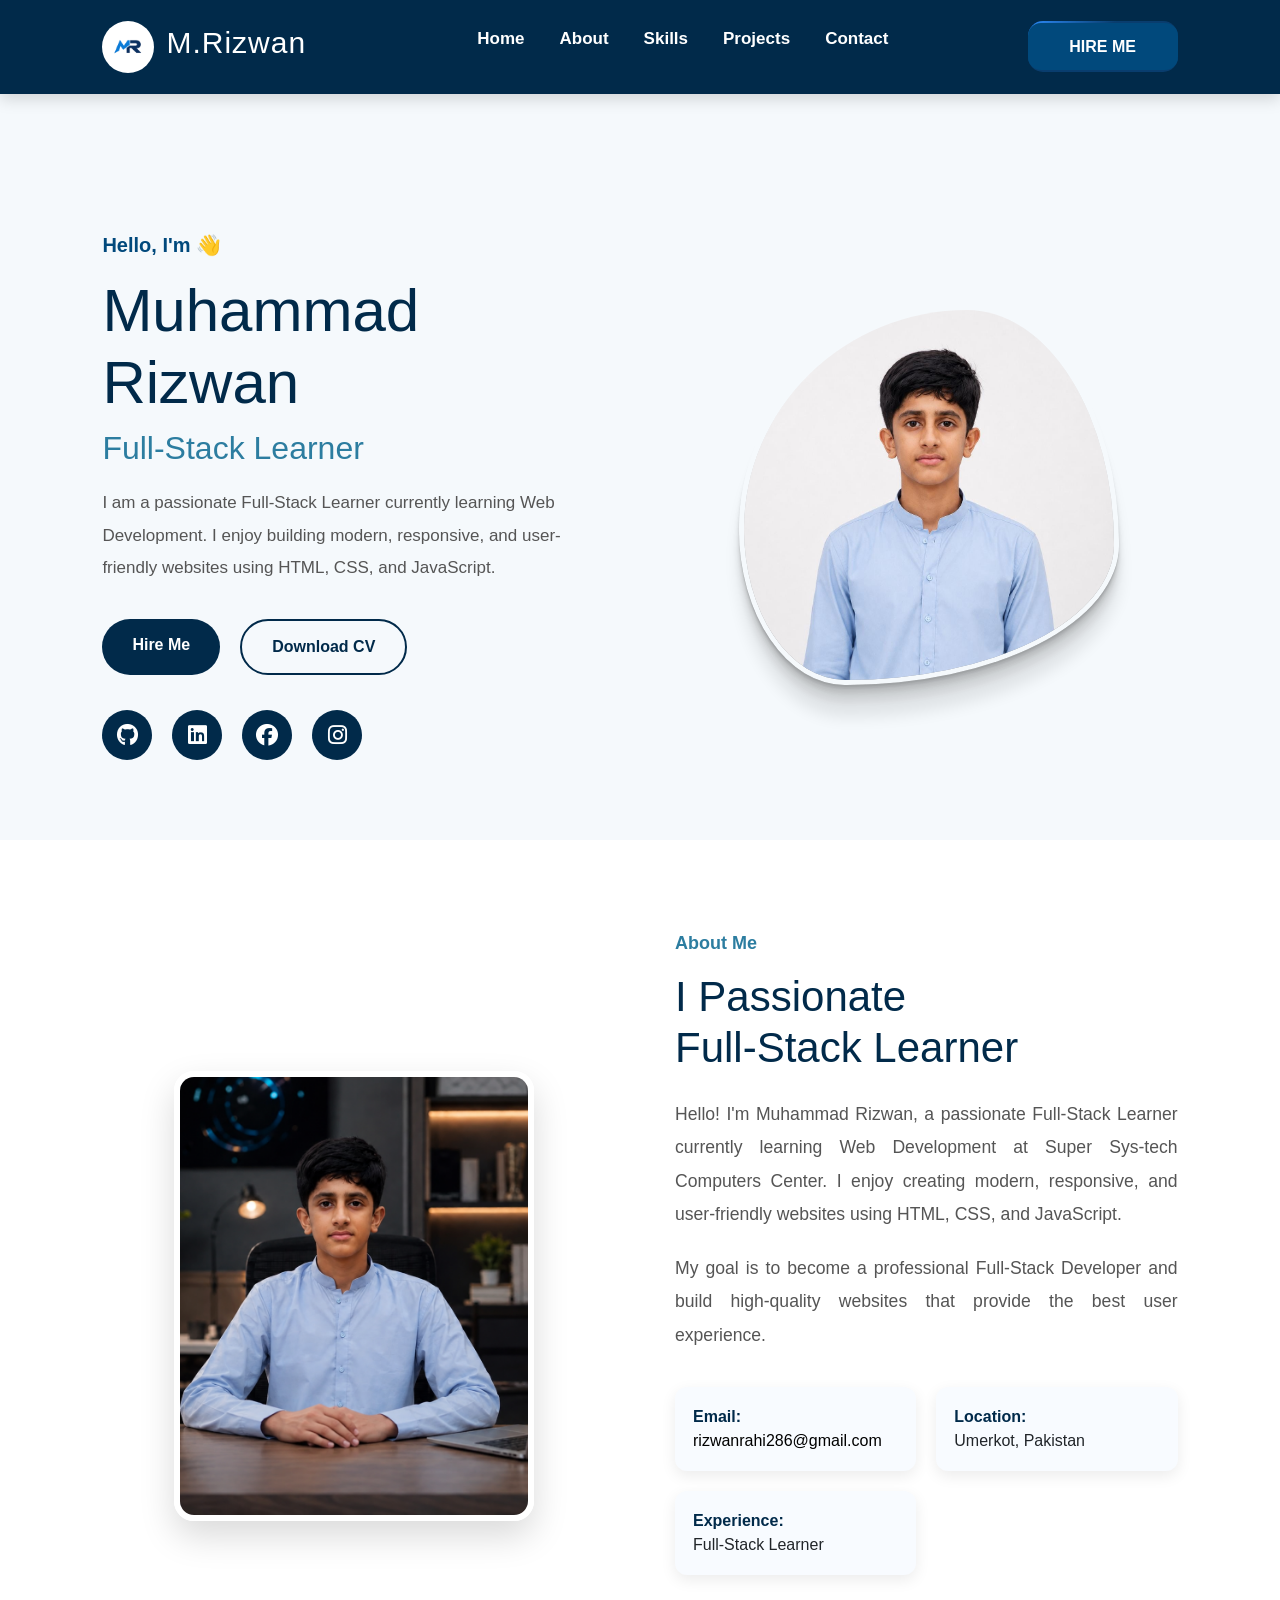
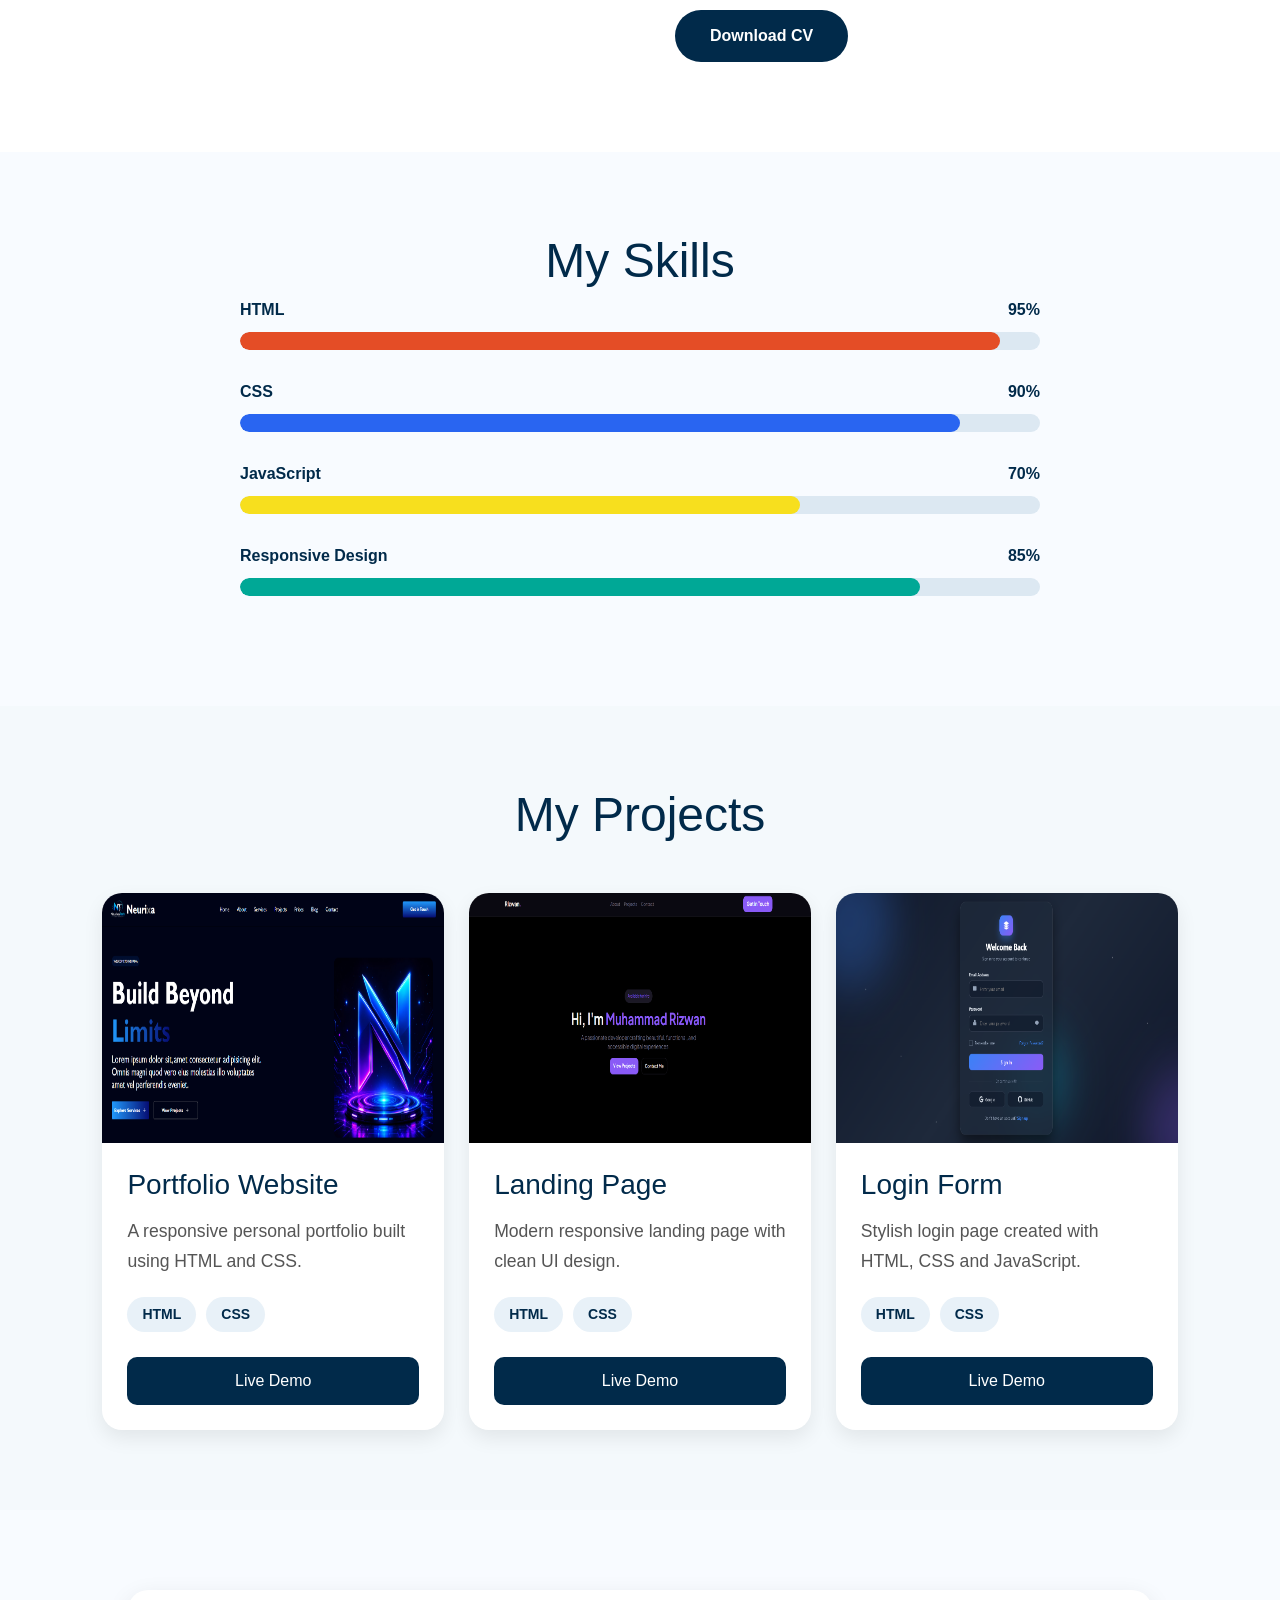
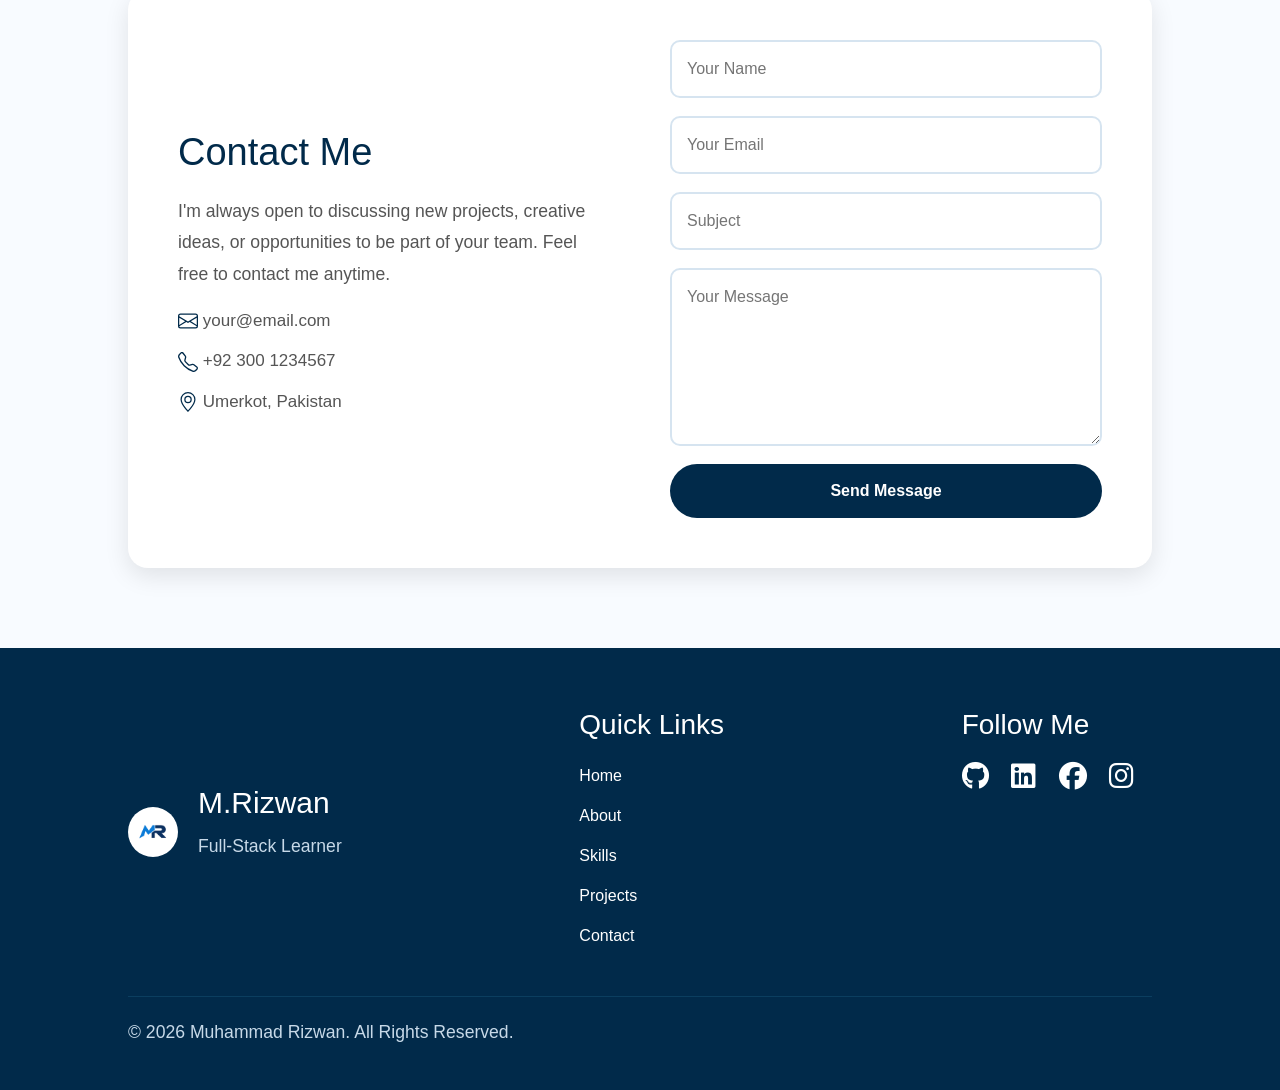
==== commit e2d032bf: "Update" ====
--- a/index.html
+++ b/index.html
@@ -33,7 +33,7 @@
 
         <div class="menu-toggle">
 
-            <i class="fas fa-bars"></i>
+            <i class="fas fa-plus"></i>
 
         </div>
 
@@ -450,10 +450,21 @@
         });
 
         var backToTopBtn = document.getElementById('backToTopBtn');
+        function updateBackToTopBtn() {
+            if (!backToTopBtn) return;
+            if (window.scrollY > 100) {
+                backToTopBtn.classList.remove('hidden');
+            } else {
+                backToTopBtn.classList.add('hidden');
+            }
+        }
+
         if (backToTopBtn) {
             backToTopBtn.addEventListener('click', function () {
                 window.scrollTo({ top: 0, behavior: 'smooth' });
             });
+            window.addEventListener('scroll', updateBackToTopBtn);
+            updateBackToTopBtn();
         }
 
         const skillsObserver = new IntersectionObserver((entries) => {
@@ -554,9 +565,14 @@
 
         const menuToggle = document.querySelector(".menu-toggle");
         const navbar = document.querySelector(".navbar");
+        const menuIcon = menuToggle.querySelector("i");
 
         menuToggle.addEventListener("click", () => {
-            navbar.classList.toggle("active");
+            const isActive = navbar.classList.toggle("active");
+            if (menuIcon) {
+                menuIcon.classList.toggle("fa-plus", !isActive);
+                menuIcon.classList.toggle("fa-times", isActive);
+            }
         });
 
         // Menu item پر click ہونے کے بعد menu بند ہو جائے
@@ -564,6 +580,10 @@
         document.querySelectorAll(".navbar a").forEach(link => {
             link.addEventListener("click", () => {
                 navbar.classList.remove("active");
+                if (menuIcon) {
+                    menuIcon.classList.add("fa-plus");
+                    menuIcon.classList.remove("fa-times");
+                }
             });
         });
 
--- a/style.css
+++ b/style.css
@@ -497,7 +497,7 @@
 
      box-shadow: 0 15px 35px rgba(0, 0, 0, .18);
 
-     animation: shapeMorph 2s linear infinite alternate;
+     animation: shapeMorph 1s linear infinite;
 
  }
 
@@ -519,19 +519,27 @@
 
  @keyframes shapeMorph {
      0% {
-         border-radius: 20% 50% 50% 20% / 30% 55% 45% 70%;
-     }
-
-     50% {
-         border-radius: 45% 25% 55% 35% / 40% 60% 30% 70%;
-     }
-
-     75% {
-         border-radius: 35% 65% 25% 55% / 50% 30% 70% 40%;
+         border-radius: 60% 40% 72% 28% / 59% 63% 37% 41%;
+     }
+
+     20% {
+         border-radius: 57% 43% 69% 31% / 61% 60% 40% 39%;
+     }
+
+     40% {
+         border-radius: 43% 50% 55% 45% / 70% 55% 45% 20%;
+     }
+
+     60% {
+         border-radius: 58% 42% 68% 32% / 62% 61% 39% 38%;
+     }
+
+     80% {
+         border-radius: 62% 38% 74% 26% / 58% 64% 36% 42%;
      }
 
      100% {
-         border-radius: 60% 30% 40% 70% / 35% 50% 55% 40%;
+         border-radius: 60% 40% 72% 28% / 59% 63% 37% 41%;
      }
  }
 
@@ -1417,7 +1425,9 @@
 
      transition: width 0.3s ease,
          background-color 0.3s ease,
-         border-radius 0.3s ease;
+         border-radius 0.3s ease,
+         opacity 0.3s ease,
+         transform 0.3s ease;
 
      overflow: hidden;
 
@@ -1429,6 +1439,12 @@
      z-index: 9999;
  }
 
+ .button.hidden {
+     opacity: 0;
+     visibility: hidden;
+     transform: translateY(50px);
+     pointer-events: none;
+ }
 
 
  .svgIcon {
@@ -1544,31 +1560,6 @@
      /* box-shadow: rgba(0, 0, 0, 0.17) 0px -23px 25px 0px inset, rgba(0, 0, 0, 0.15) 0px -36px 30px 0px inset, rgba(0, 0, 0, 0.1) 0px -79px 40px 0px inset, rgba(0, 0, 0, 0.06) 0px 2px 1px, rgba(0, 0, 0, 0.09) 0px 4px 2px, rgba(0, 0, 0, 0.09) 0px 8px 4px, rgba(0, 0, 0, 0.09) 0px 16px 8px, rgba(0, 0, 0, 0.09) 0px 32px 16px; */
  }
 
- @keyframes shapeMorph {
-     0% {
-         border-radius: 60% 40% 72% 28% / 59% 63% 37% 41%;
-     }
-
-     20% {
-         border-radius: 57% 43% 69% 31% / 61% 60% 40% 39%;
-     }
-
-     40% {
-         border-radius: 63% 37% 75% 25% / 57% 66% 34% 43%;
-     }
-
-     60% {
-         border-radius: 58% 42% 68% 32% / 62% 61% 39% 38%;
-     }
-
-     80% {
-         border-radius: 62% 38% 74% 26% / 58% 64% 36% 42%;
-     }
-
-     100% {
-         border-radius: 60% 40% 72% 28% / 59% 63% 37% 41%;
-     }
- }
 
  @keyframes border {
      0% {
@@ -1709,8 +1700,9 @@
          align-items: center;
      }
 
-     .hire-btn {
-         display: none;
+     .hire-btn,
+     .user-profile {
+         display: none !important;
      }
 
      .home,
@@ -1740,7 +1732,7 @@
 
      .contact-container {
          flex-direction: column;
-         padding: 30px;
+         padding: 10px;
      }
 
      .footer-container,
@@ -1796,7 +1788,7 @@
 
      .home-image img,
      .about-image img {
-         max-width: 230px;
+         max-width: 330px;
      }
 
      .contact-info h2 {
@@ -1957,5 +1949,25 @@
      }
  }
 
+ /* home-image-updates */
+
+ @media (max-width: 767px) {
+     .user-profile {
+         display: none !important;
+     }
+ }
+
+ @media (max-width: 767px) {
+     .home-image img {
+         animation-name: border;
+         animation-duration: 3s;
+         animation-timing-function: linear;
+         animation-iteration-count: infinite;
+
+         border-radius: 48% 52% 50% 50% / 42% 41% 59% 58%;
+     }
+ }
+ 
+
 
  /* From Uiverse.io by xXJollyHAKERXx */
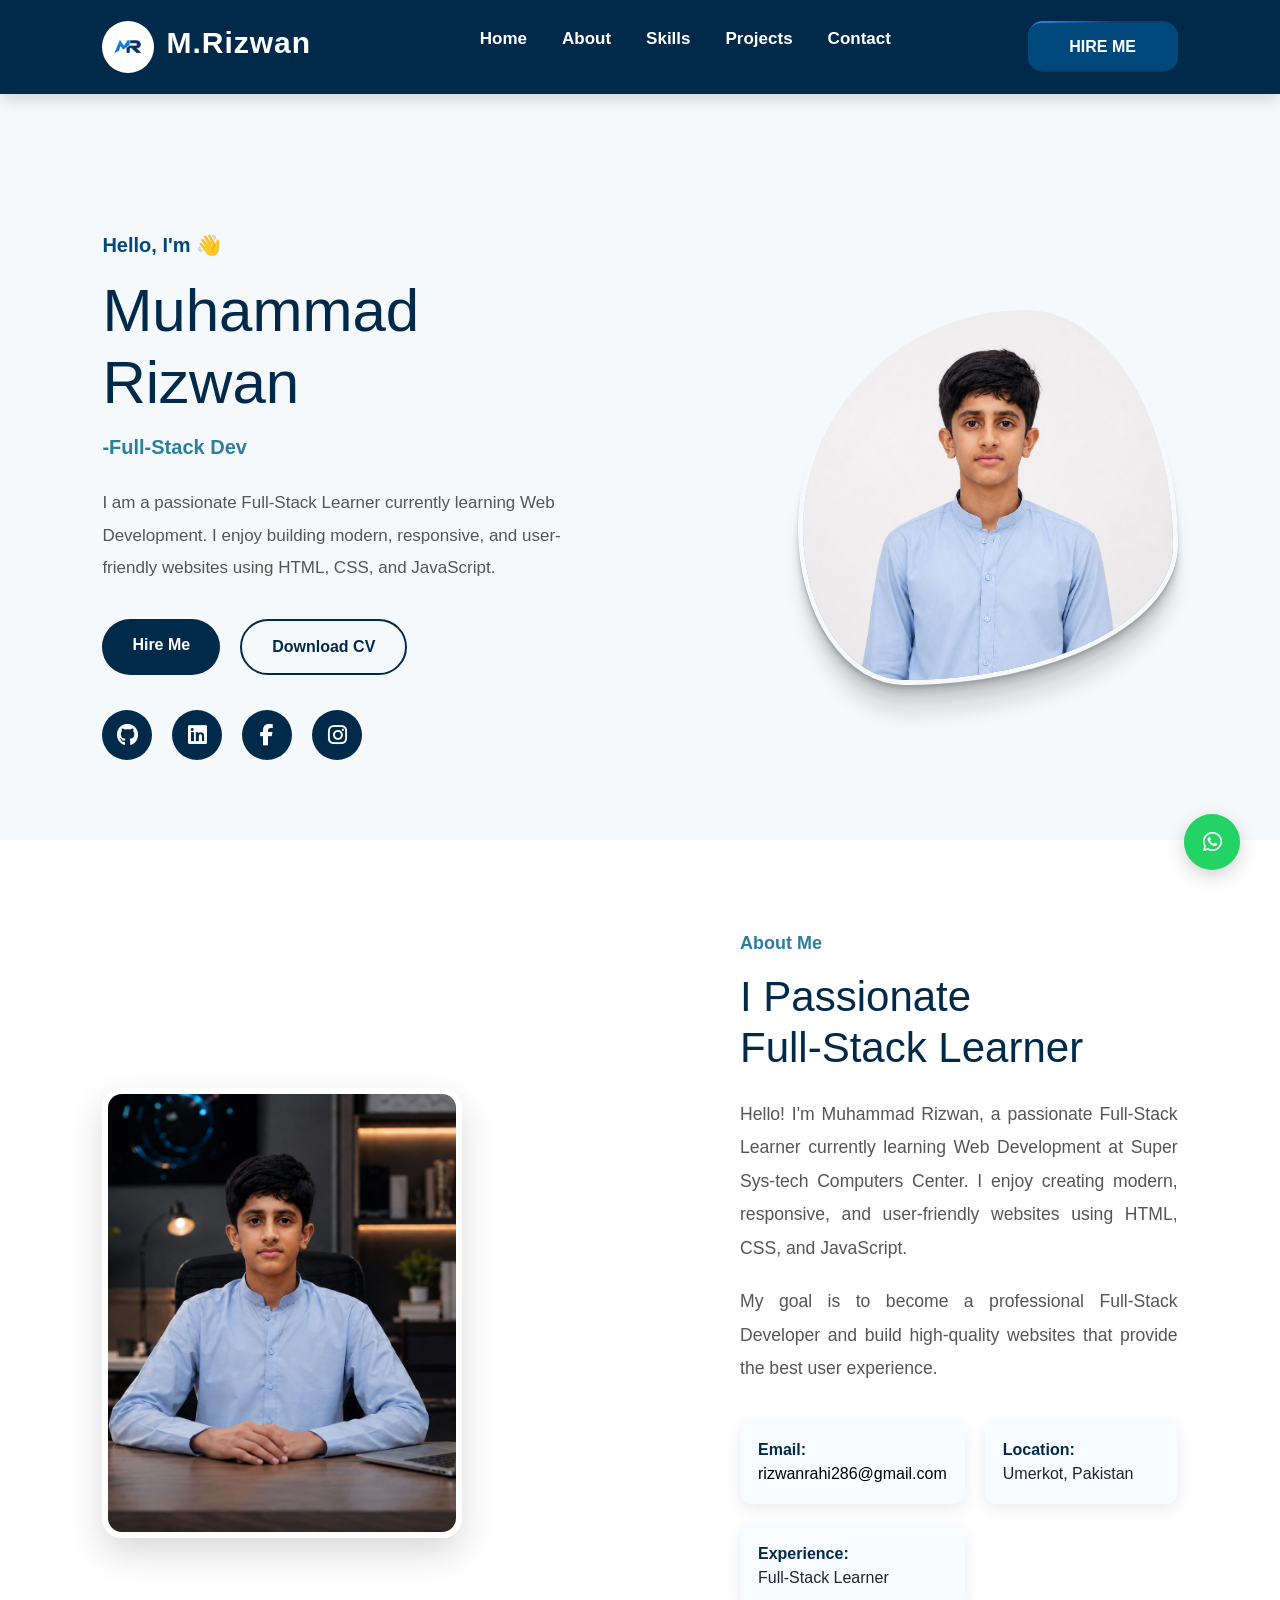
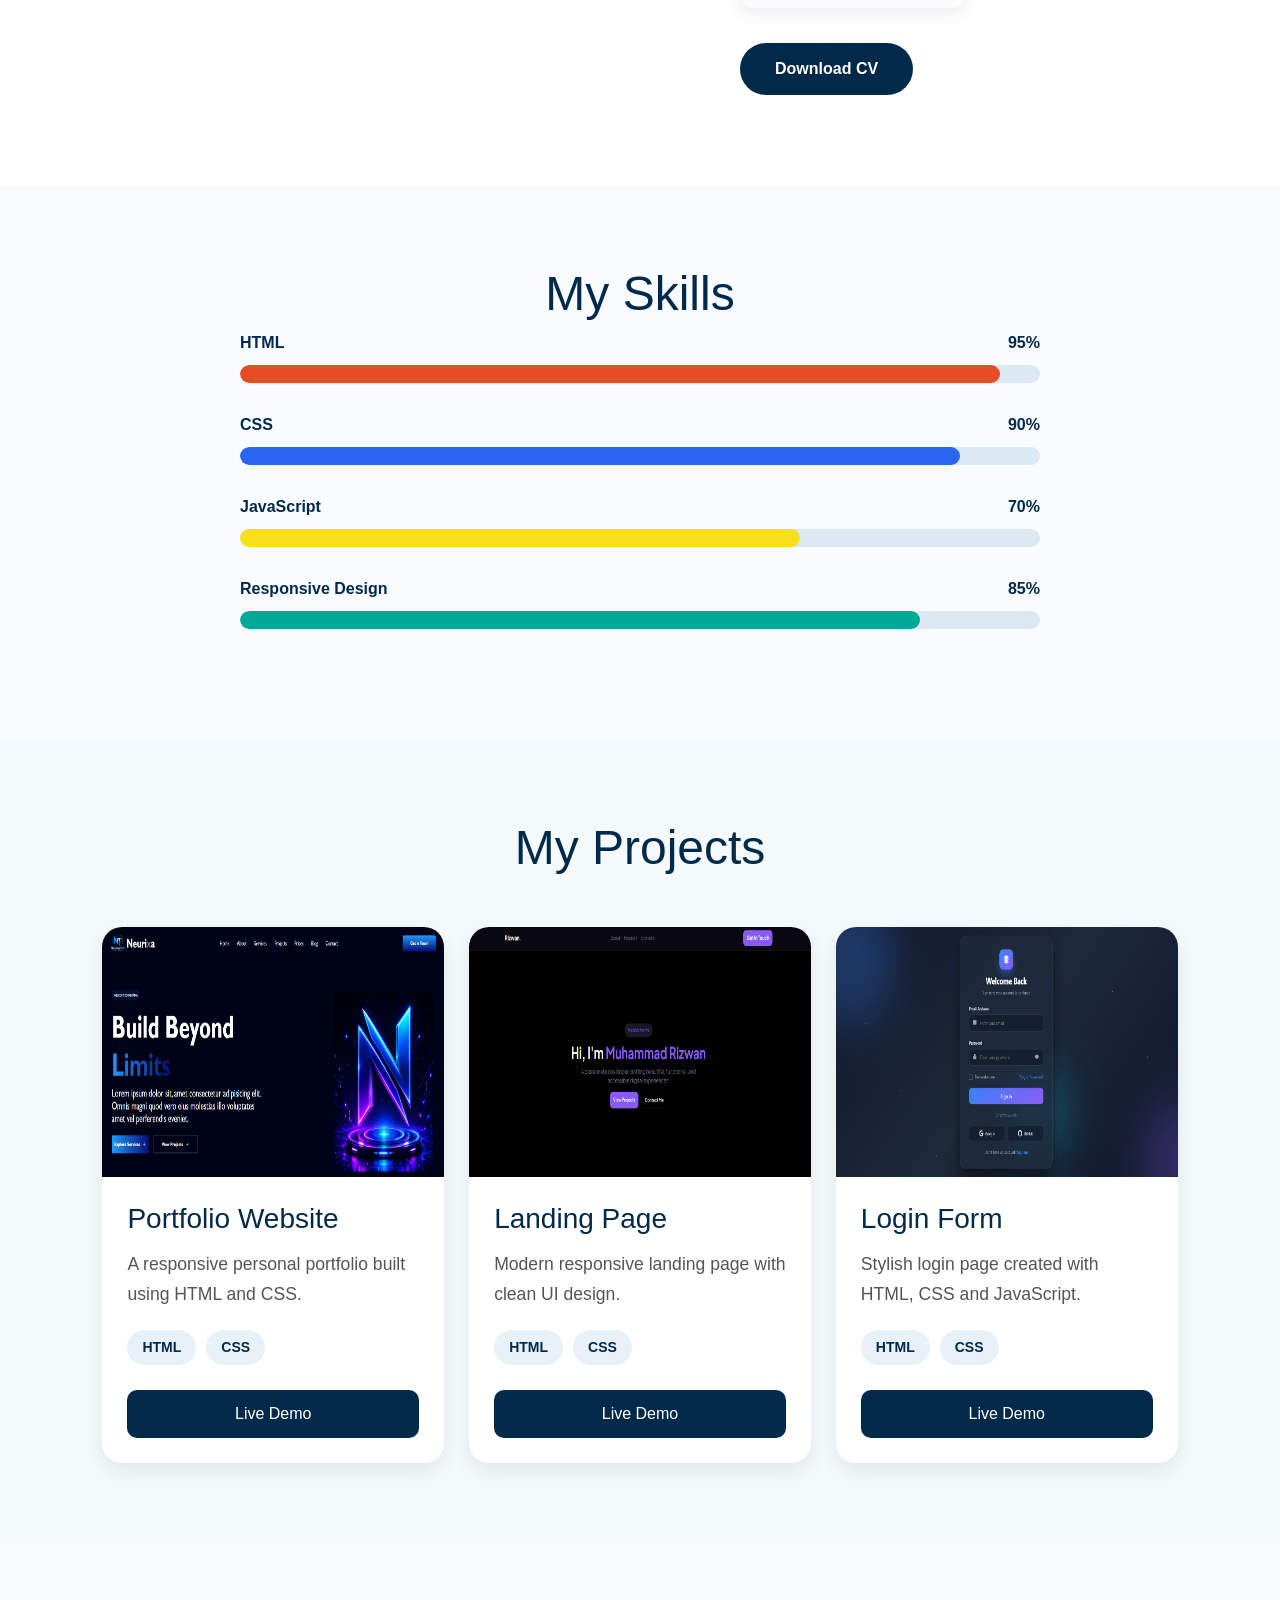
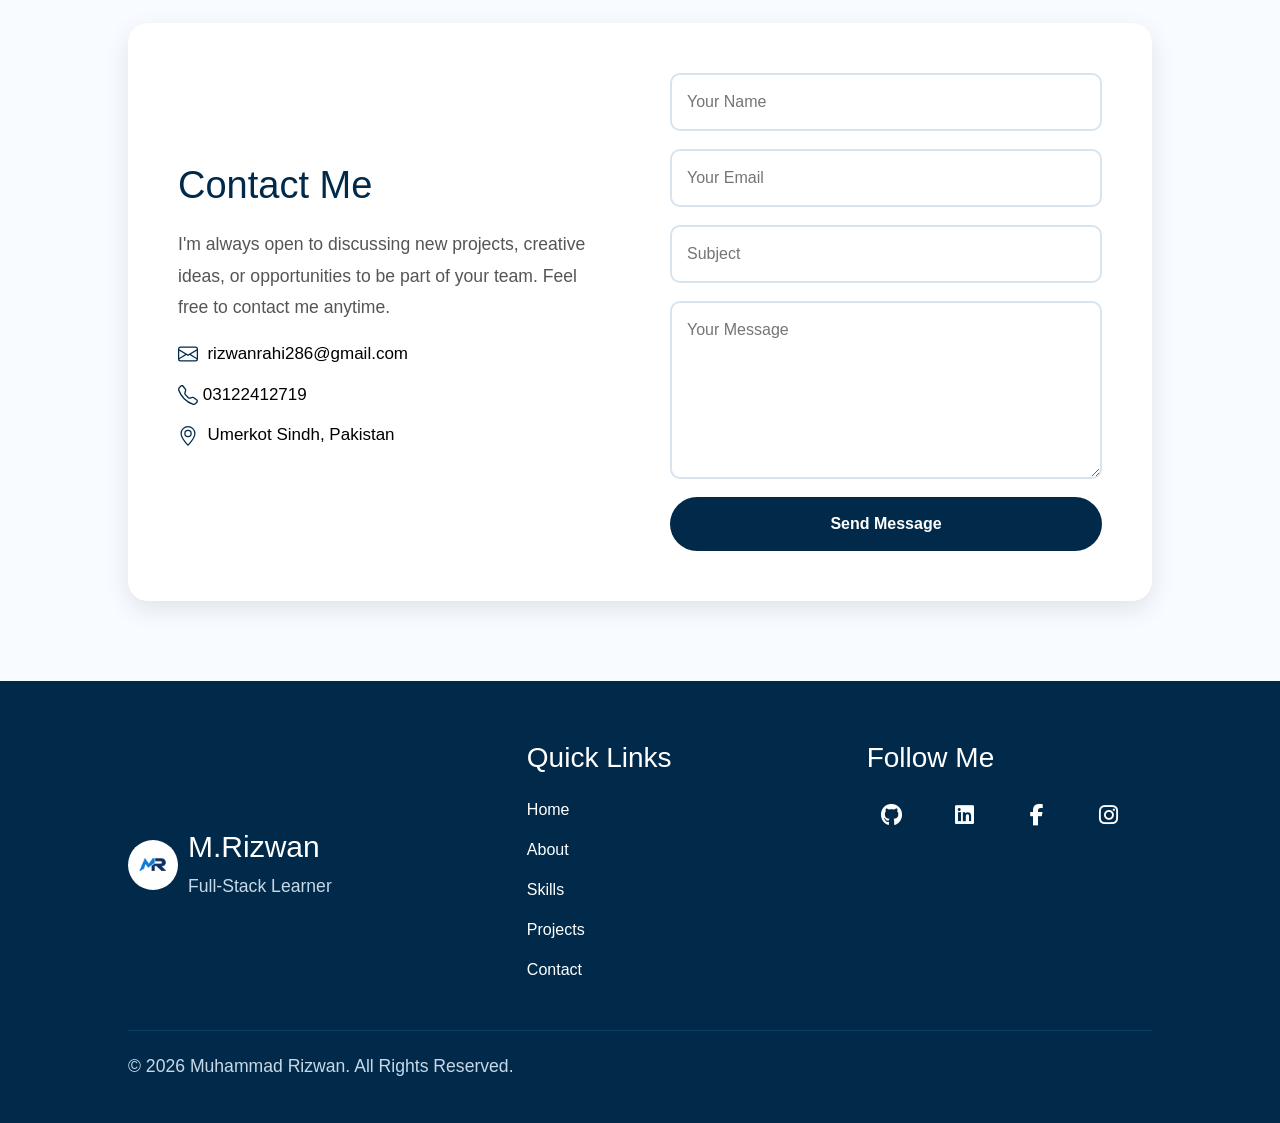
==== commit 29018e16: "update" ====
--- a/index.html
+++ b/index.html
@@ -33,7 +33,7 @@
 
         <div class="menu-toggle">
 
-            <i class="fas fa-plus"></i>
+            <i class="fa-solid fa-bars"></i>
 
         </div>
 
@@ -50,6 +50,14 @@
                 <li><a href="#projects">Projects</a></li>
 
                 <li><a href="#contact">Contact</a></li>
+
+                <li class="mobile-menu-profile">
+                    <div class="user-profile mobile-menu-profile">
+                        <div class="user-profile-inner">
+                            <a href="mailto:rizwanrahi286@gmail.com">HIRE ME</a>
+                        </div>
+                    </div>
+                </li>
 
             </ul>
 
@@ -60,7 +68,7 @@
         <!-- From Uiverse.io by reglobby -->
         <div aria-label="User Login Button" tabindex="0" role="button" class="user-profile">
             <div class="user-profile-inner">
-                <a href="#contact">HIRE ME</a>
+                <a href="mailto:rizwanrahi286@gmail.com">HIRE ME</a>
             </div>
         </div>
 
@@ -79,7 +87,7 @@
 
                 <h1>Muhammad Rizwan</h1>
 
-                <h2>Full-Stack Learner</h2>
+                <h2><span class="word">Front-End Developer</span></h2>
 
                 <p>
                     I am a passionate Full-Stack Learner currently learning
@@ -99,13 +107,13 @@
 
                 <div class="social-icons">
 
-                    <a href="#"><i class="fa-brands fa-github"></i></a>
-
-                    <a href="#"><i class="fa-brands fa-linkedin"></i></a>
-
-                    <a href="#"><i class="fa-brands fa-facebook"></i></a>
-
-                    <a href="#"><i class="fa-brands fa-instagram"></i></a>
+                    <a href="#" data-tooltip="GitHub" aria-label="GitHub"><i class="fa-brands fa-github"></i></a>
+
+                    <a href="#" data-tooltip="LinkedIn" aria-label="LinkedIn"><i class="fa-brands fa-linkedin"></i></a>
+
+                    <a href="#" data-tooltip="Facebook" aria-label="Facebook"><i class="fa-brands fa-facebook-f"></i></a>
+
+                    <a href="#" data-tooltip="Instagram" aria-label="Instagram"><i class="fa-brands fa-instagram"></i></a>
 
                 </div>
             </div>
@@ -343,16 +351,26 @@
                 </p>
 
                 <div class="contact-details">
-                    <p><strong> <svg xmlns="http://www.w3.org/2000/svg" width="20" height="20" fill="#012A4A" class="bi bi-envelope" viewBox="0 0 16 16">
-  <path d="M0 4a2 2 0 0 1 2-2h12a2 2 0 0 1 2 2v8a2 2 0 0 1-2 2H2a2 2 0 0 1-2-2zm2-1a1 1 0 0 0-1 1v.217l7 4.2 7-4.2V4a1 1 0 0 0-1-1zm13 2.383-4.708 2.825L15 11.105zm-.034 6.876-5.64-3.471L8 9.583l-1.326-.795-5.64 3.47A1 1 0 0 0 2 13h12a1 1 0 0 0 .966-.741M1 11.105l4.708-2.897L1 5.383z"/>
-</svg> </strong> your@email.com</p>
-                    <p><strong><svg xmlns="http://www.w3.org/2000/svg" width="20" height="20" fill="#012A4A" class="bi bi-telephone" viewBox="0 0 16 16">
-  <path d="M3.654 1.328a.678.678 0 0 0-1.015-.063L1.605 2.3c-.483.484-.661 1.169-.45 1.77a17.6 17.6 0 0 0 4.168 6.608 17.6 17.6 0 0 0 6.608 4.168c.601.211 1.286.033 1.77-.45l1.034-1.034a.678.678 0 0 0-.063-1.015l-2.307-1.794a.68.68 0 0 0-.58-.122l-2.19.547a1.75 1.75 0 0 1-1.657-.459L5.482 8.062a1.75 1.75 0 0 1-.46-1.657l.548-2.19a.68.68 0 0 0-.122-.58zM1.884.511a1.745 1.745 0 0 1 2.612.163L6.29 2.98c.329.423.445.974.315 1.494l-.547 2.19a.68.68 0 0 0 .178.643l2.457 2.457a.68.68 0 0 0 .644.178l2.189-.547a1.75 1.75 0 0 1 1.494.315l2.306 1.794c.829.645.905 1.87.163 2.611l-1.034 1.034c-.74.74-1.846 1.065-2.877.702a18.6 18.6 0 0 1-7.01-4.42 18.6 18.6 0 0 1-4.42-7.009c-.362-1.03-.037-2.137.703-2.877z"/>
-</svg> </strong> +92 300 1234567</p>
-                    <p><strong><svg xmlns="http://www.w3.org/2000/svg" width="20" height="20" fill="#012A4A" class="bi bi-geo-alt" viewBox="0 0 16 16">
-  <path d="M12.166 8.94c-.524 1.062-1.234 2.12-1.96 3.07A32 32 0 0 1 8 14.58a32 32 0 0 1-2.206-2.57c-.726-.95-1.436-2.008-1.96-3.07C3.304 7.867 3 6.862 3 6a5 5 0 0 1 10 0c0 .862-.305 1.867-.834 2.94M8 16s6-5.686 6-10A6 6 0 0 0 2 6c0 4.314 6 10 6 10"/>
-  <path d="M8 8a2 2 0 1 1 0-4 2 2 0 0 1 0 4m0 1a3 3 0 1 0 0-6 3 3 0 0 0 0 6"/>
-</svg></strong> Umerkot, Pakistan</p>
+                    <p><strong> <svg xmlns="http://www.w3.org/2000/svg" width="20" height="20" fill="#012A4A"
+                                class="bi bi-envelope" viewBox="0 0 16 16">
+                                <path
+                                    d="M0 4a2 2 0 0 1 2-2h12a2 2 0 0 1 2 2v8a2 2 0 0 1-2 2H2a2 2 0 0 1-2-2zm2-1a1 1 0 0 0-1 1v.217l7 4.2 7-4.2V4a1 1 0 0 0-1-1zm13 2.383-4.708 2.825L15 11.105zm-.034 6.876-5.64-3.471L8 9.583l-1.326-.795-5.64 3.47A1 1 0 0 0 2 13h12a1 1 0 0 0 .966-.741M1 11.105l4.708-2.897L1 5.383z" />
+                            </svg>&nbsp; </strong> <a
+                            href="mailto:rizwanrahi286@gmail.com?subject=Website%20Inquiry&body=Hello%20Muhammad%20Rizwan,">
+                            rizwanrahi286@gmail.com
+                        </a> </p>
+                    <p><strong><svg xmlns="http://www.w3.org/2000/svg" width="20" height="20" fill="#012A4A"
+                                class="bi bi-telephone" viewBox="0 0 16 16">
+                                <path
+                                    d="M3.654 1.328a.678.678 0 0 0-1.015-.063L1.605 2.3c-.483.484-.661 1.169-.45 1.77a17.6 17.6 0 0 0 4.168 6.608 17.6 17.6 0 0 0 6.608 4.168c.601.211 1.286.033 1.77-.45l1.034-1.034a.678.678 0 0 0-.063-1.015l-2.307-1.794a.68.68 0 0 0-.58-.122l-2.19.547a1.75 1.75 0 0 1-1.657-.459L5.482 8.062a1.75 1.75 0 0 1-.46-1.657l.548-2.19a.68.68 0 0 0-.122-.58zM1.884.511a1.745 1.745 0 0 1 2.612.163L6.29 2.98c.329.423.445.974.315 1.494l-.547 2.19a.68.68 0 0 0 .178.643l2.457 2.457a.68.68 0 0 0 .644.178l2.189-.547a1.75 1.75 0 0 1 1.494.315l2.306 1.794c.829.645.905 1.87.163 2.611l-1.034 1.034c-.74.74-1.846 1.065-2.877.702a18.6 18.6 0 0 1-7.01-4.42 18.6 18.6 0 0 1-4.42-7.009c-.362-1.03-.037-2.137.703-2.877z" />
+                            </svg> </strong> <a href="tel:+923122412719" target="_blank">03122412719</a></p>
+                    <p><strong><svg xmlns="http://www.w3.org/2000/svg" width="20" height="20" fill="#012A4A"
+                                class="bi bi-geo-alt" viewBox="0 0 16 16">
+                                <path
+                                    d="M12.166 8.94c-.524 1.062-1.234 2.12-1.96 3.07A32 32 0 0 1 8 14.58a32 32 0 0 1-2.206-2.57c-.726-.95-1.436-2.008-1.96-3.07C3.304 7.867 3 6.862 3 6a5 5 0 0 1 10 0c0 .862-.305 1.867-.834 2.94M8 16s6-5.686 6-10A6 6 0 0 0 2 6c0 4.314 6 10 6 10" />
+                                <path d="M8 8a2 2 0 1 1 0-4 2 2 0 0 1 0 4m0 1a3 3 0 1 0 0-6 3 3 0 0 0 0 6" />
+                            </svg>&nbsp;</strong> <a href="https://maps.app.goo.gl/BQXahHkJn5XS3NJu8"
+                            target="_blank">Umerkot Sindh, Pakistan</a></p>
                 </div>
 
             </div>
@@ -406,13 +424,13 @@
             <div class="footer-social">
 
                 <h3>Follow Me</h3>
-                <a href="#"><i class="fa-brands fa-github"></i></a>
-
-                <a href="#"><i class="fa-brands fa-linkedin"></i></a>
-
-                <a href="#"><i class="fa-brands fa-facebook"></i></a>
-
-                <a href="#"><i class="fa-brands fa-instagram"></i></a>
+                <a href="#" aria-label="GitHub"><i class="fa-brands fa-github"></i></a>
+
+                <a href="#" aria-label="LinkedIn"><i class="fa-brands fa-linkedin"></i></a>
+
+                <a href="#" aria-label="Facebook"><i class="fa-brands fa-facebook-f"></i></a>
+
+                <a href="#" aria-label="Instagram"><i class="fa-brands fa-instagram"></i></a>
 
 
             </div>
@@ -427,13 +445,19 @@
                 © 2026 Muhammad Rizwan. All Rights Reserved.
             </p>
 
-            <button class="button" id="backToTopBtn" aria-label="Back to Top">
+            <button class="button hidden" id="backToTopBtn" aria-label="Back to Top">
                 <svg class="svgIcon" viewBox="0 0 384 512" aria-hidden="true">
                     <path
                         d="M214.6 41.4c-12.5-12.5-32.8-12.5-45.3 0l-160 160c-12.5 12.5-12.5 32.8 0 45.3s32.8 12.5 45.3 0L160 141.2V448c0 17.7 14.3 32 32 32s32-14.3 32-32V141.2L329.4 246.6c12.5 12.5 32.8 12.5 45.3 0s12.5-32.8 0-45.3l-160-160z">
                     </path>
                 </svg>
             </button>
+            <!-- WhatsApp floating button -->
+            <a id="whatsappBtn" class="whatsapp-btn" href="https://wa.me/923122412719" target="_blank"
+                rel="noopener noreferrer" aria-label="Chat on WhatsApp">
+                <span class="whatsapp-tooltip" role="status">Have a question? Let's chat!</span>
+                <i class="fa-brands fa-whatsapp" aria-hidden="true"></i>
+            </a>
 
         </div>
 
@@ -450,21 +474,51 @@
         });
 
         var backToTopBtn = document.getElementById('backToTopBtn');
-        function updateBackToTopBtn() {
-            if (!backToTopBtn) return;
-            if (window.scrollY > 100) {
-                backToTopBtn.classList.remove('hidden');
-            } else {
-                backToTopBtn.classList.add('hidden');
-            }
-        }
-
         if (backToTopBtn) {
             backToTopBtn.addEventListener('click', function () {
                 window.scrollTo({ top: 0, behavior: 'smooth' });
             });
-            window.addEventListener('scroll', updateBackToTopBtn);
-            updateBackToTopBtn();
+
+            const homeEl = document.querySelector('.home');
+            const aboutEl = document.querySelector('.about');
+            const skillsEl = document.querySelector('.skills');
+            const projectsEl = document.querySelector('.projects');
+            const contactEl = document.querySelector('.contact');
+            const footerEl = document.querySelector('footer');
+
+            let homeVisible = false;
+            let aboutVisible = false;
+            let skillsVisible = false;
+            let projectsVisible = false;
+            let contactVisible = false;
+            let footerVisible = false;
+
+            const updateBackBtnVisibility = () => {
+                // show only when user is in skills, projects, contact, or footer
+                if (skillsVisible || projectsVisible || contactVisible || footerVisible) {
+                    backToTopBtn.classList.remove('hidden');
+                } else {
+                    backToTopBtn.classList.add('hidden');
+                }
+            };
+
+            const observe = (el, setter, threshold = 0.25) => {
+                if (!el) return;
+                const obs = new IntersectionObserver((entries) => {
+                    entries.forEach(entry => {
+                        setter(entry.isIntersecting);
+                        updateBackBtnVisibility();
+                    });
+                }, { threshold });
+                obs.observe(el);
+            };
+
+            observe(homeEl, (v) => homeVisible = v, 0.25);
+            observe(aboutEl, (v) => aboutVisible = v, 0.25);
+            observe(skillsEl, (v) => skillsVisible = v, 0.2);
+            observe(projectsEl, (v) => projectsVisible = v, 0.2);
+            observe(contactEl, (v) => contactVisible = v, 0.2);
+            observe(footerEl, (v) => footerVisible = v, 0.01);
         }
 
         const skillsObserver = new IntersectionObserver((entries) => {
@@ -570,7 +624,7 @@
         menuToggle.addEventListener("click", () => {
             const isActive = navbar.classList.toggle("active");
             if (menuIcon) {
-                menuIcon.classList.toggle("fa-plus", !isActive);
+                menuIcon.classList.toggle("fa-bars", !isActive);
                 menuIcon.classList.toggle("fa-times", isActive);
             }
         });
@@ -581,12 +635,58 @@
             link.addEventListener("click", () => {
                 navbar.classList.remove("active");
                 if (menuIcon) {
-                    menuIcon.classList.add("fa-plus");
+                    menuIcon.classList.add("fa-bars");
                     menuIcon.classList.remove("fa-times");
                 }
             });
         });
 
+        const words = ['-Full-Stack Dev', '-Web Developer', '-WordPress Developer', '-Learning Javascript'];
+        let part;
+        let i = 0;
+        let offset = 0;
+        const len = words.length;
+        let forwards = true;
+        let skip_count = 0;
+        const skip_delay = 15;
+        const speed = 90;
+        const wordflick = () => {
+            setInterval(() => {
+                if (forwards) {
+                    if (offset >= words[i].length) {
+                        ++skip_count;
+                        if (skip_count === skip_delay) {
+                            forwards = false;
+                            skip_count = 0;
+                        }
+                    }
+                } else {
+                    if (offset === 0) {
+                        forwards = true;
+                        i++;
+                        offset = 0;
+                        if (i >= len) {
+                            i = 0;
+                        }
+                    }
+                }
+                part = words[i].substring(0, offset);
+                if (skip_count === 0) {
+                    if (forwards) {
+                        offset++;
+                    } else {
+                        offset--;
+                    }
+                }
+                const wordEl = document.querySelector('.word');
+                if (wordEl) {
+                    wordEl.textContent = part;
+                }
+            }, speed);
+        };
+
+        document.addEventListener('DOMContentLoaded', wordflick);
+
     </script>
 
 </body>
--- a/style.css
+++ b/style.css
@@ -76,6 +76,7 @@
 
  }
 
+
  /* Logo Text */
 
  .logo h1 {
@@ -84,6 +85,8 @@
 
      font-size: 30px;
 
+     font-weight: bold;
+
      letter-spacing: 1px;
 
      cursor: pointer;
@@ -100,6 +103,12 @@
 
  /* ===== Navbar ===== */
 
+ .navbar {
+     flex: 1;
+     display: flex;
+     justify-content: center;
+ }
+
  .navbar ul {
 
      display: flex;
@@ -116,6 +125,8 @@
 
      text-decoration: none;
 
+     display: flex;
+
      font-size: 17px;
 
      font-weight: 600;
@@ -152,6 +163,19 @@
 
      width: 100%;
 
+ }
+
+ .navbar ul li.mobile-menu-profile a::after {
+     display: none;
+ }
+
+ .navbar ul li.mobile-menu-profile a:hover::after {
+     width: 0;
+ }
+
+ .navbar ul li.mobile-menu-profile a:hover {
+     color: #ffffff;
+     text-decoration: none;
  }
 
  .navbar ul li a:hover {
@@ -288,11 +312,11 @@
 
      display: flex;
 
-     justify-content: space-between;
+     justify-content: center;
 
      align-items: center;
 
-     gap: 80px;
+     gap: 90px;
 
 
  }
@@ -337,7 +361,22 @@
 
      margin-bottom: 20px;
 
- }
+     overflow: hidden;
+
+ }
+
+ .word {
+     display: inline-block;
+     margin: auto;
+     color: #2C7DA0;
+     font-weight: 700;
+     font-size: 20px;
+     font-family: 'Tahoma', sans-serif;
+     overflow: hidden;
+     white-space: nowrap;
+     width: auto;
+ }
+
 
  .home-content p {
 
@@ -453,6 +492,10 @@
 
      transition: .3s;
 
+     position: relative;
+
+     overflow: visible;
+
  }
 
  .social-icons a:hover {
@@ -465,6 +508,124 @@
 
  }
 
+ .footer-social a {
+
+     width: 50px;
+
+     height: 50px;
+
+     border-radius: 50%;
+
+     background: #012A4A;
+
+     color: white;
+
+     display: inline-flex;
+
+     justify-content: center;
+
+     align-items: center;
+
+     text-decoration: none;
+
+     font-size: 22px;
+
+     transition: .3s;
+
+     position: relative;
+
+     overflow: visible;
+
+     margin-right: 12px;
+
+ }
+
+ .footer-social a:hover {
+
+     background: #89C2D9;
+
+     color: #012A4A;
+
+     transform: translateY(-5px);
+
+ }
+
+ .social-icons a[data-tooltip]::after {
+
+     content: attr(data-tooltip);
+
+     position: absolute;
+
+     bottom: calc(100% + 12px);
+
+     left: 50%;
+
+     transform: translateX(-50%) translateY(10px);
+
+     opacity: 0;
+
+     pointer-events: none;
+
+     background: #012A4A;
+
+     color: #ffffff;
+
+     padding: 7px 12px;
+
+     border-radius: 999px;
+
+     white-space: nowrap;
+
+     font-size: 13px;
+
+     font-weight: 500;
+
+     transition: opacity 0.25s ease, transform 0.25s ease;
+
+     z-index: 10;
+
+     box-shadow: 0 10px 25px rgba(0, 0, 0, 0.15);
+
+ }
+
+ .social-icons a[data-tooltip]::before {
+
+     content: "";
+
+     position: absolute;
+
+     bottom: 100%;
+
+     left: 50%;
+
+     transform: translateX(-50%);
+
+     border-width: 6px 6px 0 6px;
+
+     border-style: solid;
+
+     border-color: #012A4A transparent transparent transparent;
+
+     opacity: 0;
+
+     transition: opacity 0.25s ease;
+
+ }
+
+ .social-icons a:hover[data-tooltip]::after {
+
+     opacity: 1;
+
+     transform: translateX(-50%) translateY(0);
+
+ }
+
+ .social-icons a:hover[data-tooltip]::before {
+
+     opacity: 1;
+
+ }
+
  /* Profile Image */
 
  .home-image {
@@ -473,7 +634,7 @@
 
      display: flex;
 
-     justify-content: center;
+     justify-content: end;
 
      opacity: 0;
 
@@ -615,7 +776,7 @@
 
      justify-content: space-between;
 
-     gap: 70px;
+     gap: 200px;
 
      flex-wrap: wrap;
 
@@ -627,7 +788,7 @@
 
      display: flex;
 
-     justify-content: center;
+     justify-content: start;
 
      opacity: 0;
 
@@ -1146,6 +1307,11 @@
  .contact-details p {
      margin: 10px 0;
      font-size: 17px;
+ }
+
+ .contact-details a{
+    text-decoration: none;
+    color: black;
  }
 
 
@@ -1233,14 +1399,25 @@
 
      display: flex;
 
+     justify-content: center;
+
      align-items: center;
 
-
-     gap: 20px;
+     gap: 10px;
      /* flex-direction:row; */
 
  }
 
+ .footer-logo>div {
+
+     display: flex;
+
+     flex-direction: column;
+
+     justify-content: center;
+
+ }
+
  .footer-logo img {
 
      width: 50px;
@@ -1261,7 +1438,7 @@
 
      font-size: 30px;
 
-     margin-bottom: 10px;
+     margin: 0 0 6px;
 
  }
 
@@ -1269,6 +1446,8 @@
 
      color: #c7d9e8;
 
+     margin: 0;
+
  }
 
  .footer-links {
@@ -1313,21 +1492,119 @@
 
  .footer-social a {
 
+     width: 50px;
+
+     height: 50px;
+
+     border-radius: 50%;
+
+     background: #012A4A;
+
      color: white;
 
-     font-size: 28px;
+     display: inline-flex;
+
+     justify-content: center;
+
+     align-items: center;
+
+     text-decoration: none;
+
+     font-size: 22px;
 
      margin-right: 18px;
 
      transition: .3s;
 
+     position: relative;
+
+     overflow: visible;
+
  }
 
  .footer-social a:hover {
 
-     color: #5dade2;
-
-     transform: scale(1.2);
+     background: #89C2D9;
+
+     color: #012A4A;
+
+     transform: translateY(-5px);
+
+ }
+
+ .footer-social a[aria-label]::after {
+
+     content: attr(aria-label);
+
+     position: absolute;
+
+     bottom: calc(100% + 12px);
+
+     left: 50%;
+
+     transform: translateX(-50%) translateY(10px);
+
+     opacity: 0;
+
+     pointer-events: none;
+
+     background: #ffffff;
+
+     color: #012A4A;
+
+     padding: 8px 12px;
+
+     border-radius: 999px;
+
+     white-space: nowrap;
+
+     font-size: 13px;
+
+     font-weight: 600;
+
+     transition: opacity 0.25s ease, transform 0.25s ease;
+
+     z-index: 10;
+
+     box-shadow: 0 10px 23px rgba(0, 0, 0, 0.12);
+
+ }
+
+ .footer-social a[aria-label]::before {
+
+     content: "";
+
+     position: absolute;
+
+     bottom: 100%;
+
+     left: 50%;
+
+     transform: translateX(-50%);
+
+     border-width: 6px 6px 0 6px;
+
+     border-style: solid;
+
+     border-color: #ffffff transparent transparent transparent;
+
+     opacity: 0;
+
+     transition: opacity 0.25s ease;
+
+ }
+
+ .footer-social a:hover[aria-label]::after {
+
+     opacity: 1;
+
+     transform: translateX(-50%) translateY(0);
+
+ }
+
+ .footer-social a:hover[aria-label]::before {
+
+     opacity: 1;
 
  }
 
@@ -1439,11 +1716,128 @@
      z-index: 9999;
  }
 
+ /* Back To Top above WhatsApp: right-bottom stack */
+ #backToTopBtn {
+     right: 40px;
+     left: auto;
+     transform: none;
+     bottom: calc(30px + 56px + 12px);
+     /* whatsapp bottom + whatsapp height + gap */
+ }
+
  .button.hidden {
      opacity: 0;
      visibility: hidden;
      transform: translateY(50px);
      pointer-events: none;
+ }
+
+ /* WhatsApp floating button */
+ .whatsapp-btn {
+     position: fixed;
+     right: 40px;
+     left: auto;
+     transform: none;
+     bottom: 30px;
+     width: 56px;
+     height: 56px;
+     border-radius: 50%;
+     background: #25D366;
+     display: flex;
+     align-items: center;
+     justify-content: center;
+     color: white;
+     text-decoration: none;
+     box-shadow: 0 6px 18px rgba(0, 0, 0, 0.18);
+     z-index: 9998;
+     overflow: visible;
+ }
+
+ .whatsapp-btn i {
+     font-size: 22px;
+     position: relative;
+     z-index: 2;
+ }
+
+ /* Pulse/ripple behind icon */
+ .whatsapp-btn::after {
+     content: "";
+     position: absolute;
+     width: 56px;
+     height: 56px;
+     border-radius: 50%;
+     background: rgba(37, 211, 102, 0.18);
+     z-index: 1;
+     animation: whatsapp-pulse 2.4s infinite ease-out;
+ }
+
+ @keyframes whatsapp-pulse {
+     0% {
+         transform: scale(0.9);
+         opacity: 0.6;
+     }
+
+     50% {
+         transform: scale(1.6);
+         opacity: 0.18;
+     }
+
+     100% {
+         transform: scale(2.4);
+         opacity: 0;
+     }
+ }
+
+ /* Tooltip box on hover (desktop) */
+ .whatsapp-tooltip {
+     position: absolute;
+     right: 70px;
+     top: 50%;
+     transform: translateY(-50%);
+     background: rgba(1, 42, 74, 0.95);
+     color: #fff;
+     padding: 8px 12px;
+     border-radius: 8px;
+     font-size: 13px;
+     white-space: nowrap;
+     opacity: 0;
+     pointer-events: none;
+     transition: opacity 0.18s ease, transform 0.18s ease;
+     box-shadow: 0 6px 16px rgba(2, 20, 40, 0.2);
+     z-index: 3;
+ }
+
+ .whatsapp-btn:hover .whatsapp-tooltip {
+     opacity: 1;
+     transform: translateY(-50%) translateX(-6px);
+     pointer-events: auto;
+ }
+
+ /* Hide tooltip on small screens to avoid occlusion */
+ @media (max-width: 600px) {
+     .whatsapp-tooltip {
+         display: none;
+     }
+
+     /* mobile: smaller right-bottom stacking */
+     .whatsapp-btn {
+         right: 20px;
+         bottom: 18px;
+         width: 48px;
+         height: 48px;
+     }
+
+     .whatsapp-btn::after {
+         width: 48px;
+         height: 48px;
+     }
+
+     #backToTopBtn {
+         right: 20px;
+         left: auto;
+         transform: none;
+         bottom: calc(18px + 48px + 10px);
+     }
  }
 
 
@@ -1667,6 +2061,10 @@
         Mobile
 =========================== */
 
+ .mobile-menu-profile {
+     display: none;
+ }
+
  @media (max-width:768px) {
 
      header {
@@ -1703,6 +2101,16 @@
      .hire-btn,
      .user-profile {
          display: none !important;
+     }
+
+     .mobile-menu-profile {
+         display: flex;
+         justify-content: center;
+         width: 50%;
+     }
+
+     .mobile-menu-profile .user-profile {
+         display: flex !important;
      }
 
      .home,
@@ -1967,7 +2375,7 @@
          border-radius: 48% 52% 50% 50% / 42% 41% 59% 58%;
      }
  }
- 
+
 
 
  /* From Uiverse.io by xXJollyHAKERXx */
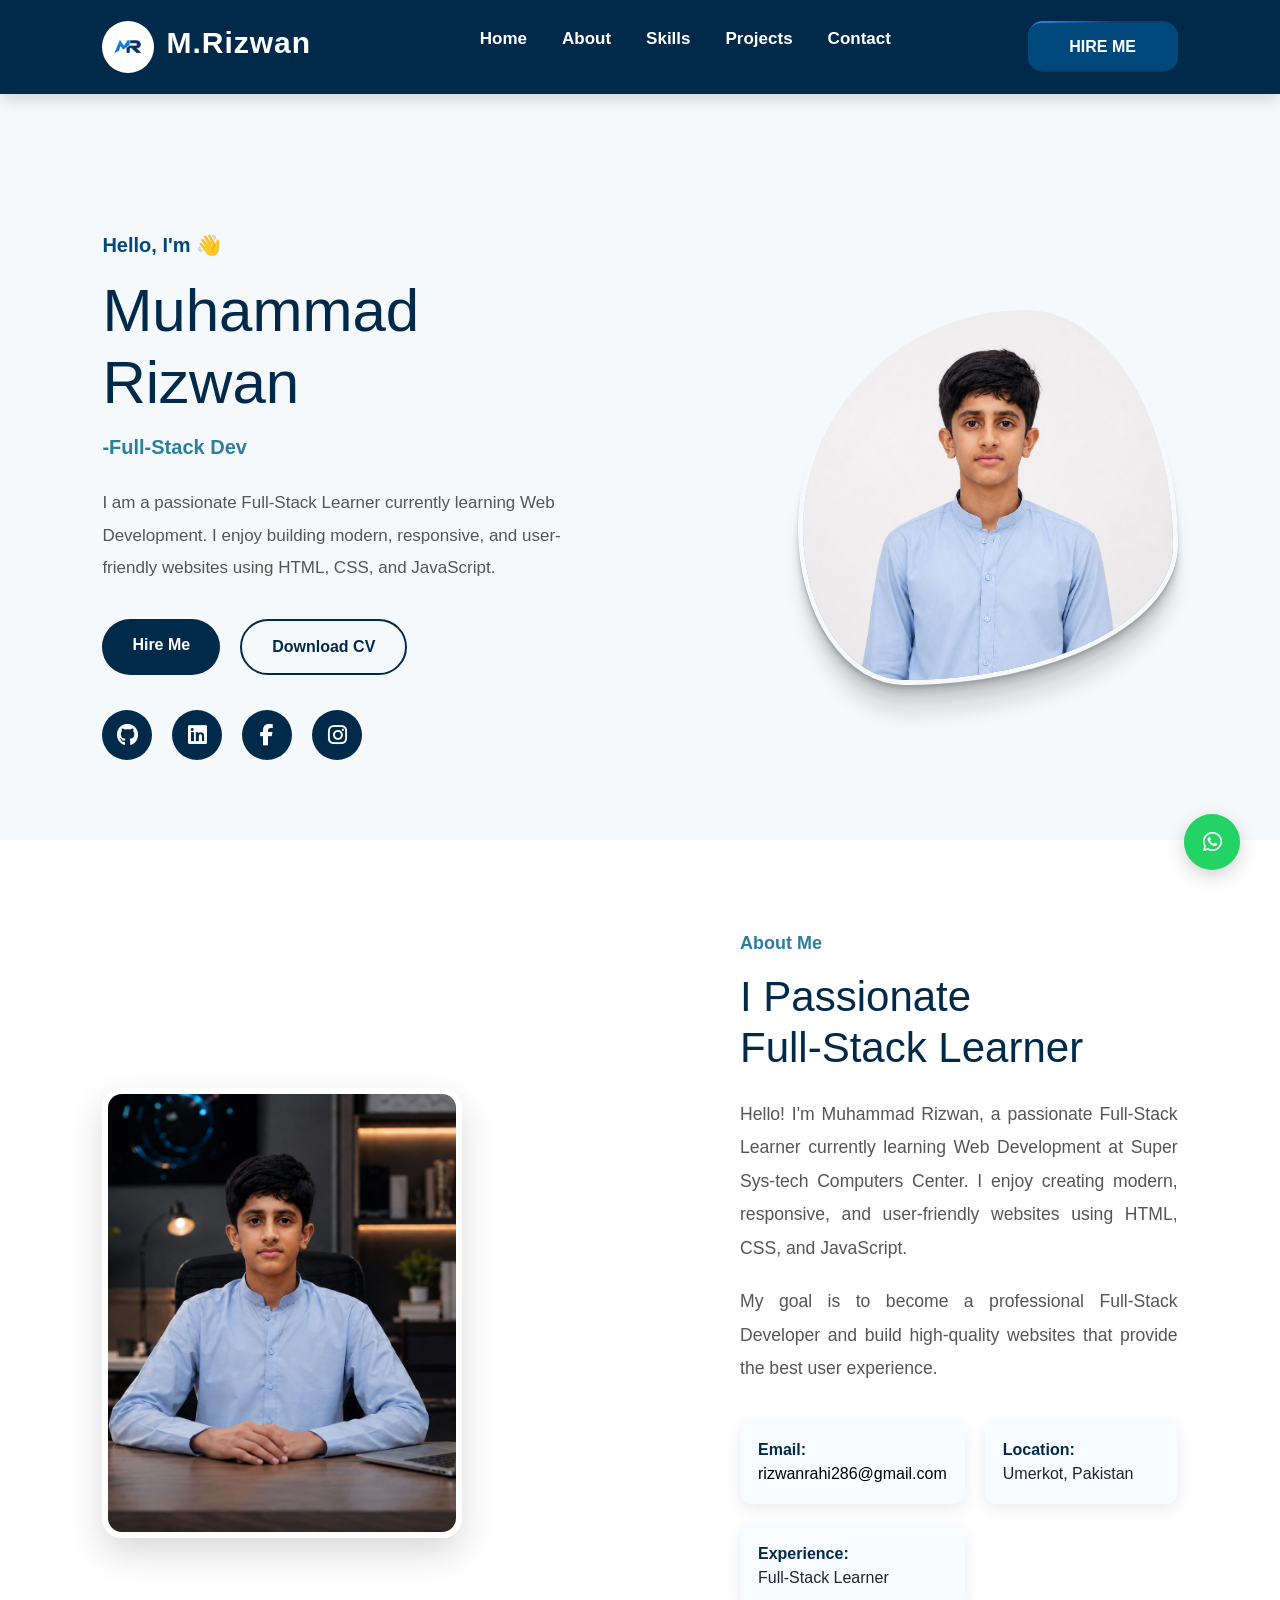
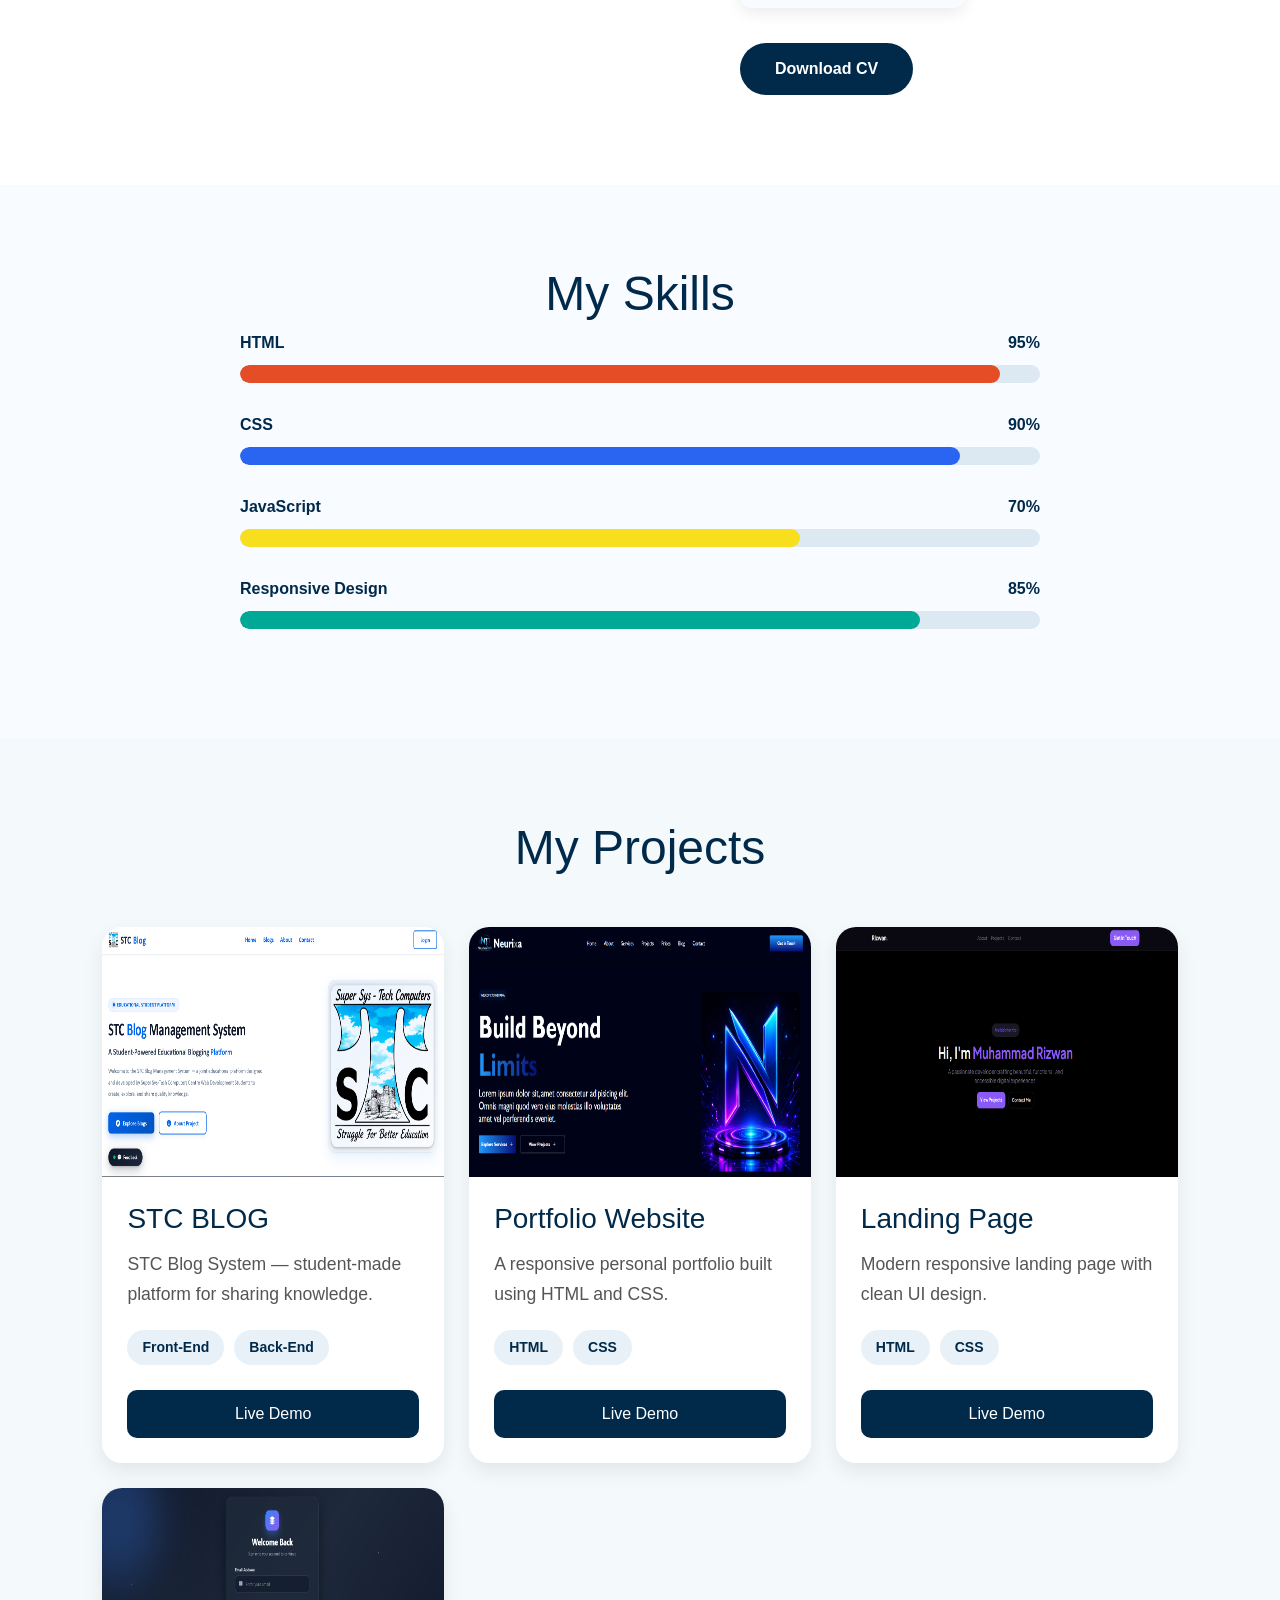
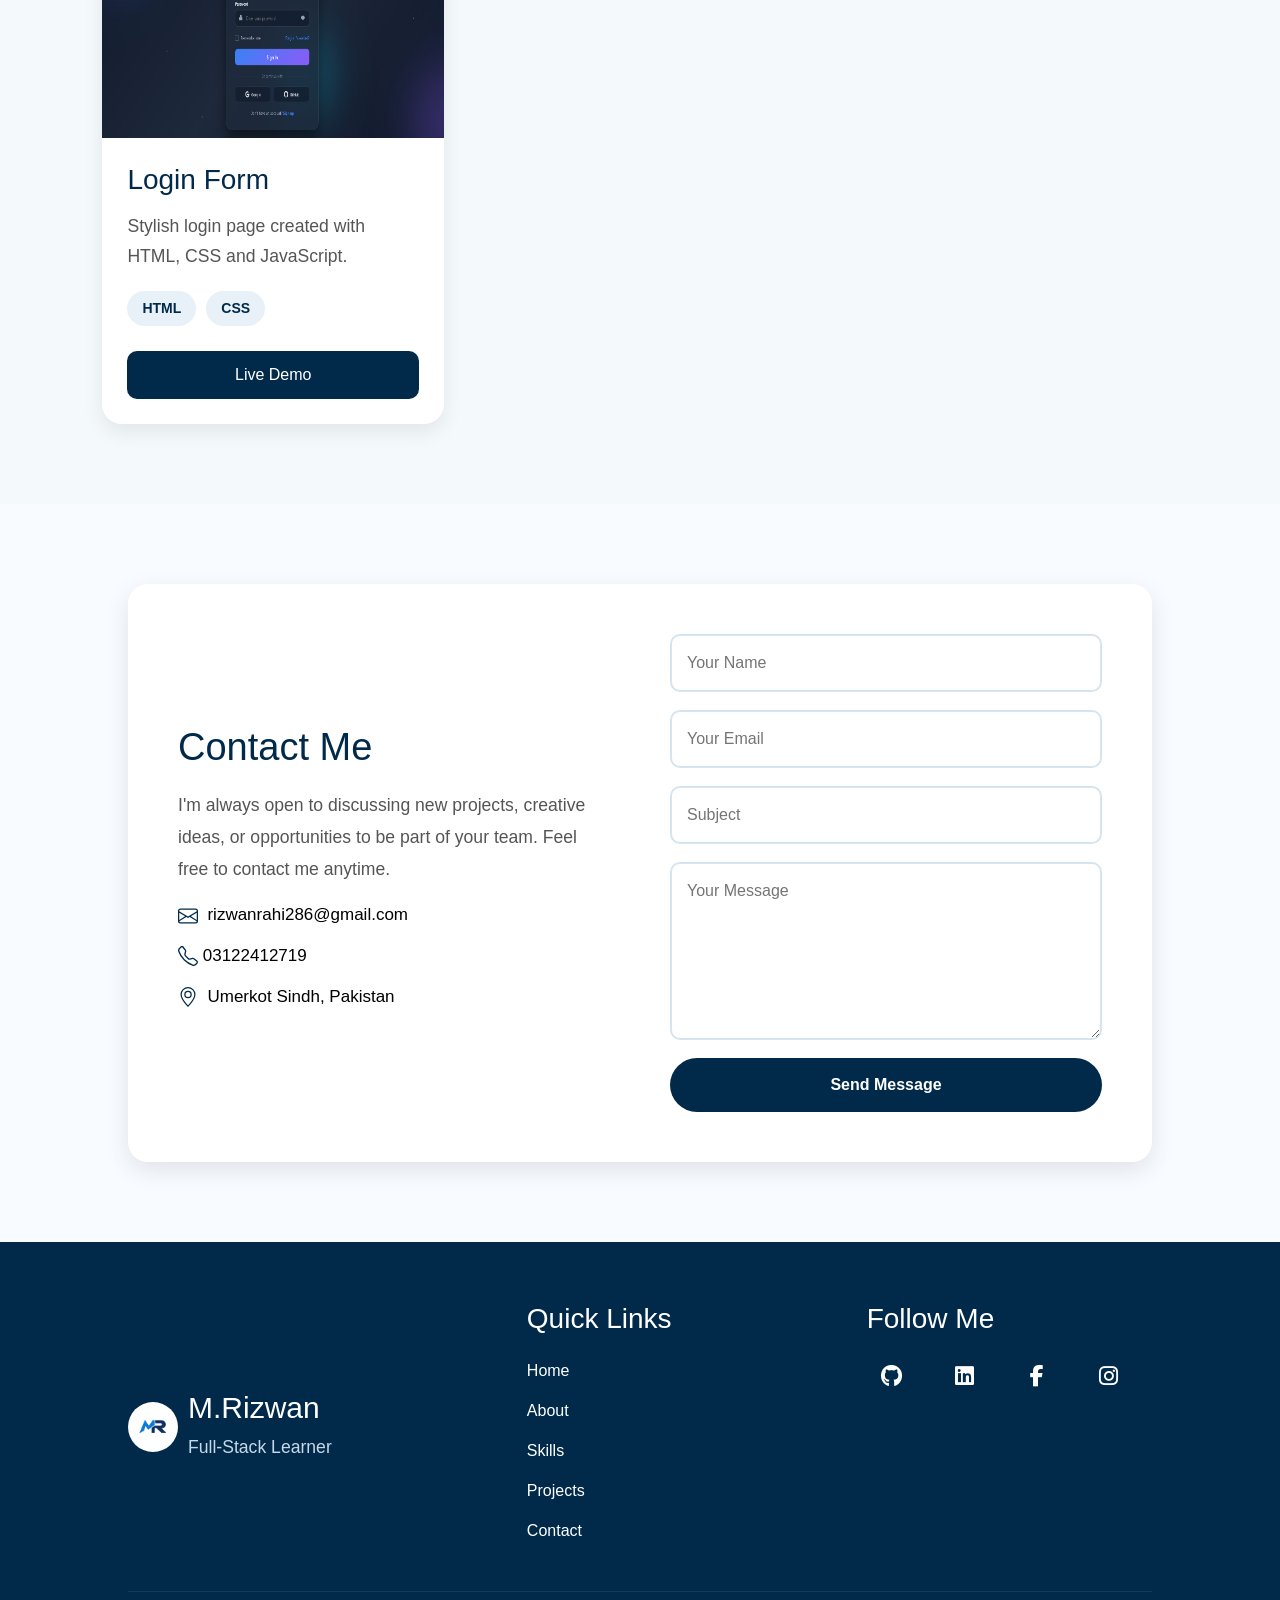
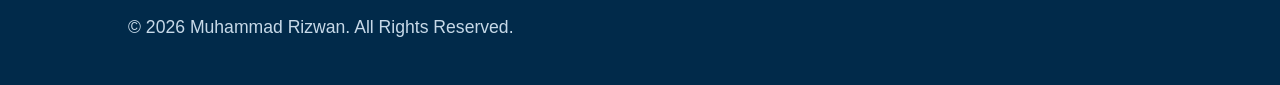
==== commit d8e94f50: "update" ====
--- a/index.html
+++ b/index.html
@@ -111,9 +111,11 @@
 
                     <a href="#" data-tooltip="LinkedIn" aria-label="LinkedIn"><i class="fa-brands fa-linkedin"></i></a>
 
-                    <a href="#" data-tooltip="Facebook" aria-label="Facebook"><i class="fa-brands fa-facebook-f"></i></a>
-
-                    <a href="#" data-tooltip="Instagram" aria-label="Instagram"><i class="fa-brands fa-instagram"></i></a>
+                    <a href="#" data-tooltip="Facebook" aria-label="Facebook"><i
+                            class="fa-brands fa-facebook-f"></i></a>
+
+                    <a href="#" data-tooltip="Instagram" aria-label="Instagram"><i
+                            class="fa-brands fa-instagram"></i></a>
 
                 </div>
             </div>
@@ -255,6 +257,33 @@
             <!-- Project 1 -->
             <div class="project-card">
 
+                <img src="STC.png" alt="">
+
+                <div class="project-content">
+
+                    <h3>STC BLOG</h3>
+
+                    <p>
+                        STC Blog System — student-made platform for sharing knowledge.
+                    </p>
+
+                    <div class="tech">
+                        <span>Front-End</span>
+                        <span>Back-End</span>
+                    </div>
+
+                    <div class="project-buttons">
+                        <a href="https://blogs.stc.edu.pk/" target="_blank">Live Demo</a>
+                        <!-- <a href="#">GitHub</a> -->
+                    </div>
+
+                </div>
+
+            </div>
+
+            <!-- Project 2 -->
+            <div class="project-card">
+
                 <img src="project 1.png" alt="">
 
                 <div class="project-content">
@@ -279,7 +308,7 @@
 
             </div>
 
-            <!-- Project 2 -->
+            <!-- Project 3 -->
             <div class="project-card">
 
                 <img src="project 2.png" alt="">
@@ -306,7 +335,7 @@
 
             </div>
 
-            <!-- Project 3 -->
+            <!-- Project 4 -->
             <div class="project-card">
 
                 <img src="project 3.png" alt="">
--- a/style.css
+++ b/style.css
@@ -1309,9 +1309,9 @@
      font-size: 17px;
  }
 
- .contact-details a{
-    text-decoration: none;
-    color: black;
+ .contact-details a {
+     text-decoration: none;
+     color: black;
  }
 
 
@@ -2135,7 +2135,7 @@
      }
 
      .project-buttons {
-         flex-direction: column;
+         flex-direction: row;
      }
 
      .contact-container {
